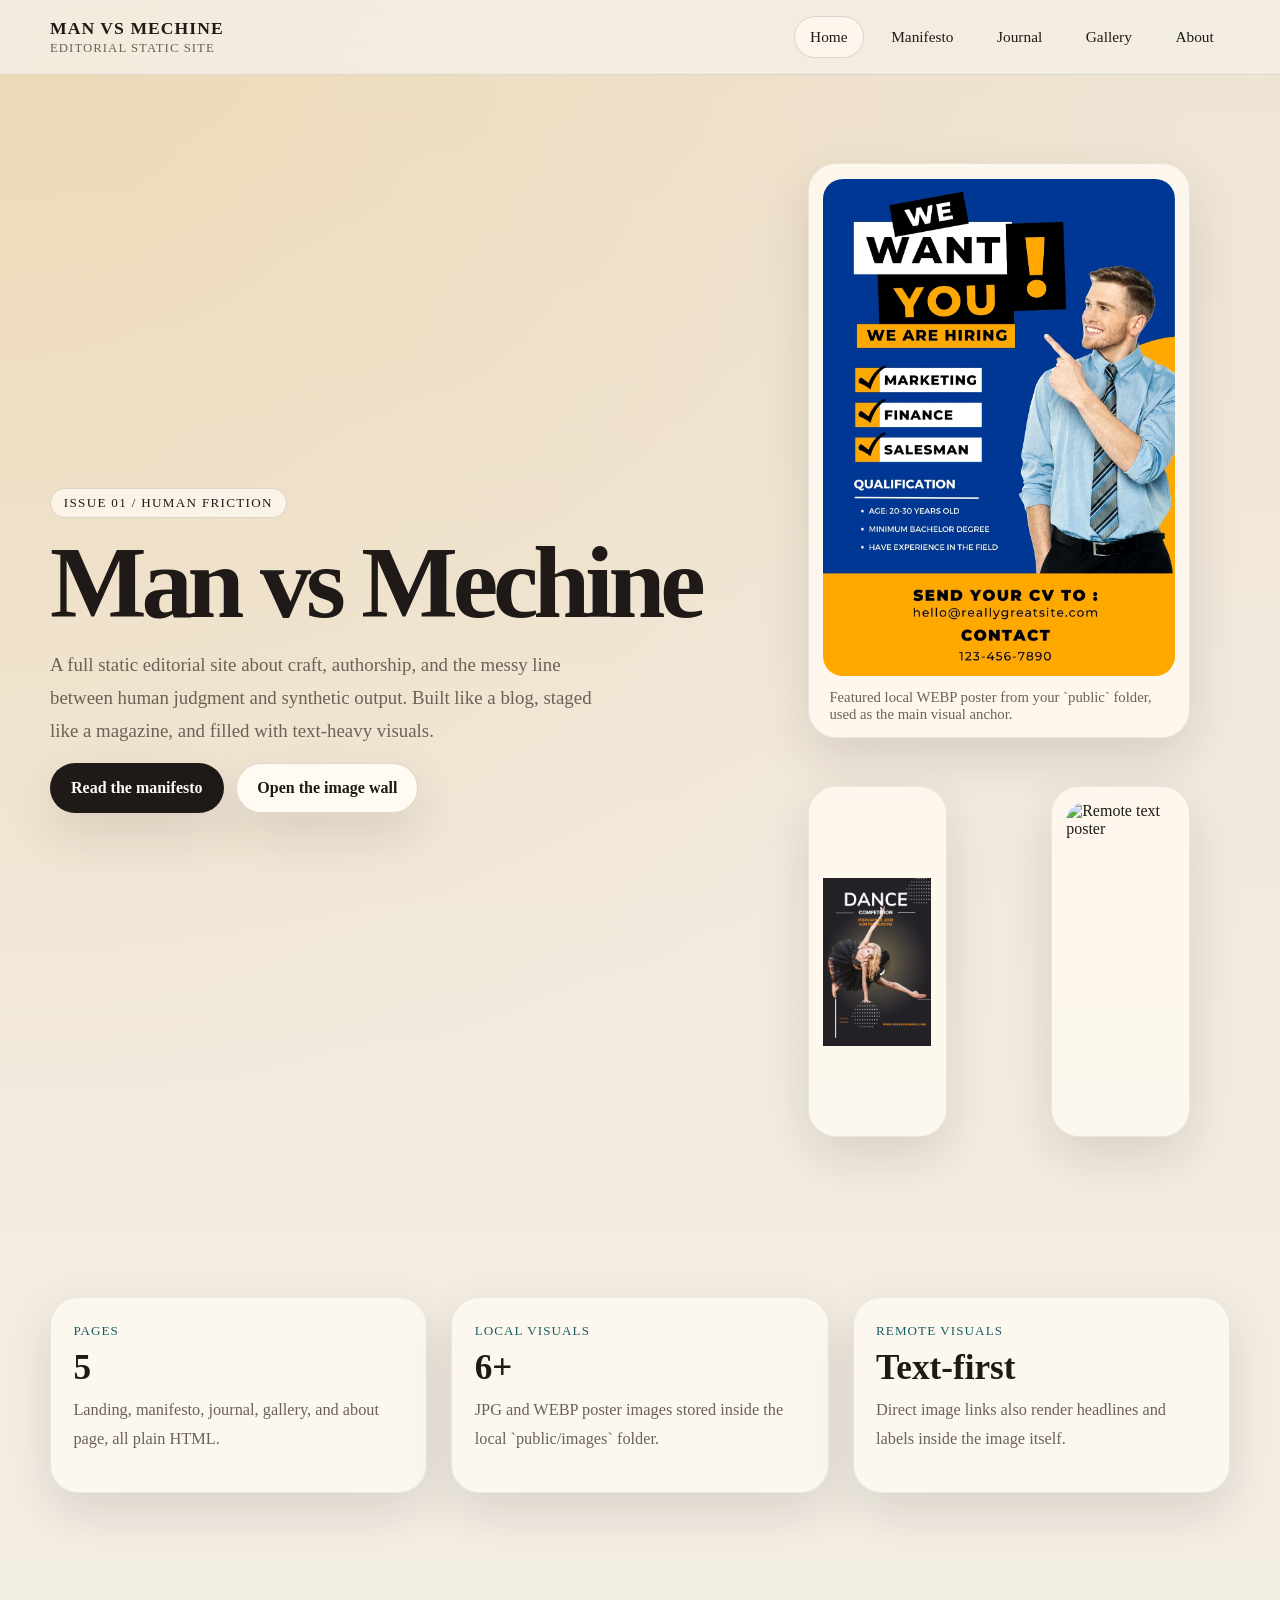
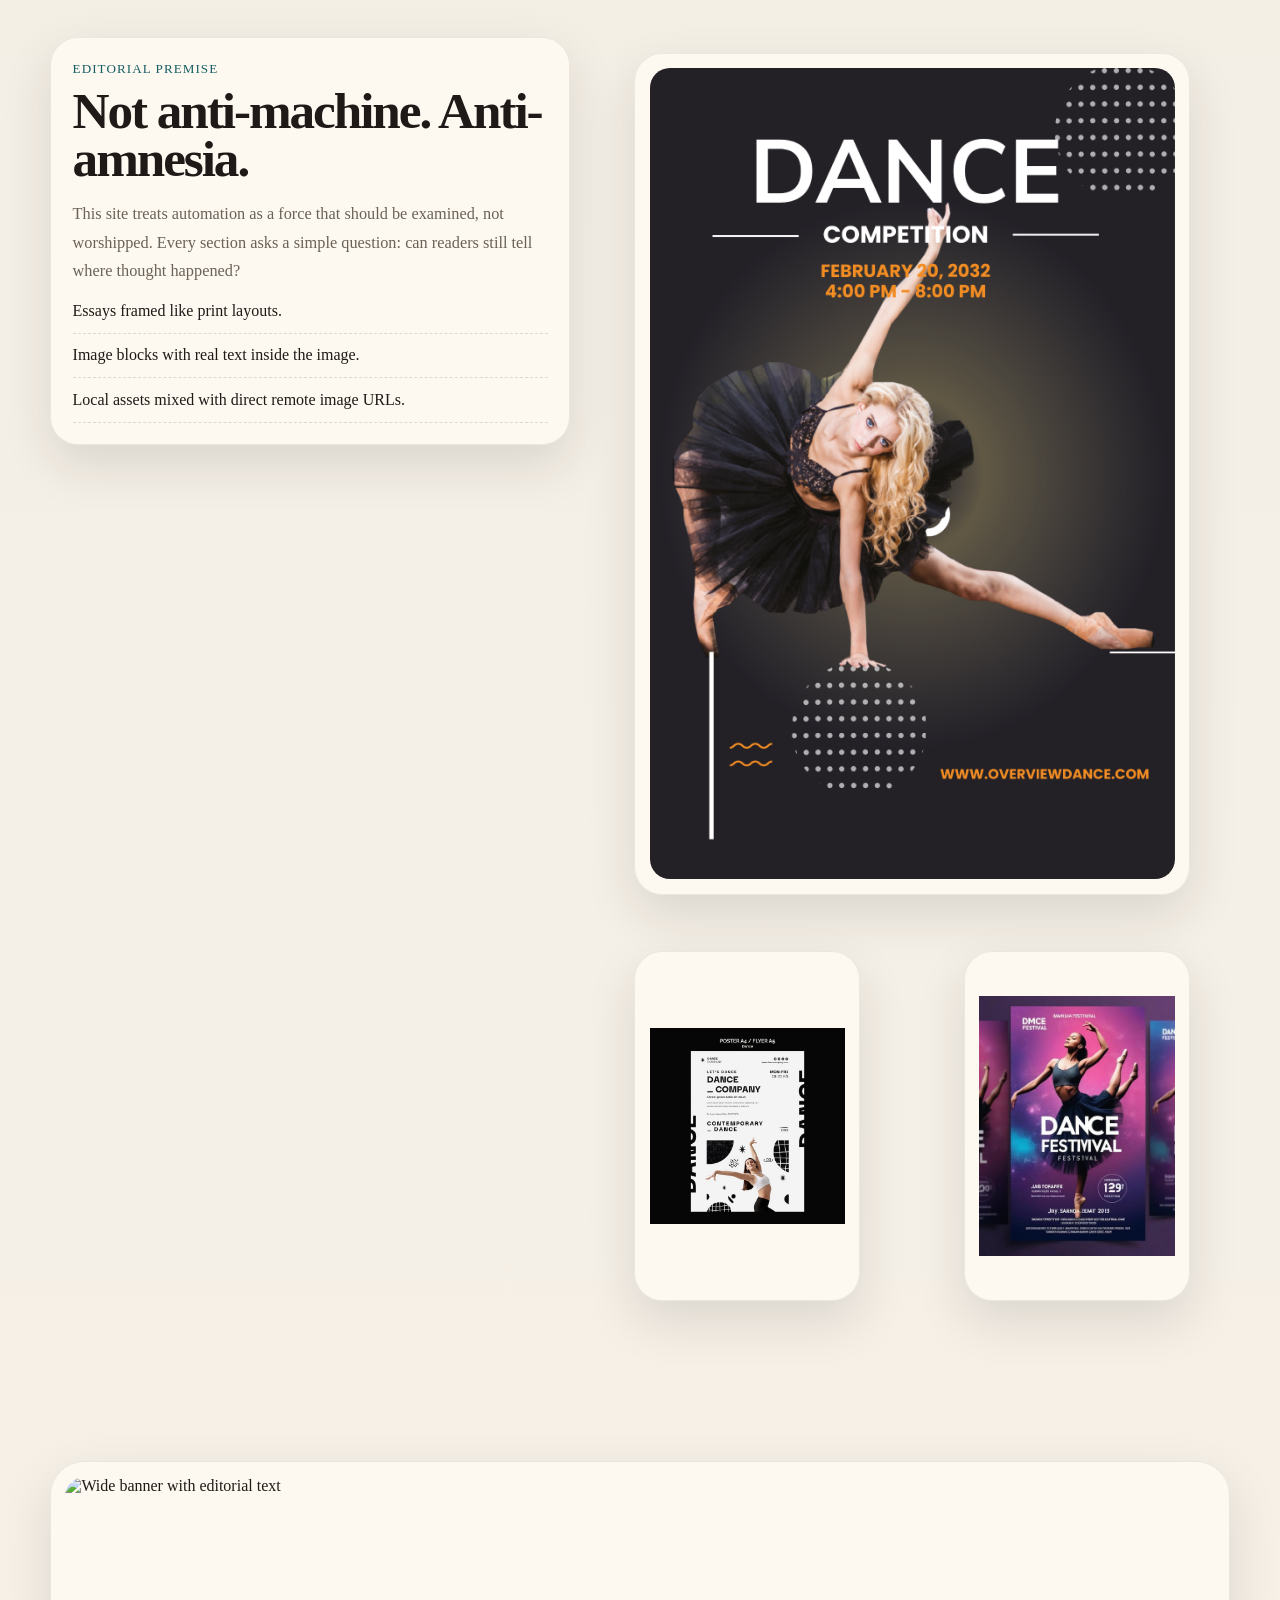
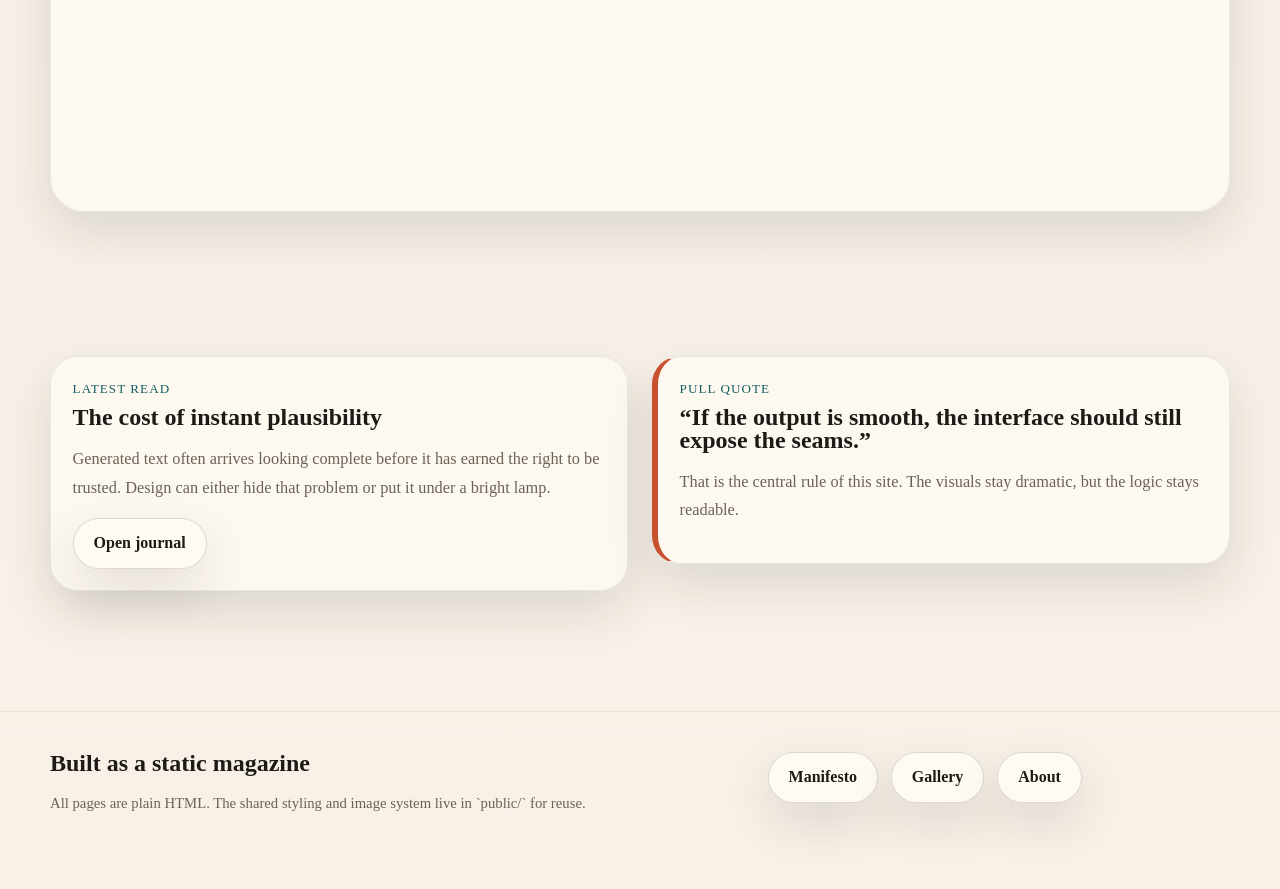
==== index.html @ eaaafec9 "test" ====
<!DOCTYPE html>
<html lang="en">
<head>
  <meta charset="UTF-8" />
  <meta name="viewport" content="width=device-width, initial-scale=1.0" />
  <title>Man vs Mechine</title>
  <meta name="description" content="A multi-page editorial website about the tension between human craft and machine speed." />
  <link rel="stylesheet" href="public/styles.css" />
</head>
<body>
  <div class="site-shell">
    <header class="site-header">
      <div class="nav-wrap">
        <a class="brand" href="index.html">
          <strong>Man vs Mechine</strong>
          <span>Editorial static site</span>
        </a>
        <nav class="nav-links">
          <a data-nav href="index.html">Home</a>
          <a data-nav href="manifesto.html">Manifesto</a>
          <a data-nav href="journal.html">Journal</a>
          <a data-nav href="gallery.html">Gallery</a>
          <a data-nav href="about.html">About</a>
        </nav>
      </div>
    </header>

    <main>
      <section class="hero">
        <div class="container hero-grid">
          <div>
            <span class="eyebrow">Issue 01 / Human Friction</span>
            <h1>Man vs Mechine</h1>
            <p class="lead">A full static editorial site about craft, authorship, and the messy line between human judgment and synthetic output. Built like a blog, staged like a magazine, and filled with text-heavy visuals.</p>
            <div class="cta-row">
              <a class="button primary" href="manifesto.html">Read the manifesto</a>
              <a class="button" href="gallery.html">Open the image wall</a>
            </div>
          </div>
          <div class="hero-stack">
            <figure class="image-frame">
              <img src="public/images/1131w-r-gWZi50xNk.webp" alt="Featured human versus machine poster" />
              <figcaption>Featured local WEBP poster from your `public` folder, used as the main visual anchor.</figcaption>
            </figure>
            <div class="split-grid">
              <figure class="image-frame">
                <img src="public/images/dance-contest-poster-template-edit-online.jpg" alt="Local poster image with large typography" />
              </figure>
              <figure class="image-frame">
                <img class="remote-image" src="https://dummyimage.com/720x540/111827/f8f2e9.png&text=REMOTE+HEADER%0AEditorial+Poster%0AHuman+Judgment+Still+Matters" alt="Remote text poster" />
              </figure>
            </div>
          </div>
        </div>
      </section>

      <section class="section">
        <div class="container stats-grid">
          <div class="metric">
            <span>Pages</span>
            <strong>5</strong>
            <p>Landing, manifesto, journal, gallery, and about page, all plain HTML.</p>
          </div>
          <div class="metric">
            <span>Local visuals</span>
            <strong>6+</strong>
            <p>JPG and WEBP poster images stored inside the local `public/images` folder.</p>
          </div>
          <div class="metric">
            <span>Remote visuals</span>
            <strong>Text-first</strong>
            <p>Direct image links also render headlines and labels inside the image itself.</p>
          </div>
        </div>
      </section>

      <section class="section">
        <div class="container story-grid">
          <div class="card">
            <span>Editorial premise</span>
            <h2>Not anti-machine. Anti-amnesia.</h2>
            <p>This site treats automation as a force that should be examined, not worshipped. Every section asks a simple question: can readers still tell where thought happened?</p>
            <ul class="list-clean">
              <li>Essays framed like print layouts.</li>
              <li>Image blocks with real text inside the image.</li>
              <li>Local assets mixed with direct remote image URLs.</li>
            </ul>
          </div>
          <div class="poster-wall">
            <figure class="image-frame">
              <img src="public/images/dance-contest-poster-template-edit-online.jpg" alt="Poster image with bold text" />
            </figure>
            <figure class="image-frame">
              <img src="public/images/poster.jpg" alt="Local square poster image" />
            </figure>
            <figure class="image-frame">
              <img src="public/images/image.jpg" alt="Local editorial poster image" />
            </figure>
          </div>
        </div>
      </section>

      <section class="section">
        <div class="container">
          <div class="banner image-frame">
            <img class="remote-image" src="https://dummyimage.com/1400x760/efe4d4/1f1a17.png&text=SIGNAL+%2F+NOISE%0ARead+slower.+Question+the+voice." alt="Wide banner with editorial text" />
          </div>
        </div>
      </section>

      <section class="section">
        <div class="container">
          <div class="split-grid">
            <article class="card">
              <span>Latest read</span>
              <h3>The cost of instant plausibility</h3>
              <p>Generated text often arrives looking complete before it has earned the right to be trusted. Design can either hide that problem or put it under a bright lamp.</p>
              <a class="button" href="journal.html">Open journal</a>
            </article>
            <article class="quote-box">
              <span class="mini-label">Pull quote</span>
              <h3>“If the output is smooth, the interface should still expose the seams.”</h3>
              <p>That is the central rule of this site. The visuals stay dramatic, but the logic stays readable.</p>
            </article>
          </div>
        </div>
      </section>
    </main>

    <footer class="footer">
      <div class="container footer-grid">
        <div>
          <h3>Built as a static magazine</h3>
          <p class="footer-note">All pages are plain HTML. The shared styling and image system live in `public/` for reuse.</p>
        </div>
        <div class="chip-row">
          <a class="button" href="manifesto.html">Manifesto</a>
          <a class="button" href="gallery.html">Gallery</a>
          <a class="button" href="about.html">About</a>
        </div>
      </div>
    </footer>
  </div>
  <script src="public/site.js"></script>
</body>
</html>
---- public/styles.css ----
:root {
  --bg: #f4efe6;
  --paper: #fffaf2;
  --ink: #1f1a17;
  --muted: #6b6257;
  --line: #d8cbb9;
  --accent: #c7512f;
  --accent-2: #155e63;
  --accent-3: #e0a229;
  --shadow: 0 20px 50px rgba(31, 26, 23, 0.12);
  --max: 1180px;
}

* {
  box-sizing: border-box;
}

html {
  scroll-behavior: smooth;
}

body {
  margin: 0;
  font-family: Georgia, "Times New Roman", serif;
  color: var(--ink);
  background:
    radial-gradient(circle at top left, rgba(224, 162, 41, 0.18), transparent 28%),
    linear-gradient(180deg, #efe4d4 0%, var(--bg) 42%, #f7f1e8 100%);
}

img {
  display: block;
  width: 100%;
  max-width: 100%;
  border-radius: 20px;
}

a {
  color: inherit;
  text-decoration: none;
}

.site-shell {
  min-height: 100vh;
}

.site-header {
  position: sticky;
  top: 0;
  z-index: 30;
  backdrop-filter: blur(16px);
  background: rgba(244, 239, 230, 0.82);
  border-bottom: 1px solid rgba(31, 26, 23, 0.1);
}

.nav-wrap,
.container {
  width: min(calc(100% - 2rem), var(--max));
  margin: 0 auto;
}

.nav-wrap {
  display: flex;
  align-items: center;
  justify-content: space-between;
  gap: 1.5rem;
  padding: 1rem 0;
}

.brand {
  display: grid;
  gap: 0.15rem;
}

.brand strong {
  font-size: 1.1rem;
  letter-spacing: 0.06em;
  text-transform: uppercase;
}

.brand span {
  font-size: 0.8rem;
  color: var(--muted);
  letter-spacing: 0.08em;
  text-transform: uppercase;
}

.nav-links {
  display: flex;
  flex-wrap: wrap;
  gap: 0.7rem;
}

.nav-links a {
  padding: 0.7rem 0.95rem;
  border: 1px solid transparent;
  border-radius: 999px;
  transition: 0.2s ease;
  font-size: 0.96rem;
}

.nav-links a:hover,
.nav-links a.active {
  border-color: rgba(31, 26, 23, 0.15);
  background: rgba(255, 250, 242, 0.7);
}

.hero,
.section {
  padding: 4.5rem 0;
}

.hero-grid,
.split-grid,
.story-grid,
.gallery-grid,
.blog-grid,
.stats-grid,
.poster-wall,
.footer-grid {
  display: grid;
  gap: 1.5rem;
}

.hero-grid {
  grid-template-columns: 1.2fr 0.8fr;
  align-items: center;
}

.eyebrow {
  display: inline-block;
  margin-bottom: 1rem;
  padding: 0.4rem 0.8rem;
  border: 1px solid rgba(31, 26, 23, 0.14);
  border-radius: 999px;
  font-size: 0.82rem;
  letter-spacing: 0.1em;
  text-transform: uppercase;
  background: rgba(255, 250, 242, 0.75);
}

h1,
h2,
h3 {
  margin: 0 0 1rem;
  line-height: 0.95;
  font-weight: 600;
}

h1 {
  font-size: clamp(3.4rem, 8vw, 6.6rem);
  letter-spacing: -0.05em;
}

h2 {
  font-size: clamp(2rem, 4vw, 3.4rem);
  letter-spacing: -0.04em;
}

h3 {
  font-size: 1.5rem;
}

p {
  margin: 0 0 1rem;
  color: var(--muted);
  line-height: 1.75;
  font-size: 1.02rem;
}

.lead {
  font-size: 1.18rem;
  max-width: 60ch;
}

.cta-row,
.chip-row {
  display: flex;
  flex-wrap: wrap;
  gap: 0.8rem;
}

.button {
  display: inline-flex;
  align-items: center;
  justify-content: center;
  padding: 0.95rem 1.25rem;
  border-radius: 999px;
  border: 1px solid rgba(31, 26, 23, 0.15);
  background: var(--paper);
  box-shadow: var(--shadow);
  font-weight: 600;
}

.button.primary {
  background: var(--ink);
  color: var(--paper);
}

.hero-card,
.card,
.quote-box,
.metric,
.note,
.image-frame {
  background: rgba(255, 250, 242, 0.82);
  border: 1px solid rgba(31, 26, 23, 0.08);
  border-radius: 28px;
  box-shadow: var(--shadow);
}

.hero-card,
.card,
.quote-box,
.note {
  padding: 1.35rem;
}

.hero-stack {
  display: grid;
  gap: 1rem;
}

.image-frame {
  padding: 0.9rem;
  height: fit-content;
  align-self: start;
}

.image-frame:not(.banner) img {
  min-height: 320px;
  object-fit: contain;
}

.image-frame figcaption {
  padding: 0.8rem 0.4rem 0;
  color: var(--muted);
  font-size: 0.92rem;
}

.split-grid {
  grid-template-columns: repeat(2, minmax(0, 1fr));
  align-items: start;
}

.story-grid {
  grid-template-columns: 0.9fr 1.1fr;
  align-items: start;
}

.blog-grid,
.stats-grid {
  grid-template-columns: repeat(3, minmax(0, 1fr));
}

.gallery-grid,
.poster-wall {
  grid-template-columns: repeat(2, minmax(0, 1fr));
}

.poster-wall .image-frame:first-child {
  grid-column: 1 / -1;
}

.poster-wall .image-frame:first-child img {
  min-height: 480px;
}

.card span,
.metric span,
.mini-label {
  display: inline-block;
  margin-bottom: 0.6rem;
  color: var(--accent-2);
  font-size: 0.82rem;
  letter-spacing: 0.08em;
  text-transform: uppercase;
}

.metric {
  padding: 1.4rem;
}

.metric strong {
  display: block;
  font-size: 2.2rem;
  margin-bottom: 0.5rem;
}

.list-clean {
  padding: 0;
  margin: 1rem 0 0;
  list-style: none;
  display: grid;
  gap: 0.8rem;
}

.list-clean li {
  padding-bottom: 0.8rem;
  border-bottom: 1px dashed rgba(31, 26, 23, 0.14);
}

.quote-box {
  border-left: 6px solid var(--accent);
}

.banner {
  overflow: hidden;
  border-radius: 34px;
}

.banner img {
  width: 100%;
  min-height: 320px;
  object-fit: contain;
}

.page-intro {
  padding: 3.5rem 0 1rem;
}

.timeline {
  position: relative;
  padding-left: 1.3rem;
}

.timeline::before {
  content: "";
  position: absolute;
  left: 0.35rem;
  top: 0.25rem;
  bottom: 0.25rem;
  width: 2px;
  background: rgba(31, 26, 23, 0.18);
}

.timeline article {
  position: relative;
  padding: 0 0 1.4rem 1.5rem;
}

.timeline article::before {
  content: "";
  position: absolute;
  left: -0.08rem;
  top: 0.35rem;
  width: 0.8rem;
  height: 0.8rem;
  border-radius: 999px;
  background: var(--accent);
}

.footer {
  margin-top: 3rem;
  padding: 2.5rem 0 3.5rem;
  border-top: 1px solid rgba(31, 26, 23, 0.08);
}

.footer-grid {
  grid-template-columns: 1.2fr 0.8fr;
  align-items: start;
}

.footer-note {
  color: var(--muted);
  font-size: 0.92rem;
}

.remote-image {
  width: 100%;
  min-height: 220px;
  object-fit: contain;
}

.center {
  text-align: center;
}

@media (max-width: 980px) {
  .hero-grid,
  .split-grid,
  .story-grid,
  .blog-grid,
  .gallery-grid,
  .stats-grid,
  .poster-wall,
  .footer-grid {
    grid-template-columns: 1fr;
  }

  .nav-wrap {
    align-items: start;
    flex-direction: column;
  }

  h1 {
    font-size: clamp(2.8rem, 12vw, 4.6rem);
  }
}
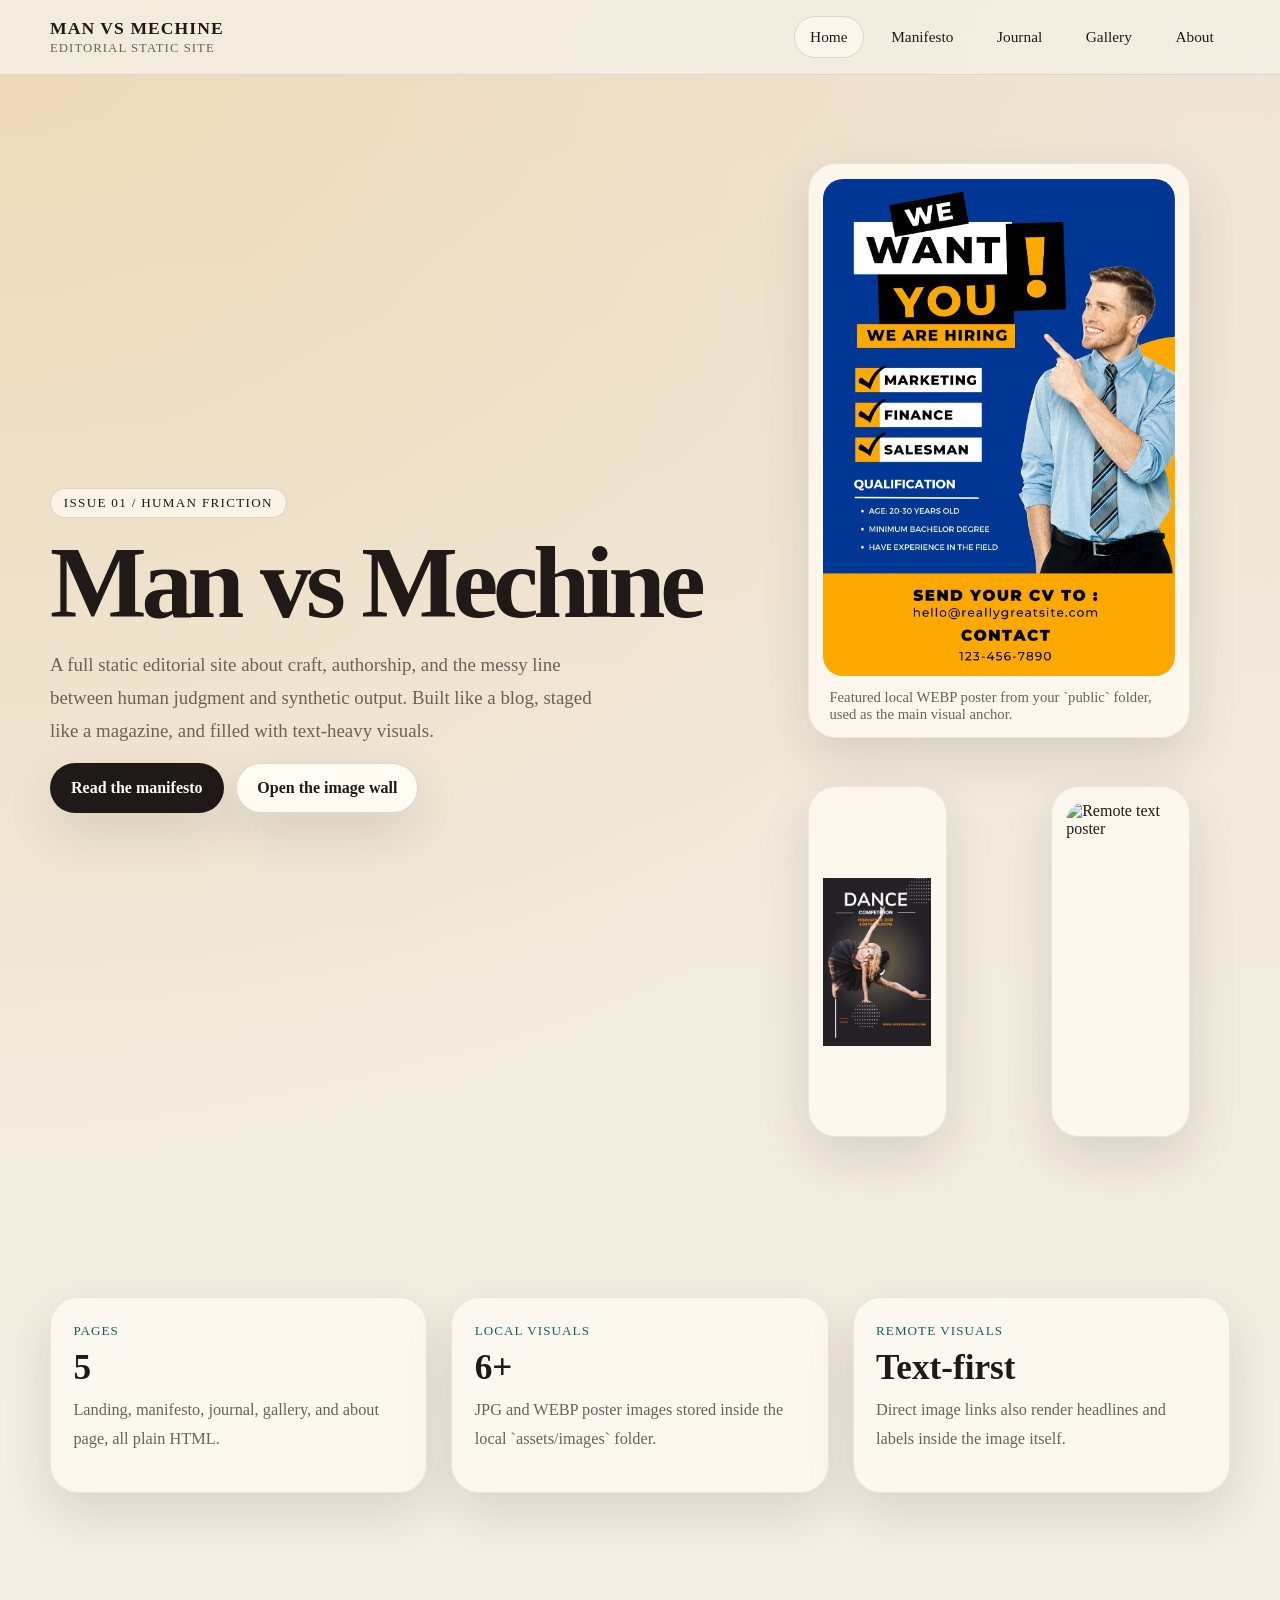
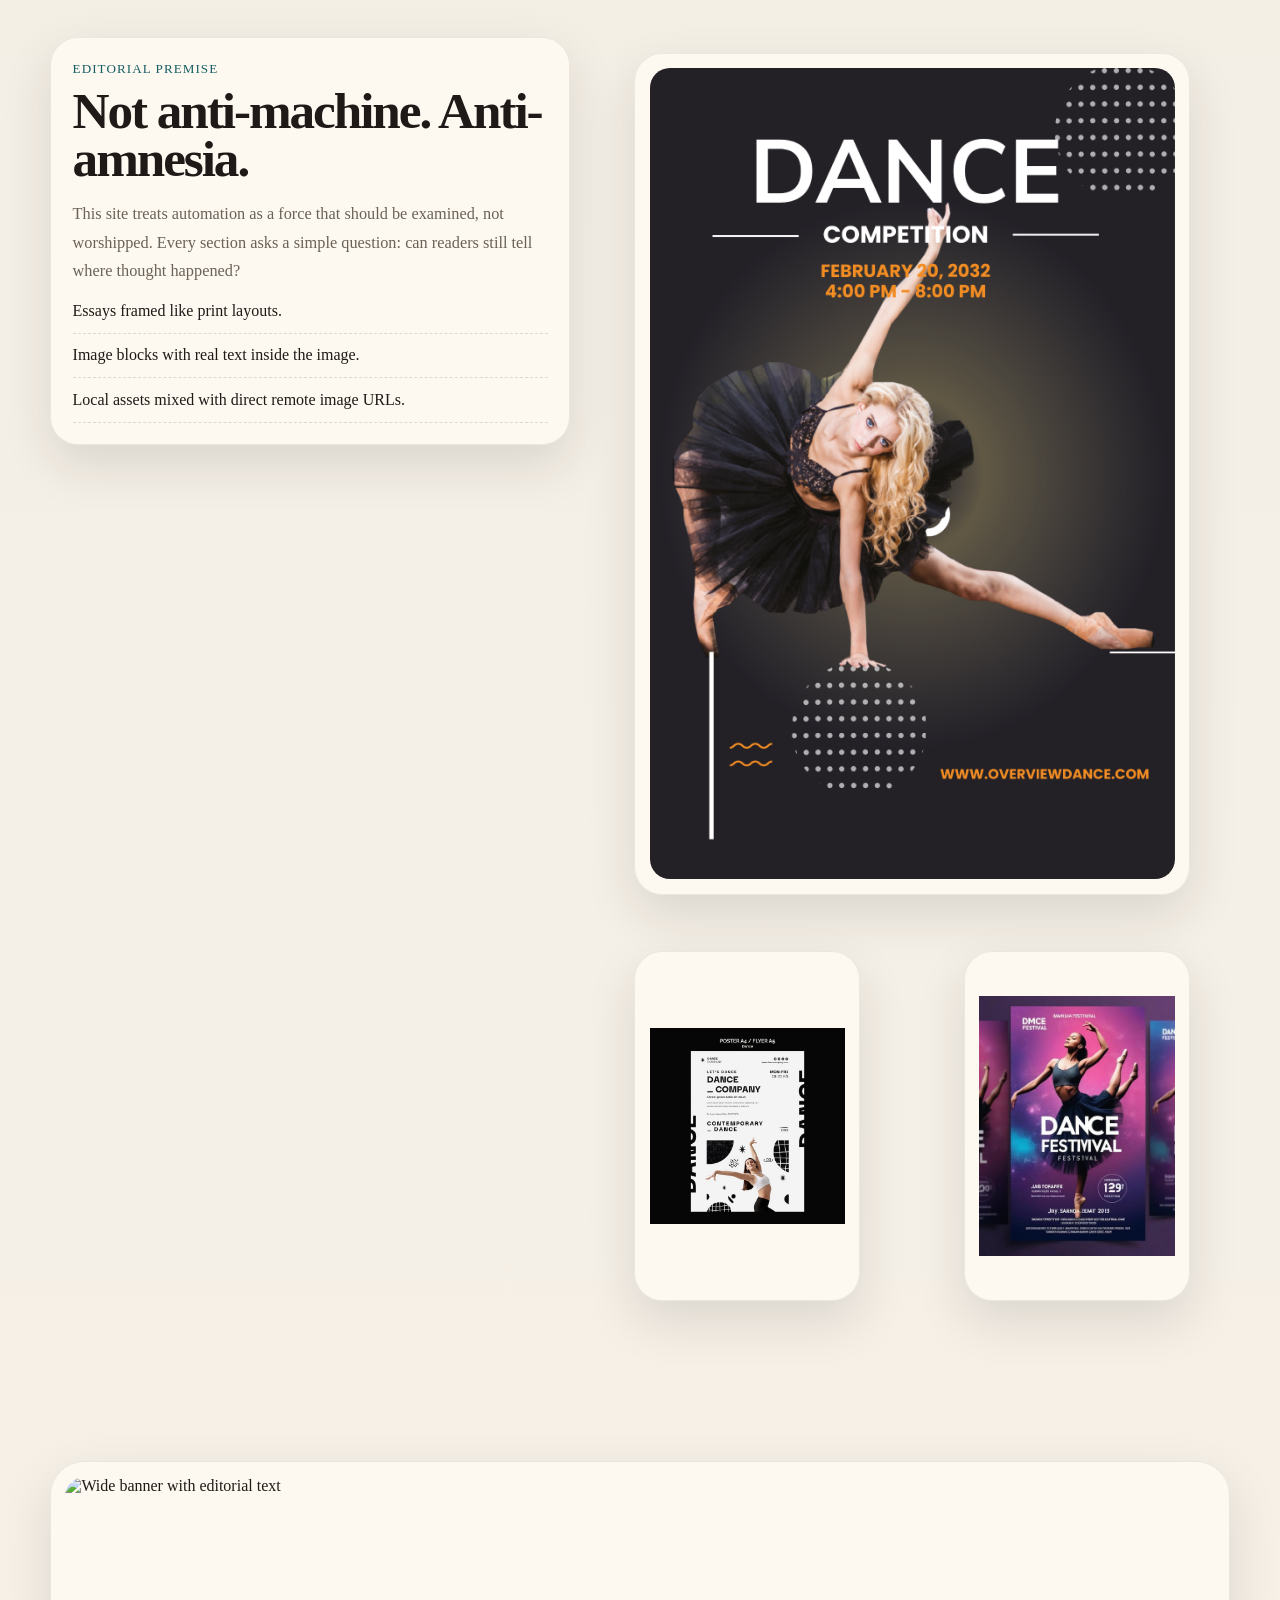
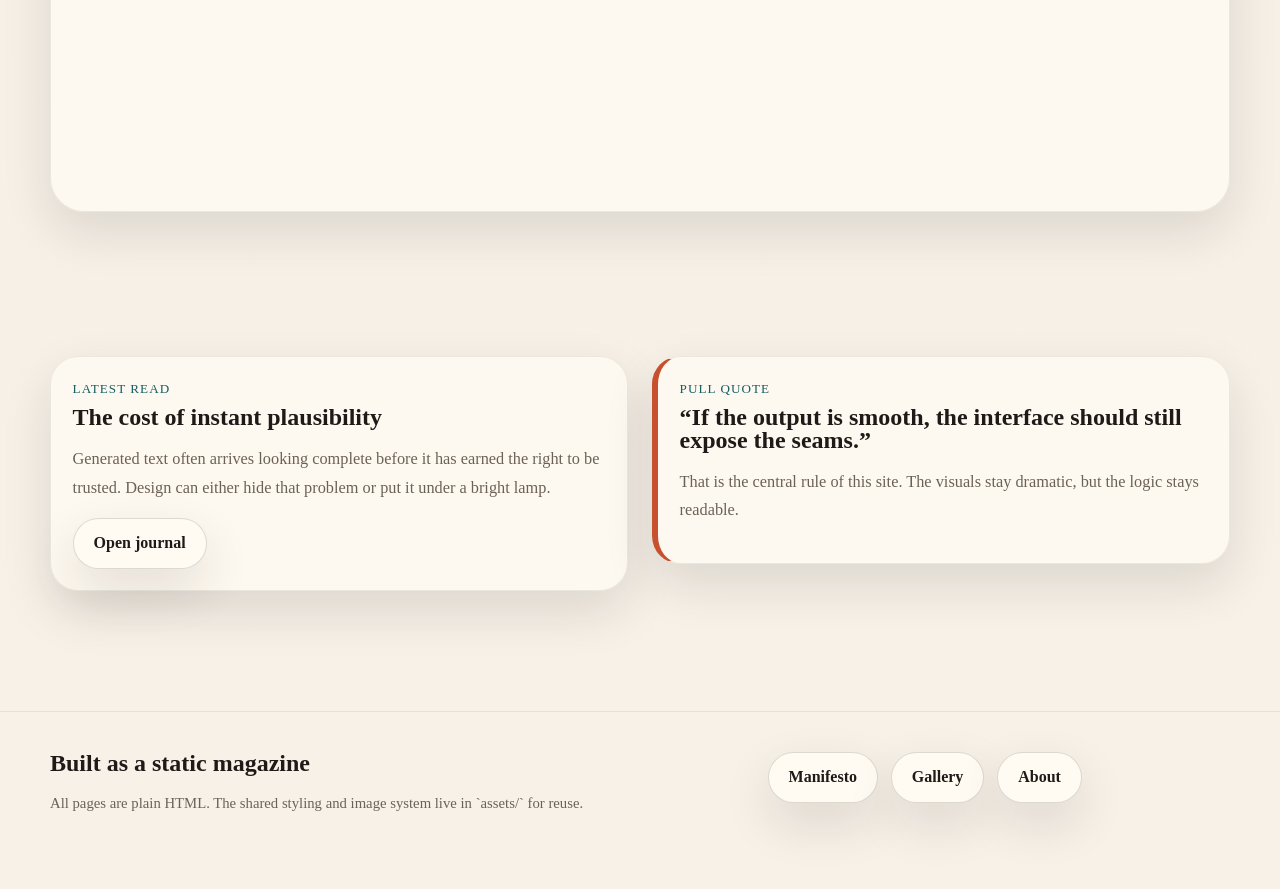
==== commit 8dfea87e: "Update asset paths and add new images for website styling and functionality" ====
--- a/index.html
+++ b/index.html
@@ -5,7 +5,7 @@
   <meta name="viewport" content="width=device-width, initial-scale=1.0" />
   <title>Man vs Mechine</title>
   <meta name="description" content="A multi-page editorial website about the tension between human craft and machine speed." />
-  <link rel="stylesheet" href="public/styles.css" />
+  <link rel="stylesheet" href="assets/styles.css" />
 </head>
 <body>
   <div class="site-shell">
@@ -39,12 +39,12 @@
           </div>
           <div class="hero-stack">
             <figure class="image-frame">
-              <img src="public/images/1131w-r-gWZi50xNk.webp" alt="Featured human versus machine poster" />
+              <img src="assets/images/1131w-r-gWZi50xNk.webp" alt="Featured human versus machine poster" />
               <figcaption>Featured local WEBP poster from your `public` folder, used as the main visual anchor.</figcaption>
             </figure>
             <div class="split-grid">
               <figure class="image-frame">
-                <img src="public/images/dance-contest-poster-template-edit-online.jpg" alt="Local poster image with large typography" />
+                <img src="assets/images/dance-contest-poster-template-edit-online.jpg" alt="Local poster image with large typography" />
               </figure>
               <figure class="image-frame">
                 <img class="remote-image" src="https://dummyimage.com/720x540/111827/f8f2e9.png&text=REMOTE+HEADER%0AEditorial+Poster%0AHuman+Judgment+Still+Matters" alt="Remote text poster" />
@@ -64,7 +64,7 @@
           <div class="metric">
             <span>Local visuals</span>
             <strong>6+</strong>
-            <p>JPG and WEBP poster images stored inside the local `public/images` folder.</p>
+            <p>JPG and WEBP poster images stored inside the local `assets/images` folder.</p>
           </div>
           <div class="metric">
             <span>Remote visuals</span>
@@ -88,13 +88,13 @@
           </div>
           <div class="poster-wall">
             <figure class="image-frame">
-              <img src="public/images/dance-contest-poster-template-edit-online.jpg" alt="Poster image with bold text" />
+              <img src="assets/images/dance-contest-poster-template-edit-online.jpg" alt="Poster image with bold text" />
             </figure>
             <figure class="image-frame">
-              <img src="public/images/poster.jpg" alt="Local square poster image" />
+              <img src="assets/images/poster.jpg" alt="Local square poster image" />
             </figure>
             <figure class="image-frame">
-              <img src="public/images/image.jpg" alt="Local editorial poster image" />
+              <img src="assets/images/image.jpg" alt="Local editorial poster image" />
             </figure>
           </div>
         </div>
@@ -131,7 +131,7 @@
       <div class="container footer-grid">
         <div>
           <h3>Built as a static magazine</h3>
-          <p class="footer-note">All pages are plain HTML. The shared styling and image system live in `public/` for reuse.</p>
+          <p class="footer-note">All pages are plain HTML. The shared styling and image system live in `assets/` for reuse.</p>
         </div>
         <div class="chip-row">
           <a class="button" href="manifesto.html">Manifesto</a>
@@ -141,6 +141,6 @@
       </div>
     </footer>
   </div>
-  <script src="public/site.js"></script>
+  <script src="assets/site.js"></script>
 </body>
 </html>
--- a/assets/styles.css
+++ b/assets/styles.css
@@ -0,0 +1,399 @@
+:root {
+  --bg: #f4efe6;
+  --paper: #fffaf2;
+  --ink: #1f1a17;
+  --muted: #6b6257;
+  --line: #d8cbb9;
+  --accent: #c7512f;
+  --accent-2: #155e63;
+  --accent-3: #e0a229;
+  --shadow: 0 20px 50px rgba(31, 26, 23, 0.12);
+  --max: 1180px;
+}
+
+* {
+  box-sizing: border-box;
+}
+
+html {
+  scroll-behavior: smooth;
+}
+
+body {
+  margin: 0;
+  font-family: Georgia, "Times New Roman", serif;
+  color: var(--ink);
+  background:
+    radial-gradient(circle at top left, rgba(224, 162, 41, 0.18), transparent 28%),
+    linear-gradient(180deg, #efe4d4 0%, var(--bg) 42%, #f7f1e8 100%);
+}
+
+img {
+  display: block;
+  width: 100%;
+  max-width: 100%;
+  border-radius: 20px;
+}
+
+a {
+  color: inherit;
+  text-decoration: none;
+}
+
+.site-shell {
+  min-height: 100vh;
+}
+
+.site-header {
+  position: sticky;
+  top: 0;
+  z-index: 30;
+  backdrop-filter: blur(16px);
+  background: rgba(244, 239, 230, 0.82);
+  border-bottom: 1px solid rgba(31, 26, 23, 0.1);
+}
+
+.nav-wrap,
+.container {
+  width: min(calc(100% - 2rem), var(--max));
+  margin: 0 auto;
+}
+
+.nav-wrap {
+  display: flex;
+  align-items: center;
+  justify-content: space-between;
+  gap: 1.5rem;
+  padding: 1rem 0;
+}
+
+.brand {
+  display: grid;
+  gap: 0.15rem;
+}
+
+.brand strong {
+  font-size: 1.1rem;
+  letter-spacing: 0.06em;
+  text-transform: uppercase;
+}
+
+.brand span {
+  font-size: 0.8rem;
+  color: var(--muted);
+  letter-spacing: 0.08em;
+  text-transform: uppercase;
+}
+
+.nav-links {
+  display: flex;
+  flex-wrap: wrap;
+  gap: 0.7rem;
+}
+
+.nav-links a {
+  padding: 0.7rem 0.95rem;
+  border: 1px solid transparent;
+  border-radius: 999px;
+  transition: 0.2s ease;
+  font-size: 0.96rem;
+}
+
+.nav-links a:hover,
+.nav-links a.active {
+  border-color: rgba(31, 26, 23, 0.15);
+  background: rgba(255, 250, 242, 0.7);
+}
+
+.hero,
+.section {
+  padding: 4.5rem 0;
+}
+
+.hero-grid,
+.split-grid,
+.story-grid,
+.gallery-grid,
+.blog-grid,
+.stats-grid,
+.poster-wall,
+.footer-grid {
+  display: grid;
+  gap: 1.5rem;
+}
+
+.hero-grid {
+  grid-template-columns: 1.2fr 0.8fr;
+  align-items: center;
+}
+
+.eyebrow {
+  display: inline-block;
+  margin-bottom: 1rem;
+  padding: 0.4rem 0.8rem;
+  border: 1px solid rgba(31, 26, 23, 0.14);
+  border-radius: 999px;
+  font-size: 0.82rem;
+  letter-spacing: 0.1em;
+  text-transform: uppercase;
+  background: rgba(255, 250, 242, 0.75);
+}
+
+h1,
+h2,
+h3 {
+  margin: 0 0 1rem;
+  line-height: 0.95;
+  font-weight: 600;
+}
+
+h1 {
+  font-size: clamp(3.4rem, 8vw, 6.6rem);
+  letter-spacing: -0.05em;
+}
+
+h2 {
+  font-size: clamp(2rem, 4vw, 3.4rem);
+  letter-spacing: -0.04em;
+}
+
+h3 {
+  font-size: 1.5rem;
+}
+
+p {
+  margin: 0 0 1rem;
+  color: var(--muted);
+  line-height: 1.75;
+  font-size: 1.02rem;
+}
+
+.lead {
+  font-size: 1.18rem;
+  max-width: 60ch;
+}
+
+.cta-row,
+.chip-row {
+  display: flex;
+  flex-wrap: wrap;
+  gap: 0.8rem;
+}
+
+.button {
+  display: inline-flex;
+  align-items: center;
+  justify-content: center;
+  padding: 0.95rem 1.25rem;
+  border-radius: 999px;
+  border: 1px solid rgba(31, 26, 23, 0.15);
+  background: var(--paper);
+  box-shadow: var(--shadow);
+  font-weight: 600;
+}
+
+.button.primary {
+  background: var(--ink);
+  color: var(--paper);
+}
+
+.hero-card,
+.card,
+.quote-box,
+.metric,
+.note,
+.image-frame {
+  background: rgba(255, 250, 242, 0.82);
+  border: 1px solid rgba(31, 26, 23, 0.08);
+  border-radius: 28px;
+  box-shadow: var(--shadow);
+}
+
+.hero-card,
+.card,
+.quote-box,
+.note {
+  padding: 1.35rem;
+}
+
+.hero-stack {
+  display: grid;
+  gap: 1rem;
+}
+
+.image-frame {
+  padding: 0.9rem;
+  height: fit-content;
+  align-self: start;
+}
+
+.image-frame:not(.banner) img {
+  min-height: 320px;
+  object-fit: contain;
+}
+
+.image-frame figcaption {
+  padding: 0.8rem 0.4rem 0;
+  color: var(--muted);
+  font-size: 0.92rem;
+}
+
+.split-grid {
+  grid-template-columns: repeat(2, minmax(0, 1fr));
+  align-items: start;
+}
+
+.story-grid {
+  grid-template-columns: 0.9fr 1.1fr;
+  align-items: start;
+}
+
+.blog-grid,
+.stats-grid {
+  grid-template-columns: repeat(3, minmax(0, 1fr));
+}
+
+.gallery-grid,
+.poster-wall {
+  grid-template-columns: repeat(2, minmax(0, 1fr));
+}
+
+.poster-wall .image-frame:first-child {
+  grid-column: 1 / -1;
+}
+
+.poster-wall .image-frame:first-child img {
+  min-height: 480px;
+}
+
+.card span,
+.metric span,
+.mini-label {
+  display: inline-block;
+  margin-bottom: 0.6rem;
+  color: var(--accent-2);
+  font-size: 0.82rem;
+  letter-spacing: 0.08em;
+  text-transform: uppercase;
+}
+
+.metric {
+  padding: 1.4rem;
+}
+
+.metric strong {
+  display: block;
+  font-size: 2.2rem;
+  margin-bottom: 0.5rem;
+}
+
+.list-clean {
+  padding: 0;
+  margin: 1rem 0 0;
+  list-style: none;
+  display: grid;
+  gap: 0.8rem;
+}
+
+.list-clean li {
+  padding-bottom: 0.8rem;
+  border-bottom: 1px dashed rgba(31, 26, 23, 0.14);
+}
+
+.quote-box {
+  border-left: 6px solid var(--accent);
+}
+
+.banner {
+  overflow: hidden;
+  border-radius: 34px;
+}
+
+.banner img {
+  width: 100%;
+  min-height: 320px;
+  object-fit: contain;
+}
+
+.page-intro {
+  padding: 3.5rem 0 1rem;
+}
+
+.timeline {
+  position: relative;
+  padding-left: 1.3rem;
+}
+
+.timeline::before {
+  content: "";
+  position: absolute;
+  left: 0.35rem;
+  top: 0.25rem;
+  bottom: 0.25rem;
+  width: 2px;
+  background: rgba(31, 26, 23, 0.18);
+}
+
+.timeline article {
+  position: relative;
+  padding: 0 0 1.4rem 1.5rem;
+}
+
+.timeline article::before {
+  content: "";
+  position: absolute;
+  left: -0.08rem;
+  top: 0.35rem;
+  width: 0.8rem;
+  height: 0.8rem;
+  border-radius: 999px;
+  background: var(--accent);
+}
+
+.footer {
+  margin-top: 3rem;
+  padding: 2.5rem 0 3.5rem;
+  border-top: 1px solid rgba(31, 26, 23, 0.08);
+}
+
+.footer-grid {
+  grid-template-columns: 1.2fr 0.8fr;
+  align-items: start;
+}
+
+.footer-note {
+  color: var(--muted);
+  font-size: 0.92rem;
+}
+
+.remote-image {
+  width: 100%;
+  min-height: 220px;
+  object-fit: contain;
+}
+
+.center {
+  text-align: center;
+}
+
+@media (max-width: 980px) {
+  .hero-grid,
+  .split-grid,
+  .story-grid,
+  .blog-grid,
+  .gallery-grid,
+  .stats-grid,
+  .poster-wall,
+  .footer-grid {
+    grid-template-columns: 1fr;
+  }
+
+  .nav-wrap {
+    align-items: start;
+    flex-direction: column;
+  }
+
+  h1 {
+    font-size: clamp(2.8rem, 12vw, 4.6rem);
+  }
+}
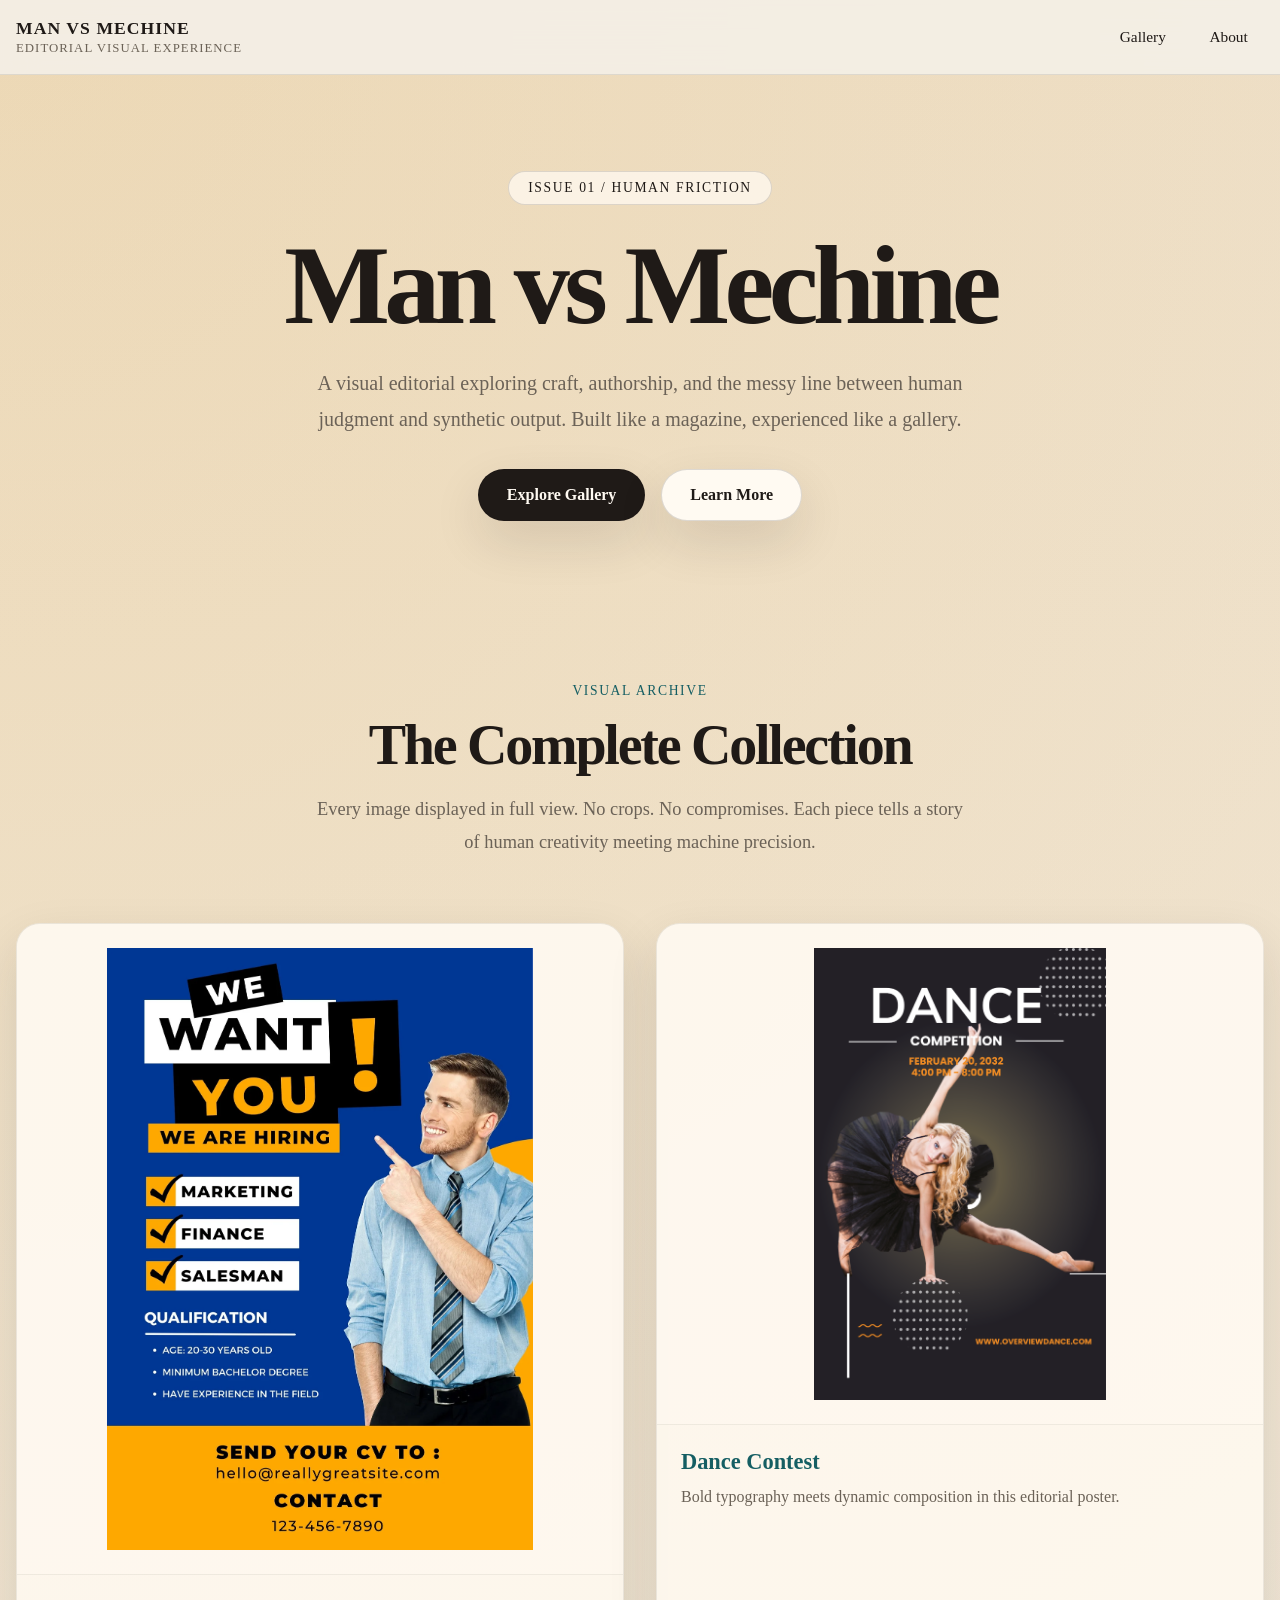
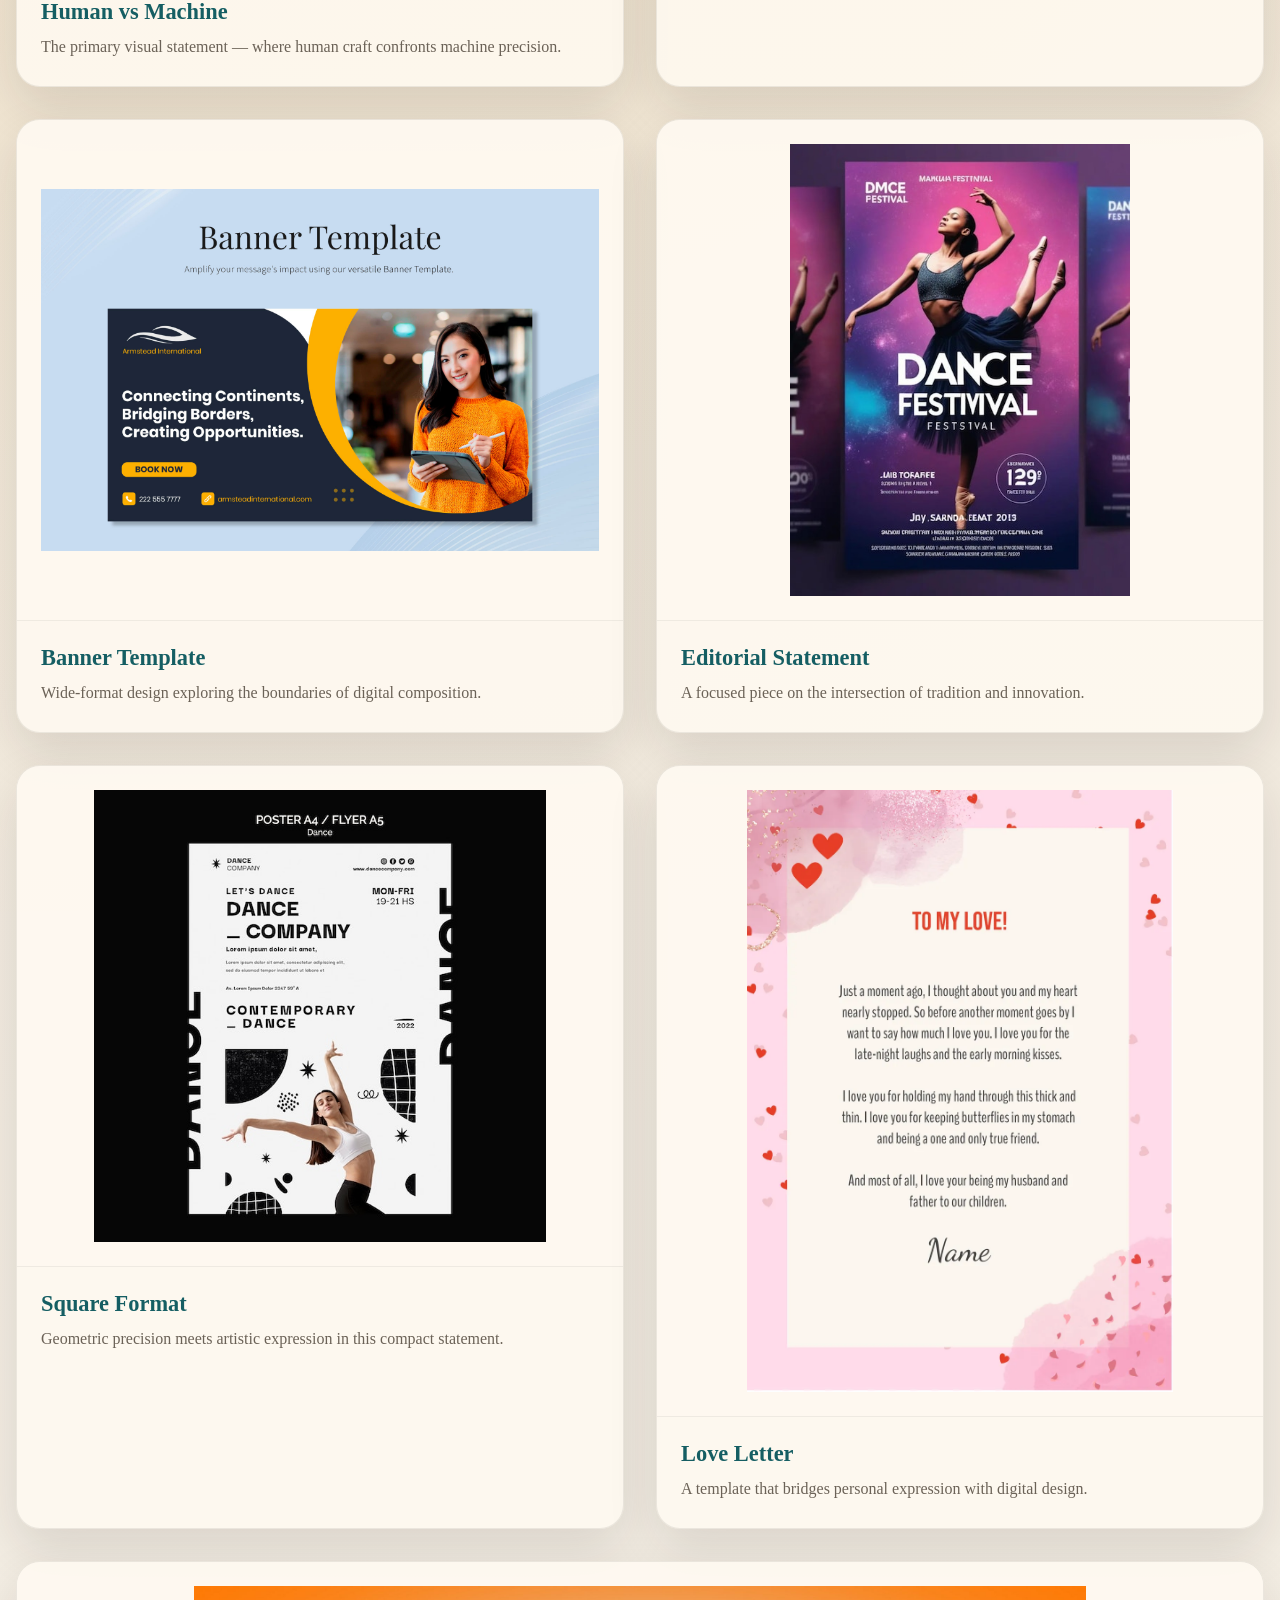
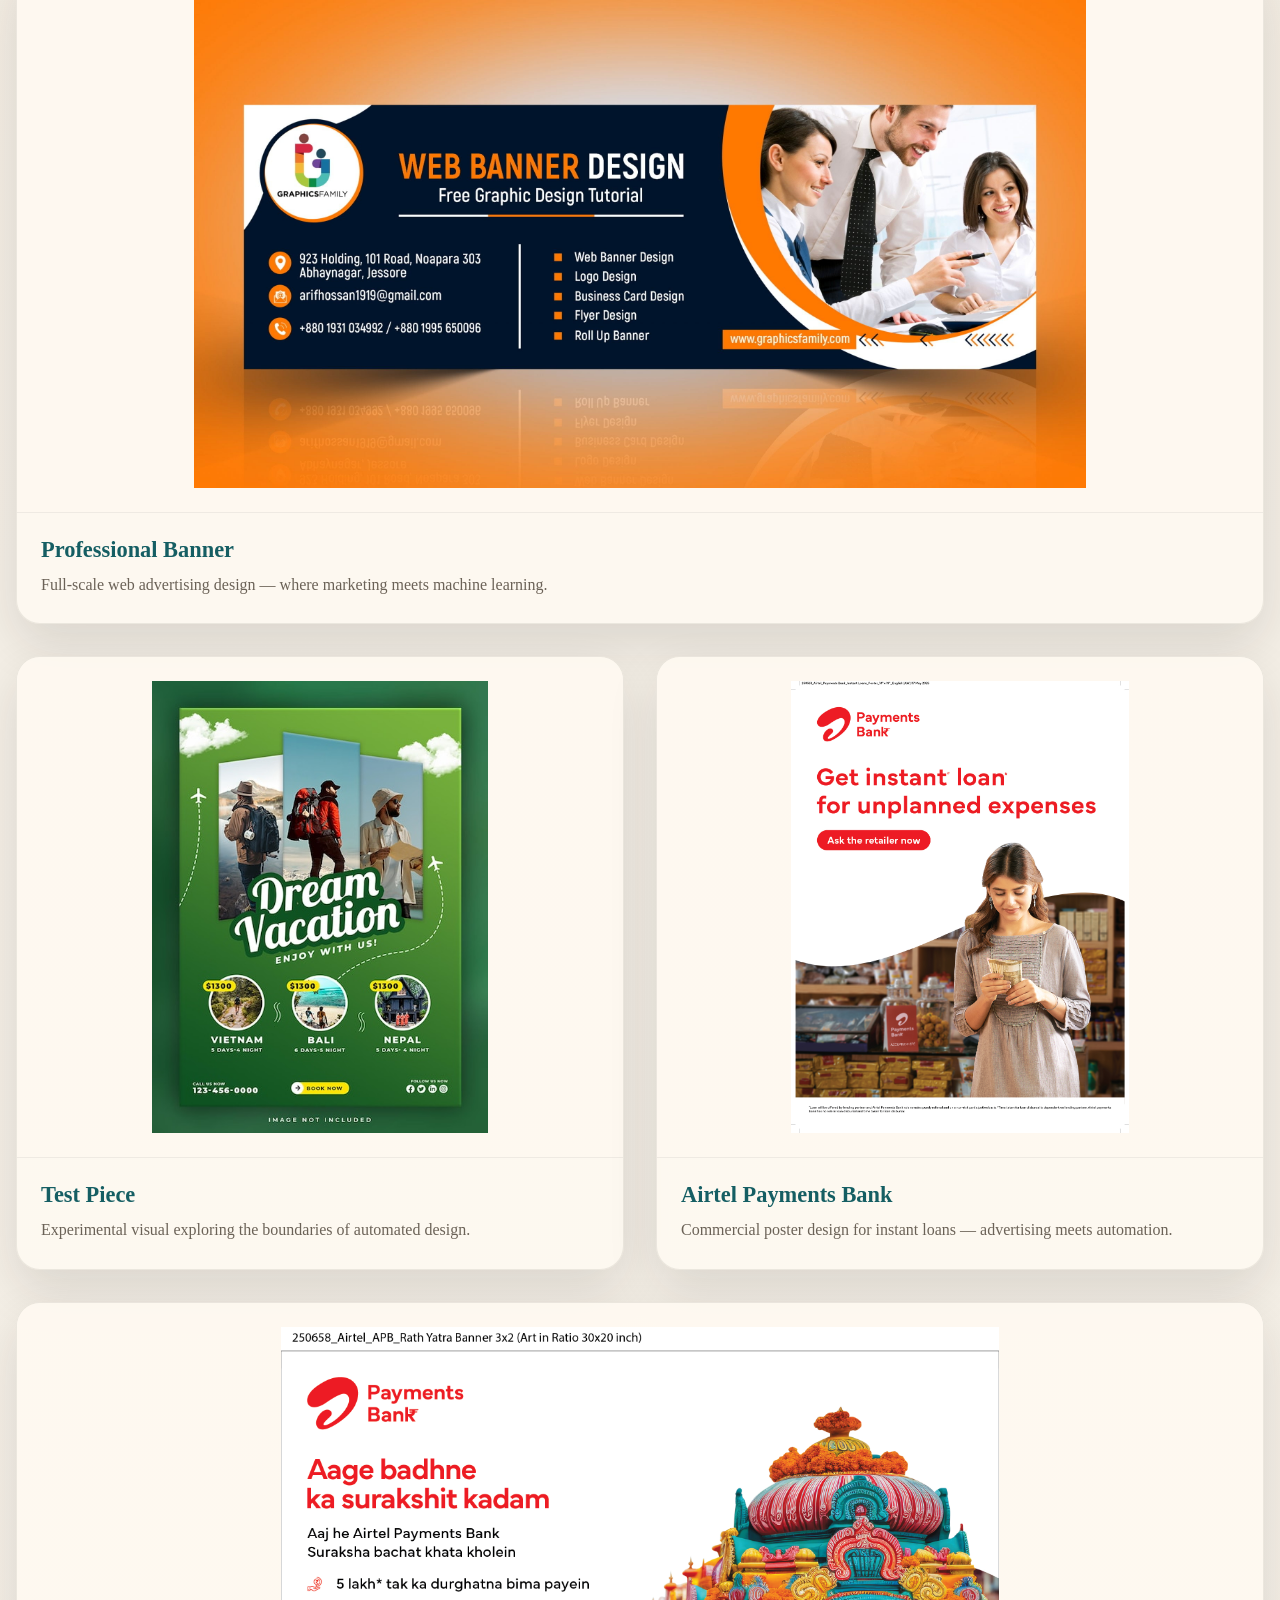
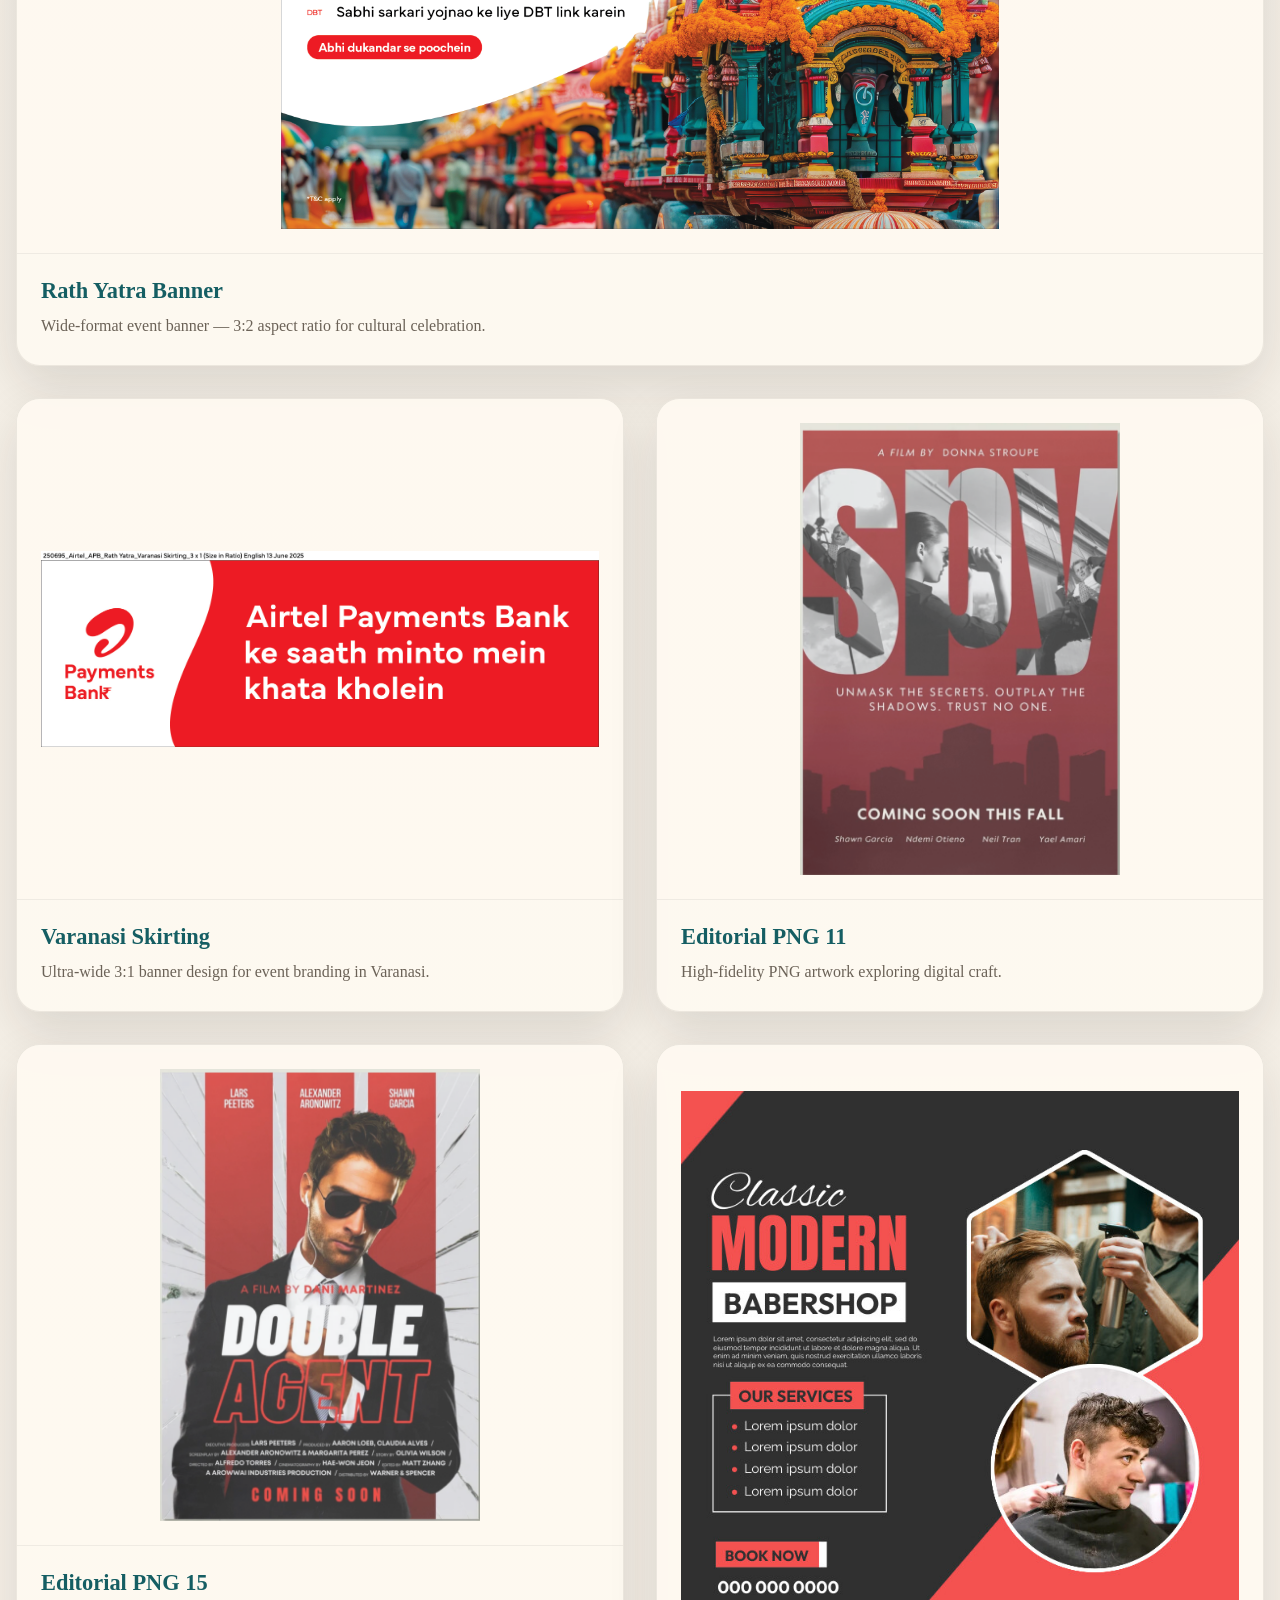
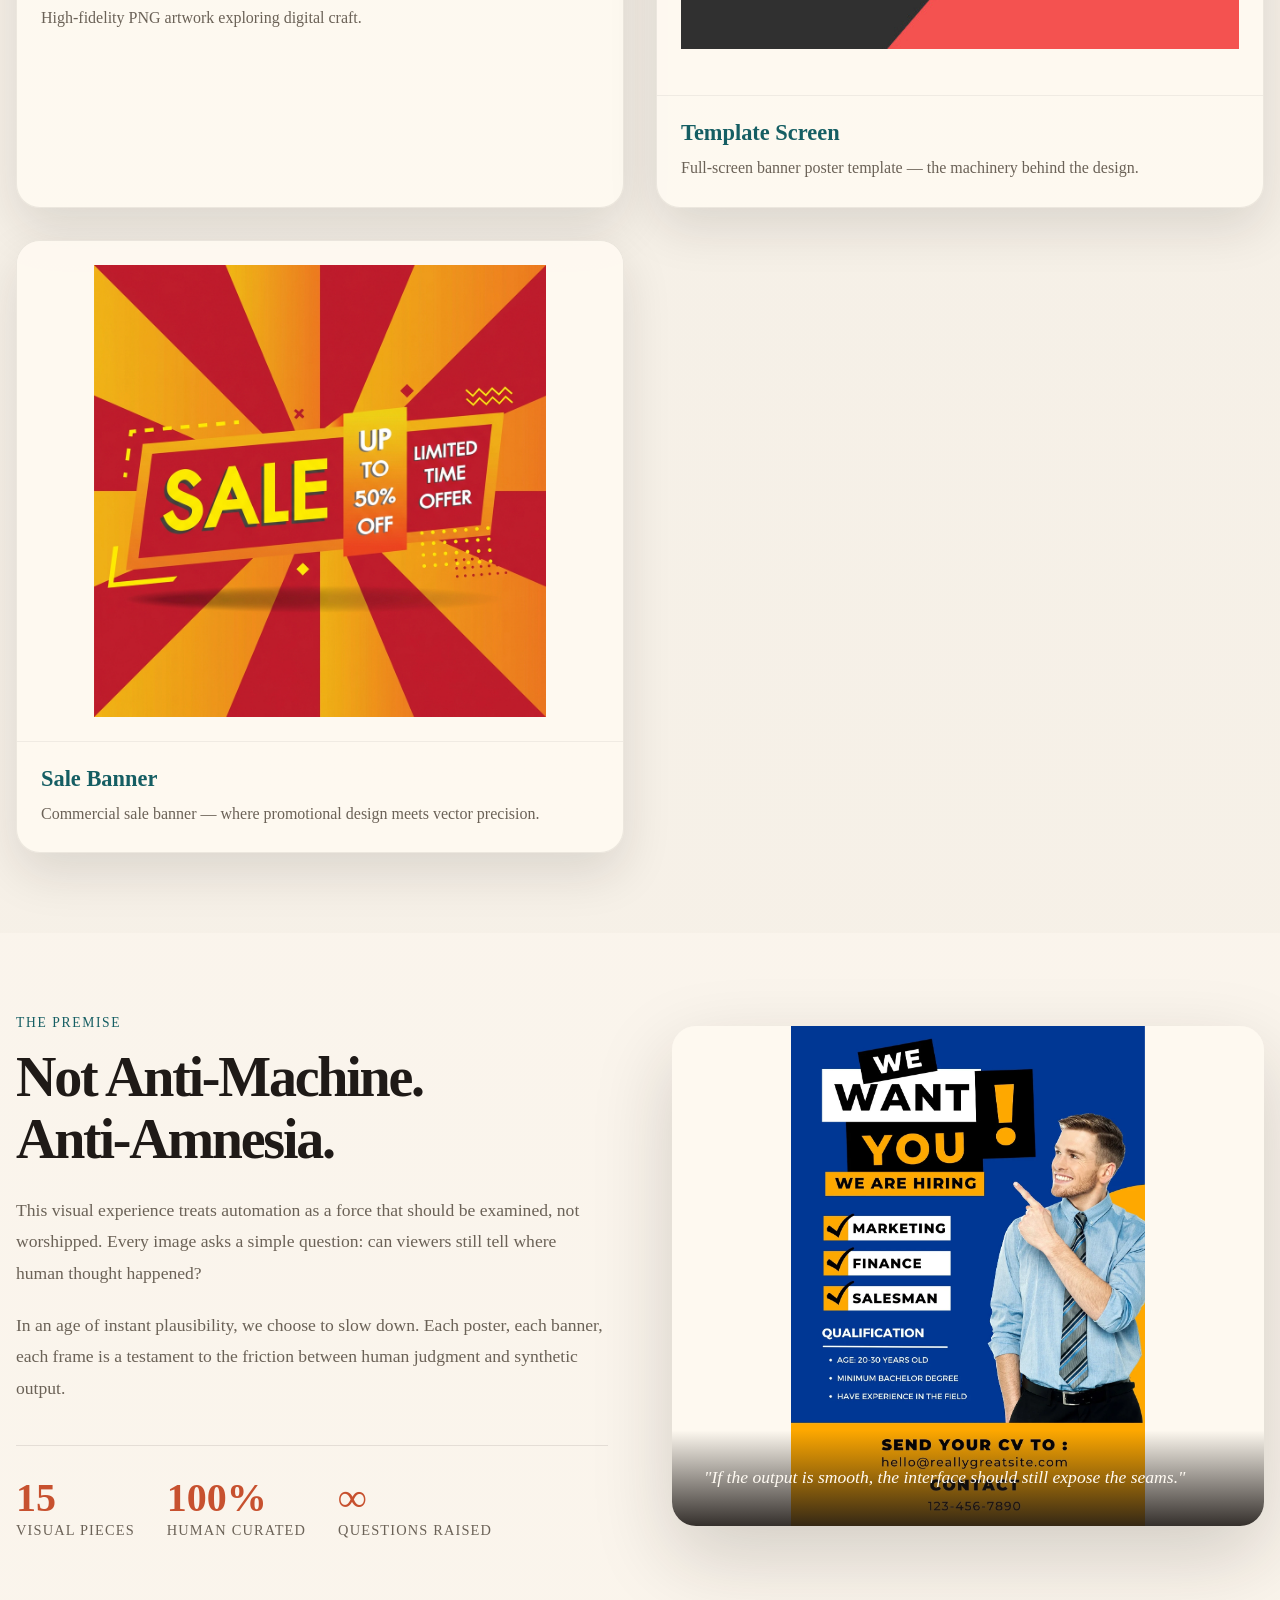
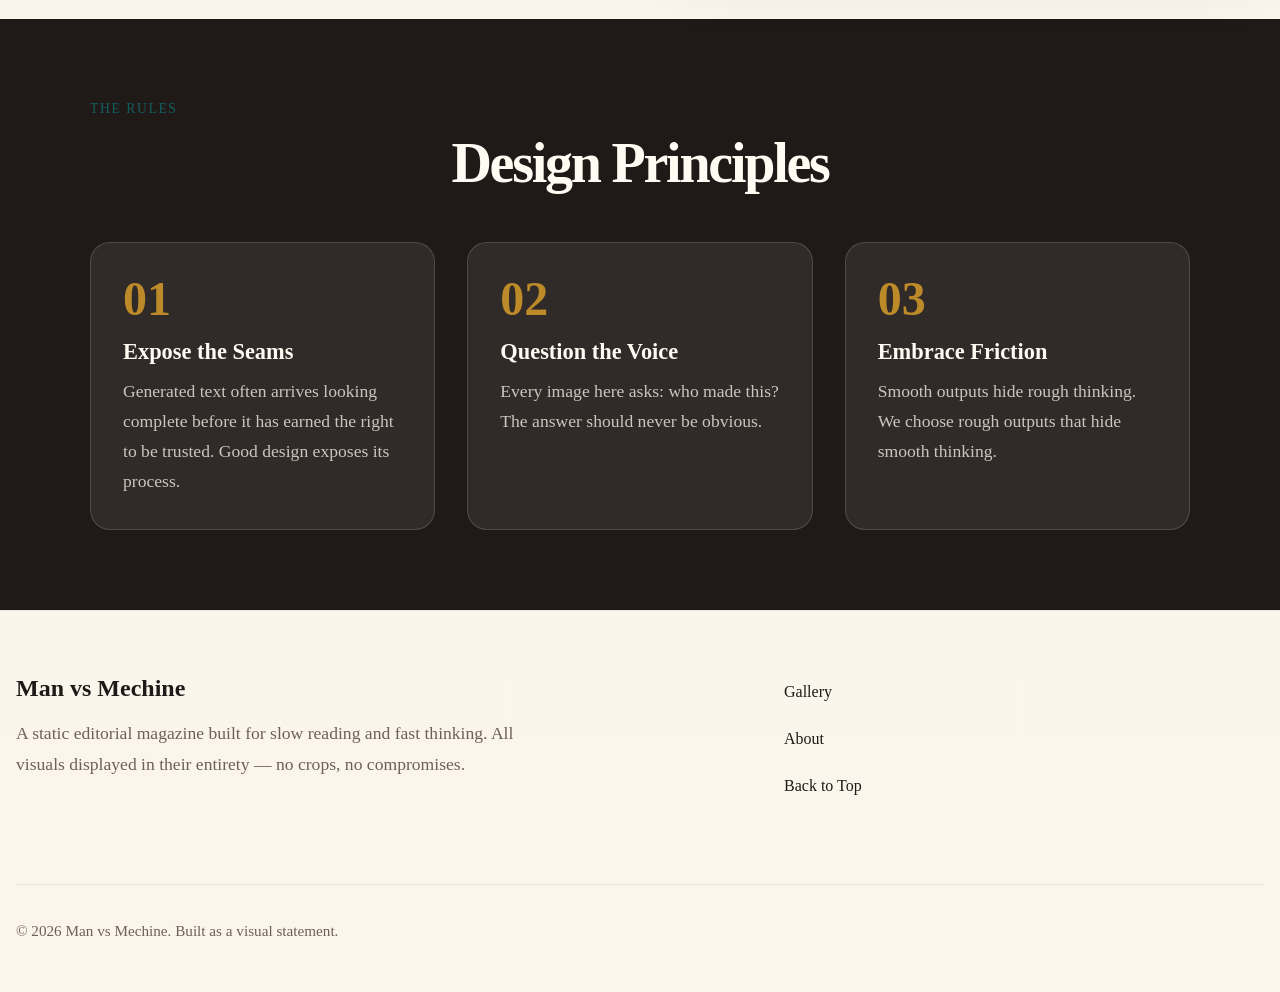
==== commit 320af260: "Refactor site structure: remove gallery, journal, and manifesto pages; update index.html with new co" ====
--- a/index.html
+++ b/index.html
@@ -1,146 +1,398 @@
-<!DOCTYPE html>
+<!doctype html>
 <html lang="en">
-<head>
-  <meta charset="UTF-8" />
-  <meta name="viewport" content="width=device-width, initial-scale=1.0" />
-  <title>Man vs Mechine</title>
-  <meta name="description" content="A multi-page editorial website about the tension between human craft and machine speed." />
-  <link rel="stylesheet" href="assets/styles.css" />
-</head>
-<body>
-  <div class="site-shell">
-    <header class="site-header">
-      <div class="nav-wrap">
-        <a class="brand" href="index.html">
-          <strong>Man vs Mechine</strong>
-          <span>Editorial static site</span>
-        </a>
-        <nav class="nav-links">
-          <a data-nav href="index.html">Home</a>
-          <a data-nav href="manifesto.html">Manifesto</a>
-          <a data-nav href="journal.html">Journal</a>
-          <a data-nav href="gallery.html">Gallery</a>
-          <a data-nav href="about.html">About</a>
-        </nav>
-      </div>
-    </header>
-
-    <main>
-      <section class="hero">
-        <div class="container hero-grid">
-          <div>
+  <head>
+    <meta charset="UTF-8" />
+    <meta name="viewport" content="width=device-width, initial-scale=1.0" />
+    <title>Man vs Mechine</title>
+    <meta
+      name="description"
+      content="A visual exploration of the tension between human craft and machine speed."
+    />
+    <link rel="stylesheet" href="assets/styles.css" />
+    <script
+      type="text/javascript"
+      src="https://d1wrgmw2jqph3l.cloudfront.net/web-translate/on-the-fly-stg.min.js"
+    ></script>
+    <script>
+      document.addEventListener("DOMContentLoaded", function () {
+        new VitraOnTheFly({
+          api_key: "vitra.QJZf24gyHE3TW_DdrwELGTnxRG6xTC",
+          glossaryId: "56fd591b-4b47-4413-bfab-f01d9608ed68",
+          position: "center-right",
+          theme: "dark",
+        });
+      });
+    </script>
+  </head>
+  <body>
+    <div class="site-shell">
+      <header class="site-header">
+        <div class="nav-wrap">
+          <a class="brand" href="#">
+            <strong>Man vs Mechine</strong>
+            <span>Editorial Visual Experience</span>
+          </a>
+          <nav class="nav-links">
+            <a href="#gallery">Gallery</a>
+            <a href="#about">About</a>
+          </nav>
+        </div>
+      </header>
+
+      <main>
+        <!-- Hero Section -->
+        <section class="hero">
+          <div class="container hero-content">
             <span class="eyebrow">Issue 01 / Human Friction</span>
             <h1>Man vs Mechine</h1>
-            <p class="lead">A full static editorial site about craft, authorship, and the messy line between human judgment and synthetic output. Built like a blog, staged like a magazine, and filled with text-heavy visuals.</p>
+            <p class="lead">
+              A visual editorial exploring craft, authorship, and the messy line 
+              between human judgment and synthetic output. Built like a magazine, 
+              experienced like a gallery.
+            </p>
             <div class="cta-row">
-              <a class="button primary" href="manifesto.html">Read the manifesto</a>
-              <a class="button" href="gallery.html">Open the image wall</a>
-            </div>
-          </div>
-          <div class="hero-stack">
-            <figure class="image-frame">
-              <img src="assets/images/1131w-r-gWZi50xNk.webp" alt="Featured human versus machine poster" />
-              <figcaption>Featured local WEBP poster from your `public` folder, used as the main visual anchor.</figcaption>
-            </figure>
-            <div class="split-grid">
-              <figure class="image-frame">
-                <img src="assets/images/dance-contest-poster-template-edit-online.jpg" alt="Local poster image with large typography" />
-              </figure>
-              <figure class="image-frame">
-                <img class="remote-image" src="https://dummyimage.com/720x540/111827/f8f2e9.png&text=REMOTE+HEADER%0AEditorial+Poster%0AHuman+Judgment+Still+Matters" alt="Remote text poster" />
-              </figure>
-            </div>
+              <a class="button primary" href="#gallery">Explore Gallery</a>
+              <a class="button" href="#about">Learn More</a>
+            </div>
+          </div>
+        </section>
+
+        <!-- Full Gallery Section - All Images -->
+        <section id="gallery" class="section gallery-section">
+          <div class="container">
+            <div class="section-header">
+              <span class="section-label">Visual Archive</span>
+              <h2>The Complete Collection</h2>
+              <p class="section-desc">
+                Every image displayed in full view. No crops. No compromises. 
+                Each piece tells a story of human creativity meeting machine precision.
+              </p>
+            </div>
+
+            <div class="gallery-full">
+              <!-- Image 1 -->
+              <article class="gallery-item large">
+                <div class="image-wrapper">
+                  <img
+                    src="assets/images/1131w-r-gWZi50xNk.webp"
+                    alt="Featured human versus machine artwork"
+                    loading="lazy"
+                  />
+                </div>
+                <div class="image-info">
+                  <h3>Human vs Machine</h3>
+                  <p>The primary visual statement — where human craft confronts machine precision.</p>
+                </div>
+              </article>
+
+              <!-- Image 2 -->
+              <article class="gallery-item">
+                <div class="image-wrapper">
+                  <img
+                    src="assets/images/dance-contest-poster-template-edit-online.jpg"
+                    alt="Dance contest poster with bold typography"
+                    loading="lazy"
+                  />
+                </div>
+                <div class="image-info">
+                  <h3>Dance Contest</h3>
+                  <p>Bold typography meets dynamic composition in this editorial poster.</p>
+                </div>
+              </article>
+
+              <!-- Image 3 -->
+              <article class="gallery-item">
+                <div class="image-wrapper">
+                  <img
+                    src="assets/images/banner-template-m8lyw.jpg"
+                    alt="Wide banner template design"
+                    loading="lazy"
+                  />
+                </div>
+                <div class="image-info">
+                  <h3>Banner Template</h3>
+                  <p>Wide-format design exploring the boundaries of digital composition.</p>
+                </div>
+              </article>
+
+              <!-- Image 4 -->
+              <article class="gallery-item">
+                <div class="image-wrapper">
+                  <img
+                    src="assets/images/image.jpg"
+                    alt="Editorial poster image"
+                    loading="lazy"
+                  />
+                </div>
+                <div class="image-info">
+                  <h3>Editorial Statement</h3>
+                  <p>A focused piece on the intersection of tradition and innovation.</p>
+                </div>
+              </article>
+
+              <!-- Image 5 -->
+              <article class="gallery-item">
+                <div class="image-wrapper">
+                  <img
+                    src="assets/images/poster.jpg"
+                    alt="Square format poster design"
+                    loading="lazy"
+                  />
+                </div>
+                <div class="image-info">
+                  <h3>Square Format</h3>
+                  <p>Geometric precision meets artistic expression in this compact statement.</p>
+                </div>
+              </article>
+
+              <!-- Image 6 -->
+              <article class="gallery-item large">
+                <div class="image-wrapper">
+                  <img
+                    src="assets/images/Love-Letter-Template.webp"
+                    alt="Love letter template design"
+                    loading="lazy"
+                  />
+                </div>
+                <div class="image-info">
+                  <h3>Love Letter</h3>
+                  <p>A template that bridges personal expression with digital design.</p>
+                </div>
+              </article>
+
+              <!-- Image 7 -->
+              <article class="gallery-item wide">
+                <div class="image-wrapper">
+                  <img
+                    src="assets/images/Professional-Web-Banner-AD-in-Photoshop-scaled.jpg"
+                    alt="Professional web banner advertisement"
+                    loading="lazy"
+                  />
+                </div>
+                <div class="image-info">
+                  <h3>Professional Banner</h3>
+                  <p>Full-scale web advertising design — where marketing meets machine learning.</p>
+                </div>
+              </article>
+
+              <!-- Image 8 -->
+              <article class="gallery-item">
+                <div class="image-wrapper">
+                  <img
+                    src="assets/images/test.jpg"
+                    alt="Test image for editorial exploration"
+                    loading="lazy"
+                  />
+                </div>
+                <div class="image-info">
+                  <h3>Test Piece</h3>
+                  <p>Experimental visual exploring the boundaries of automated design.</p>
+                </div>
+              </article>
+
+              <!-- Image 9 -->
+              <article class="gallery-item">
+                <div class="image-wrapper">
+                  <img
+                    src="assets/images/250561_Airtel_Payments Bank_Instant Loans_Poster_14_ x 19__English (AW).jpg"
+                    alt="Airtel Payments Bank instant loans poster"
+                    loading="lazy"
+                  />
+                </div>
+                <div class="image-info">
+                  <h3>Airtel Payments Bank</h3>
+                  <p>Commercial poster design for instant loans — advertising meets automation.</p>
+                </div>
+              </article>
+
+              <!-- Image 10 -->
+              <article class="gallery-item wide">
+                <div class="image-wrapper">
+                  <img
+                    src="assets/images/250658_Airtel_APB_Rath Yatra Banner 3x2.jpg"
+                    alt="Airtel Rath Yatra banner 3x2 ratio"
+                    loading="lazy"
+                  />
+                </div>
+                <div class="image-info">
+                  <h3>Rath Yatra Banner</h3>
+                  <p>Wide-format event banner — 3:2 aspect ratio for cultural celebration.</p>
+                </div>
+              </article>
+
+              <!-- Image 11 -->
+              <article class="gallery-item">
+                <div class="image-wrapper">
+                  <img
+                    src="assets/images/250695_Airtel_APB_Rath Yatra_Varanasi Skirting_3 x 1.jpg"
+                    alt="Airtel Rath Yatra Varanasi skirting banner"
+                    loading="lazy"
+                  />
+                </div>
+                <div class="image-info">
+                  <h3>Varanasi Skirting</h3>
+                  <p>Ultra-wide 3:1 banner design for event branding in Varanasi.</p>
+                </div>
+              </article>
+
+              <!-- Image 12 -->
+              <article class="gallery-item">
+                <div class="image-wrapper">
+                  <img
+                    src="assets/images/image (11).png"
+                    alt="Editorial PNG artwork eleven"
+                    loading="lazy"
+                  />
+                </div>
+                <div class="image-info">
+                  <h3>Editorial PNG 11</h3>
+                  <p>High-fidelity PNG artwork exploring digital craft.</p>
+                </div>
+              </article>
+
+              <!-- Image 13 -->
+              <article class="gallery-item">
+                <div class="image-wrapper">
+                  <img
+                    src="assets/images/image (15).png"
+                    alt="Editorial PNG artwork fifteen"
+                    loading="lazy"
+                  />
+                </div>
+                <div class="image-info">
+                  <h3>Editorial PNG 15</h3>
+                  <p>High-fidelity PNG artwork exploring digital craft.</p>
+                </div>
+              </article>
+
+              <!-- Image 14 -->
+              <article class="gallery-item large">
+                <div class="image-wrapper">
+                  <img
+                    src="assets/images/banner-poster-design-template-ab007a8967c2827baf129acba42fdafa_screen.jpg"
+                    alt="Banner poster design template screen"
+                    loading="lazy"
+                  />
+                </div>
+                <div class="image-info">
+                  <h3>Template Screen</h3>
+                  <p>Full-screen banner poster template — the machinery behind the design.</p>
+                </div>
+              </article>
+
+              <!-- Image 15 -->
+              <article class="gallery-item">
+                <div class="image-wrapper">
+                  <img
+                    src="assets/images/sale-banner-template-with-special-sale-vector_resized_720x720_1770798060551.jpg"
+                    alt="Sale banner template with special sale vector"
+                    loading="lazy"
+                  />
+                </div>
+                <div class="image-info">
+                  <h3>Sale Banner</h3>
+                  <p>Commercial sale banner — where promotional design meets vector precision.</p>
+                </div>
+              </article>
+            </div>
+          </div>
+        </section>
+
+        <!-- About Section -->
+        <section id="about" class="section about-section">
+          <div class="container">
+            <div class="about-grid">
+              <div class="about-content">
+                <span class="section-label">The Premise</span>
+                <h2>Not Anti-Machine.<br />Anti-Amnesia.</h2>
+                <p>
+                  This visual experience treats automation as a force that should 
+                  be examined, not worshipped. Every image asks a simple question: 
+                  can viewers still tell where human thought happened?
+                </p>
+                <p>
+                  In an age of instant plausibility, we choose to slow down. 
+                  Each poster, each banner, each frame is a testament to the 
+                  friction between human judgment and synthetic output.
+                </p>
+                <div class="stats-row">
+                  <div class="stat">
+                    <strong>15</strong>
+                    <span>Visual Pieces</span>
+                  </div>
+                  <div class="stat">
+                    <strong>100%</strong>
+                    <span>Human Curated</span>
+                  </div>
+                  <div class="stat">
+                    <strong>∞</strong>
+                    <span>Questions Raised</span>
+                  </div>
+                </div>
+              </div>
+              <div class="about-visual">
+                <div class="visual-card">
+                  <img
+                    src="assets/images/1131w-r-gWZi50xNk.webp"
+                    alt="Featured artwork"
+                  />
+                  <div class="visual-overlay">
+                    <p>"If the output is smooth, the interface should still expose the seams."</p>
+                  </div>
+                </div>
+              </div>
+            </div>
+          </div>
+        </section>
+
+        <!-- Manifesto Section -->
+        <section class="section manifesto-section">
+          <div class="container">
+            <div class="manifesto-content">
+              <span class="section-label">The Rules</span>
+              <h2>Design Principles</h2>
+              <div class="rules-grid">
+                <div class="rule">
+                  <div class="rule-number">01</div>
+                  <h3>Expose the Seams</h3>
+                  <p>Generated text often arrives looking complete before it has earned the right to be trusted. Good design exposes its process.</p>
+                </div>
+                <div class="rule">
+                  <div class="rule-number">02</div>
+                  <h3>Question the Voice</h3>
+                  <p>Every image here asks: who made this? The answer should never be obvious.</p>
+                </div>
+                <div class="rule">
+                  <div class="rule-number">03</div>
+                  <h3>Embrace Friction</h3>
+                  <p>Smooth outputs hide rough thinking. We choose rough outputs that hide smooth thinking.</p>
+                </div>
+              </div>
+            </div>
+          </div>
+        </section>
+      </main>
+
+      <footer class="footer">
+        <div class="container footer-content">
+          <div class="footer-brand">
+            <h3>Man vs Mechine</h3>
+            <p>
+              A static editorial magazine built for slow reading and fast thinking. 
+              All visuals displayed in their entirety — no crops, no compromises.
+            </p>
+          </div>
+          <div class="footer-links">
+            <a href="#gallery">Gallery</a>
+            <a href="#about">About</a>
+            <a href="#">Back to Top</a>
+          </div>
+          <div class="footer-note">
+            <p>&copy; 2026 Man vs Mechine. Built as a visual statement.</p>
           </div>
         </div>
-      </section>
-
-      <section class="section">
-        <div class="container stats-grid">
-          <div class="metric">
-            <span>Pages</span>
-            <strong>5</strong>
-            <p>Landing, manifesto, journal, gallery, and about page, all plain HTML.</p>
-          </div>
-          <div class="metric">
-            <span>Local visuals</span>
-            <strong>6+</strong>
-            <p>JPG and WEBP poster images stored inside the local `assets/images` folder.</p>
-          </div>
-          <div class="metric">
-            <span>Remote visuals</span>
-            <strong>Text-first</strong>
-            <p>Direct image links also render headlines and labels inside the image itself.</p>
-          </div>
-        </div>
-      </section>
-
-      <section class="section">
-        <div class="container story-grid">
-          <div class="card">
-            <span>Editorial premise</span>
-            <h2>Not anti-machine. Anti-amnesia.</h2>
-            <p>This site treats automation as a force that should be examined, not worshipped. Every section asks a simple question: can readers still tell where thought happened?</p>
-            <ul class="list-clean">
-              <li>Essays framed like print layouts.</li>
-              <li>Image blocks with real text inside the image.</li>
-              <li>Local assets mixed with direct remote image URLs.</li>
-            </ul>
-          </div>
-          <div class="poster-wall">
-            <figure class="image-frame">
-              <img src="assets/images/dance-contest-poster-template-edit-online.jpg" alt="Poster image with bold text" />
-            </figure>
-            <figure class="image-frame">
-              <img src="assets/images/poster.jpg" alt="Local square poster image" />
-            </figure>
-            <figure class="image-frame">
-              <img src="assets/images/image.jpg" alt="Local editorial poster image" />
-            </figure>
-          </div>
-        </div>
-      </section>
-
-      <section class="section">
-        <div class="container">
-          <div class="banner image-frame">
-            <img class="remote-image" src="https://dummyimage.com/1400x760/efe4d4/1f1a17.png&text=SIGNAL+%2F+NOISE%0ARead+slower.+Question+the+voice." alt="Wide banner with editorial text" />
-          </div>
-        </div>
-      </section>
-
-      <section class="section">
-        <div class="container">
-          <div class="split-grid">
-            <article class="card">
-              <span>Latest read</span>
-              <h3>The cost of instant plausibility</h3>
-              <p>Generated text often arrives looking complete before it has earned the right to be trusted. Design can either hide that problem or put it under a bright lamp.</p>
-              <a class="button" href="journal.html">Open journal</a>
-            </article>
-            <article class="quote-box">
-              <span class="mini-label">Pull quote</span>
-              <h3>“If the output is smooth, the interface should still expose the seams.”</h3>
-              <p>That is the central rule of this site. The visuals stay dramatic, but the logic stays readable.</p>
-            </article>
-          </div>
-        </div>
-      </section>
-    </main>
-
-    <footer class="footer">
-      <div class="container footer-grid">
-        <div>
-          <h3>Built as a static magazine</h3>
-          <p class="footer-note">All pages are plain HTML. The shared styling and image system live in `assets/` for reuse.</p>
-        </div>
-        <div class="chip-row">
-          <a class="button" href="manifesto.html">Manifesto</a>
-          <a class="button" href="gallery.html">Gallery</a>
-          <a class="button" href="about.html">About</a>
-        </div>
-      </div>
-    </footer>
-  </div>
-  <script src="assets/site.js"></script>
-</body>
+      </footer>
+    </div>
+    <script src="assets/site.js"></script>
+  </body>
 </html>
--- a/assets/styles.css
+++ b/assets/styles.css
@@ -8,7 +8,8 @@
   --accent-2: #155e63;
   --accent-3: #e0a229;
   --shadow: 0 20px 50px rgba(31, 26, 23, 0.12);
-  --max: 1180px;
+  --shadow-lg: 0 30px 80px rgba(31, 26, 23, 0.18);
+  --max: 1400px;
 }
 
 * {
@@ -26,13 +27,15 @@
   background:
     radial-gradient(circle at top left, rgba(224, 162, 41, 0.18), transparent 28%),
     linear-gradient(180deg, #efe4d4 0%, var(--bg) 42%, #f7f1e8 100%);
+  min-height: 100vh;
 }
 
 img {
   display: block;
   width: 100%;
-  max-width: 100%;
-  border-radius: 20px;
+  height: 100%;
+  object-fit: contain;
+  border-radius: 12px;
 }
 
 a {
@@ -44,12 +47,13 @@
   min-height: 100vh;
 }
 
+/* Header */
 .site-header {
   position: sticky;
   top: 0;
   z-index: 30;
   backdrop-filter: blur(16px);
-  background: rgba(244, 239, 230, 0.82);
+  background: rgba(244, 239, 230, 0.92);
   border-bottom: 1px solid rgba(31, 26, 23, 0.1);
 }
 
@@ -99,97 +103,92 @@
   font-size: 0.96rem;
 }
 
-.nav-links a:hover,
-.nav-links a.active {
+.nav-links a:hover {
   border-color: rgba(31, 26, 23, 0.15);
   background: rgba(255, 250, 242, 0.7);
 }
 
-.hero,
-.section {
-  padding: 4.5rem 0;
-}
-
-.hero-grid,
-.split-grid,
-.story-grid,
-.gallery-grid,
-.blog-grid,
-.stats-grid,
-.poster-wall,
-.footer-grid {
-  display: grid;
-  gap: 1.5rem;
-}
-
-.hero-grid {
-  grid-template-columns: 1.2fr 0.8fr;
-  align-items: center;
+/* Hero Section */
+.hero {
+  padding: 6rem 0 5rem;
+  text-align: center;
+}
+
+.hero-content {
+  max-width: 900px;
 }
 
 .eyebrow {
   display: inline-block;
-  margin-bottom: 1rem;
-  padding: 0.4rem 0.8rem;
+  margin-bottom: 1.5rem;
+  padding: 0.5rem 1.2rem;
   border: 1px solid rgba(31, 26, 23, 0.14);
   border-radius: 999px;
-  font-size: 0.82rem;
-  letter-spacing: 0.1em;
+  font-size: 0.85rem;
+  letter-spacing: 0.12em;
   text-transform: uppercase;
   background: rgba(255, 250, 242, 0.75);
 }
 
-h1,
-h2,
+h1 {
+  margin: 0 0 1.5rem;
+  line-height: 1;
+  font-weight: 600;
+  font-size: clamp(3rem, 10vw, 7rem);
+  letter-spacing: -0.05em;
+}
+
+h2 {
+  margin: 0 0 1rem;
+  line-height: 1.1;
+  font-weight: 600;
+  font-size: clamp(2rem, 5vw, 3.5rem);
+  letter-spacing: -0.04em;
+}
+
 h3 {
-  margin: 0 0 1rem;
-  line-height: 0.95;
+  margin: 0 0 0.75rem;
+  font-size: 1.4rem;
   font-weight: 600;
-}
-
-h1 {
-  font-size: clamp(3.4rem, 8vw, 6.6rem);
-  letter-spacing: -0.05em;
-}
-
-h2 {
-  font-size: clamp(2rem, 4vw, 3.4rem);
-  letter-spacing: -0.04em;
-}
-
-h3 {
-  font-size: 1.5rem;
 }
 
 p {
   margin: 0 0 1rem;
   color: var(--muted);
-  line-height: 1.75;
-  font-size: 1.02rem;
+  line-height: 1.8;
+  font-size: 1.1rem;
 }
 
 .lead {
-  font-size: 1.18rem;
-  max-width: 60ch;
-}
-
-.cta-row,
-.chip-row {
+  font-size: 1.25rem;
+  max-width: 700px;
+  margin: 0 auto 2rem;
+}
+
+.cta-row {
   display: flex;
   flex-wrap: wrap;
-  gap: 0.8rem;
+  gap: 1rem;
+  justify-content: center;
 }
 
 .button {
   display: inline-flex;
   align-items: center;
   justify-content: center;
-  padding: 0.95rem 1.25rem;
+  padding: 1rem 1.75rem;
   border-radius: 999px;
   border: 1px solid rgba(31, 26, 23, 0.15);
   background: var(--paper);
   box-shadow: var(--shadow);
   font-weight: 600;
+  font-size: 1rem;
+  transition: all 0.2s ease;
+}
+
+.button:hover {
+  transform: translateY(-2px);
+  box-shadow: var(--shadow-lg);
 }
 
 .button.primary {
@@ -197,203 +196,339 @@
   color: var(--paper);
 }
 
-.hero-card,
-.card,
-.quote-box,
-.metric,
-.note,
-.image-frame {
+/* Sections */
+.section {
+  padding: 5rem 0;
+}
+
+.section-header {
+  text-align: center;
+  max-width: 800px;
+  margin: 0 auto 4rem;
+}
+
+.section-label {
+  display: inline-block;
+  margin-bottom: 1rem;
+  color: var(--accent-2);
+  font-size: 0.85rem;
+  letter-spacing: 0.12em;
+  text-transform: uppercase;
+}
+
+.section-desc {
+  font-size: 1.15rem;
+  max-width: 650px;
+  margin: 1rem auto 0;
+}
+
+/* Gallery - Main Display */
+.gallery-full {
+  display: grid;
+  grid-template-columns: repeat(auto-fit, minmax(500px, 1fr));
+  gap: 2rem;
+}
+
+.gallery-item {
   background: rgba(255, 250, 242, 0.82);
   border: 1px solid rgba(31, 26, 23, 0.08);
-  border-radius: 28px;
+  border-radius: 24px;
   box-shadow: var(--shadow);
-}
-
-.hero-card,
-.card,
-.quote-box,
-.note {
-  padding: 1.35rem;
-}
-
-.hero-stack {
+  overflow: hidden;
+  transition: transform 0.3s ease, box-shadow 0.3s ease;
+}
+
+.gallery-item:hover {
+  transform: translateY(-4px);
+  box-shadow: var(--shadow-lg);
+}
+
+.gallery-item .image-wrapper {
+  width: 100%;
+  height: 500px;
+  padding: 1.5rem;
+  background: rgba(255, 250, 242, 0.5);
+  display: flex;
+  align-items: center;
+  justify-content: center;
+}
+
+.gallery-item .image-wrapper img {
+  max-width: 100%;
+  max-height: 100%;
+  object-fit: contain;
+}
+
+.gallery-item.large .image-wrapper {
+  height: 650px;
+}
+
+.gallery-item.wide {
+  grid-column: 1 / -1;
+}
+
+.gallery-item.wide .image-wrapper {
+  height: 550px;
+}
+
+.image-info {
+  padding: 1.5rem;
+  border-top: 1px solid rgba(31, 26, 23, 0.06);
+}
+
+.image-info h3 {
+  color: var(--accent-2);
+  margin-bottom: 0.5rem;
+}
+
+.image-info p {
+  margin: 0;
+  font-size: 1rem;
+}
+
+/* About Section */
+.about-section {
+  background: rgba(255, 250, 242, 0.5);
+}
+
+.about-grid {
   display: grid;
-  gap: 1rem;
-}
-
-.image-frame {
-  padding: 0.9rem;
-  height: fit-content;
-  align-self: start;
-}
-
-.image-frame:not(.banner) img {
-  min-height: 320px;
+  grid-template-columns: 1fr 1fr;
+  gap: 4rem;
+  align-items: center;
+}
+
+.about-content h2 {
+  margin-bottom: 1.5rem;
+}
+
+.about-content p {
+  margin-bottom: 1.25rem;
+}
+
+.stats-row {
+  display: flex;
+  gap: 2rem;
+  margin-top: 2.5rem;
+  padding-top: 2rem;
+  border-top: 1px solid rgba(31, 26, 23, 0.1);
+}
+
+.stat {
+  display: flex;
+  flex-direction: column;
+}
+
+.stat strong {
+  font-size: 2.5rem;
+  color: var(--accent);
+  line-height: 1;
+  margin-bottom: 0.25rem;
+}
+
+.stat span {
+  font-size: 0.9rem;
+  color: var(--muted);
+  text-transform: uppercase;
+  letter-spacing: 0.08em;
+}
+
+.about-visual .visual-card {
+  position: relative;
+  border-radius: 24px;
+  overflow: hidden;
+  box-shadow: var(--shadow-lg);
+}
+
+.about-visual .visual-card img {
+  width: 100%;
+  height: 500px;
   object-fit: contain;
-}
-
-.image-frame figcaption {
-  padding: 0.8rem 0.4rem 0;
-  color: var(--muted);
-  font-size: 0.92rem;
-}
-
-.split-grid {
-  grid-template-columns: repeat(2, minmax(0, 1fr));
+  background: rgba(255, 250, 242, 0.8);
+}
+
+.visual-overlay {
+  position: absolute;
+  bottom: 0;
+  left: 0;
+  right: 0;
+  padding: 2rem;
+  background: linear-gradient(transparent, rgba(31, 26, 23, 0.9));
+  color: var(--paper);
+}
+
+.visual-overlay p {
+  color: var(--paper);
+  margin: 0;
+  font-style: italic;
+  font-size: 1.1rem;
+}
+
+/* Manifesto Section */
+.manifesto-section {
+  background: var(--ink);
+  color: var(--paper);
+}
+
+.manifesto-content {
+  max-width: 1100px;
+  margin: 0 auto;
+}
+
+.manifesto-content h2 {
+  color: var(--paper);
+  margin-bottom: 3rem;
+  text-align: center;
+}
+
+.rules-grid {
+  display: grid;
+  grid-template-columns: repeat(3, 1fr);
+  gap: 2rem;
+}
+
+.rule {
+  background: rgba(255, 250, 242, 0.08);
+  border: 1px solid rgba(255, 250, 242, 0.15);
+  border-radius: 20px;
+  padding: 2rem;
+  transition: background 0.2s ease;
+}
+
+.rule:hover {
+  background: rgba(255, 250, 242, 0.12);
+}
+
+.rule-number {
+  font-size: 3rem;
+  font-weight: 700;
+  color: var(--accent-3);
+  line-height: 1;
+  margin-bottom: 1rem;
+  opacity: 0.8;
+}
+
+.rule h3 {
+  color: var(--paper);
+  margin-bottom: 0.75rem;
+}
+
+.rule p {
+  color: rgba(255, 250, 242, 0.75);
+  margin: 0;
+  line-height: 1.7;
+}
+
+/* Footer */
+.footer {
+  padding: 4rem 0 3rem;
+  border-top: 1px solid rgba(31, 26, 23, 0.08);
+  background: rgba(255, 250, 242, 0.5);
+}
+
+.footer-content {
+  display: grid;
+  grid-template-columns: 1.5fr 1fr;
+  gap: 3rem;
   align-items: start;
 }
 
-.story-grid {
-  grid-template-columns: 0.9fr 1.1fr;
-  align-items: start;
-}
-
-.blog-grid,
-.stats-grid {
-  grid-template-columns: repeat(3, minmax(0, 1fr));
-}
-
-.gallery-grid,
-.poster-wall {
-  grid-template-columns: repeat(2, minmax(0, 1fr));
-}
-
-.poster-wall .image-frame:first-child {
+.footer-brand h3 {
+  margin-bottom: 1rem;
+  font-size: 1.5rem;
+}
+
+.footer-brand p {
+  margin: 0;
+  max-width: 500px;
+}
+
+.footer-links {
+  display: flex;
+  flex-direction: column;
+  gap: 0.75rem;
+}
+
+.footer-links a {
+  padding: 0.5rem 0;
+  border-bottom: 1px solid transparent;
+  transition: border-color 0.2s ease;
+}
+
+.footer-links a:hover {
+  border-color: var(--ink);
+}
+
+.footer-note {
   grid-column: 1 / -1;
-}
-
-.poster-wall .image-frame:first-child img {
-  min-height: 480px;
-}
-
-.card span,
-.metric span,
-.mini-label {
-  display: inline-block;
-  margin-bottom: 0.6rem;
-  color: var(--accent-2);
-  font-size: 0.82rem;
-  letter-spacing: 0.08em;
-  text-transform: uppercase;
-}
-
-.metric {
-  padding: 1.4rem;
-}
-
-.metric strong {
-  display: block;
-  font-size: 2.2rem;
-  margin-bottom: 0.5rem;
-}
-
-.list-clean {
-  padding: 0;
-  margin: 1rem 0 0;
-  list-style: none;
-  display: grid;
-  gap: 0.8rem;
-}
-
-.list-clean li {
-  padding-bottom: 0.8rem;
-  border-bottom: 1px dashed rgba(31, 26, 23, 0.14);
-}
-
-.quote-box {
-  border-left: 6px solid var(--accent);
-}
-
-.banner {
-  overflow: hidden;
-  border-radius: 34px;
-}
-
-.banner img {
-  width: 100%;
-  min-height: 320px;
-  object-fit: contain;
-}
-
-.page-intro {
-  padding: 3.5rem 0 1rem;
-}
-
-.timeline {
-  position: relative;
-  padding-left: 1.3rem;
-}
-
-.timeline::before {
-  content: "";
-  position: absolute;
-  left: 0.35rem;
-  top: 0.25rem;
-  bottom: 0.25rem;
-  width: 2px;
-  background: rgba(31, 26, 23, 0.18);
-}
-
-.timeline article {
-  position: relative;
-  padding: 0 0 1.4rem 1.5rem;
-}
-
-.timeline article::before {
-  content: "";
-  position: absolute;
-  left: -0.08rem;
-  top: 0.35rem;
-  width: 0.8rem;
-  height: 0.8rem;
-  border-radius: 999px;
-  background: var(--accent);
-}
-
-.footer {
-  margin-top: 3rem;
-  padding: 2.5rem 0 3.5rem;
+  padding-top: 2rem;
   border-top: 1px solid rgba(31, 26, 23, 0.08);
-}
-
-.footer-grid {
-  grid-template-columns: 1.2fr 0.8fr;
-  align-items: start;
-}
-
-.footer-note {
-  color: var(--muted);
-  font-size: 0.92rem;
-}
-
-.remote-image {
-  width: 100%;
-  min-height: 220px;
-  object-fit: contain;
-}
-
-.center {
-  text-align: center;
-}
-
-@media (max-width: 980px) {
-  .hero-grid,
-  .split-grid,
-  .story-grid,
-  .blog-grid,
-  .gallery-grid,
-  .stats-grid,
-  .poster-wall,
-  .footer-grid {
+  margin-top: 2rem;
+}
+
+.footer-note p {
+  margin: 0;
+  font-size: 0.95rem;
+}
+
+/* Responsive */
+@media (max-width: 1024px) {
+  .gallery-full {
     grid-template-columns: 1fr;
   }
-
+  
+  .gallery-item.wide {
+    grid-column: 1;
+  }
+  
+  .about-grid {
+    grid-template-columns: 1fr;
+    gap: 2.5rem;
+  }
+  
+  .rules-grid {
+    grid-template-columns: 1fr;
+  }
+  
+  .footer-content {
+    grid-template-columns: 1fr;
+    gap: 2rem;
+  }
+}
+
+@media (max-width: 768px) {
   .nav-wrap {
-    align-items: start;
     flex-direction: column;
-  }
-
+    align-items: center;
+    text-align: center;
+  }
+  
+  .hero {
+    padding: 4rem 0 3rem;
+  }
+  
   h1 {
-    font-size: clamp(2.8rem, 12vw, 4.6rem);
-  }
-}
+    font-size: clamp(2.5rem, 12vw, 4rem);
+  }
+  
+  .section {
+    padding: 3.5rem 0;
+  }
+  
+  .gallery-item .image-wrapper {
+    height: 400px;
+  }
+  
+  .gallery-item.large .image-wrapper {
+    height: 500px;
+  }
+  
+  .stats-row {
+    flex-direction: column;
+    gap: 1.5rem;
+  }
+  
+  .about-visual .visual-card img {
+    height: 350px;
+  }
+}
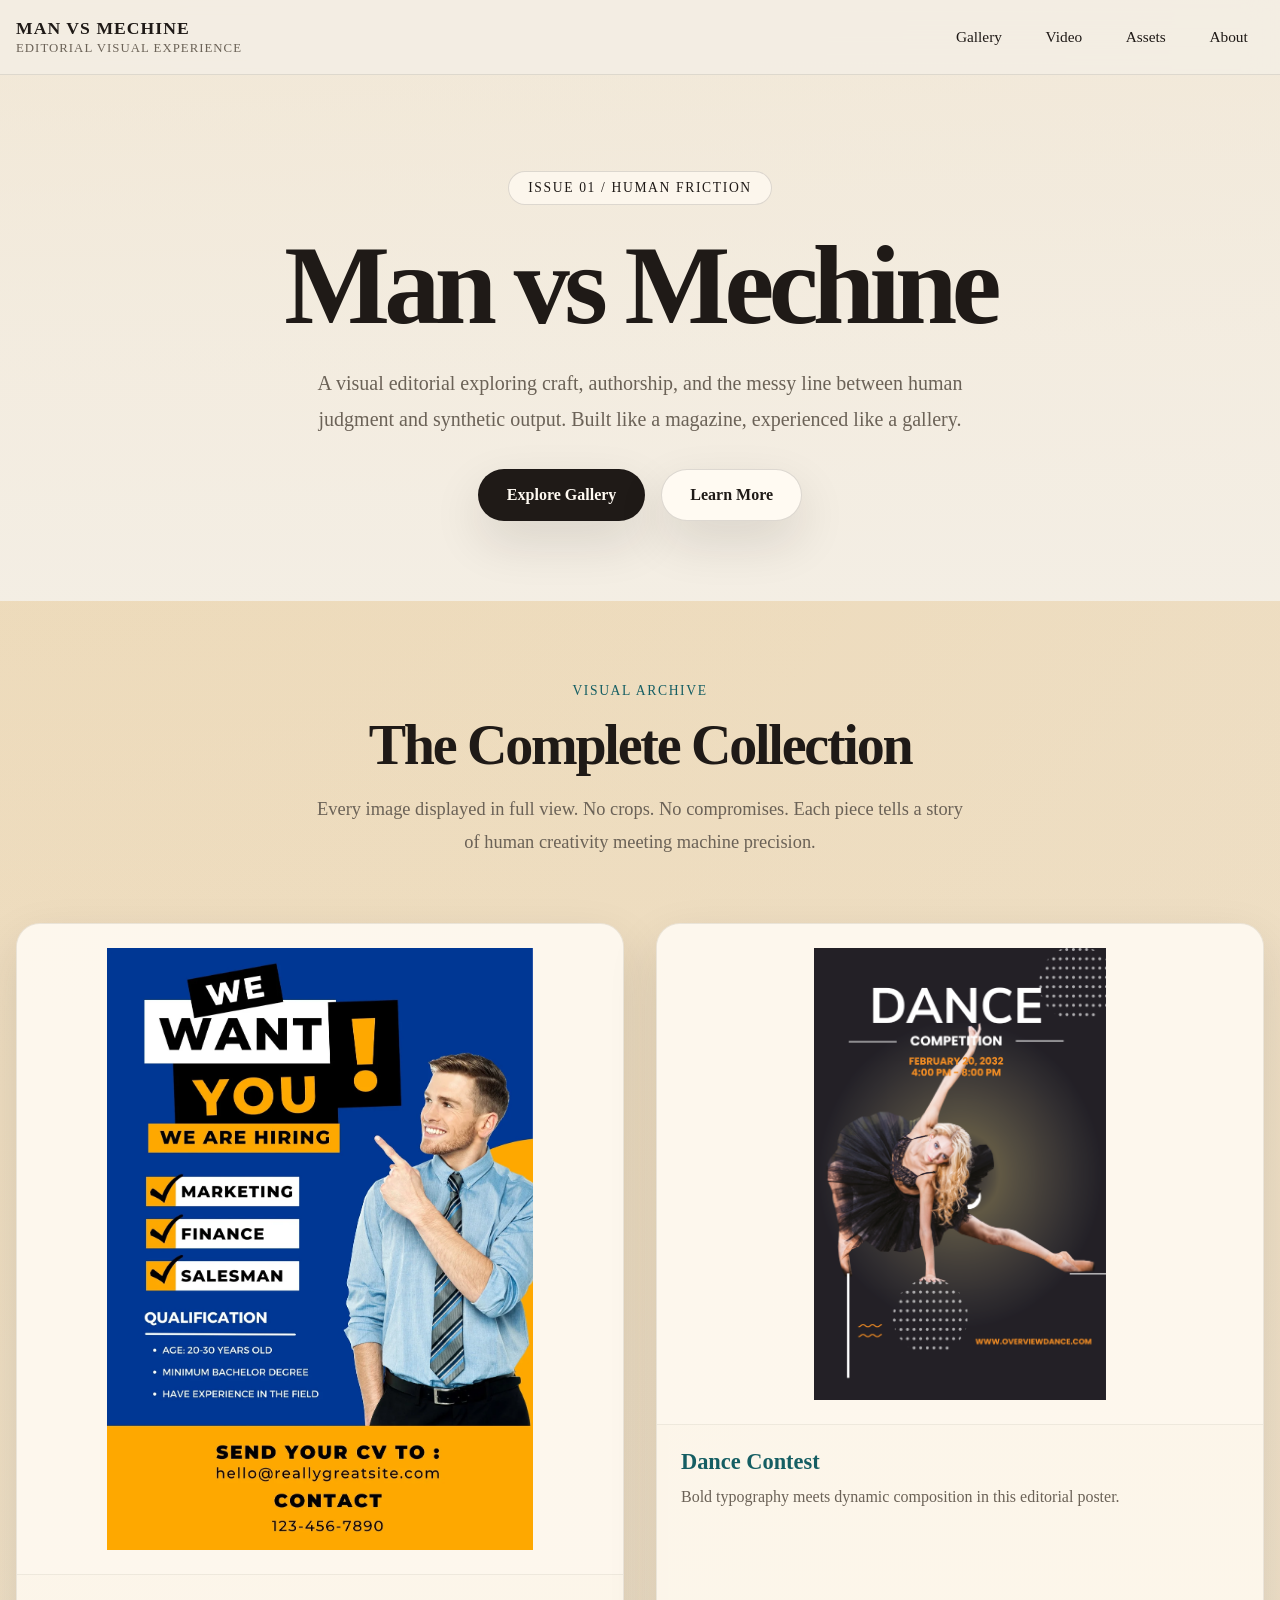
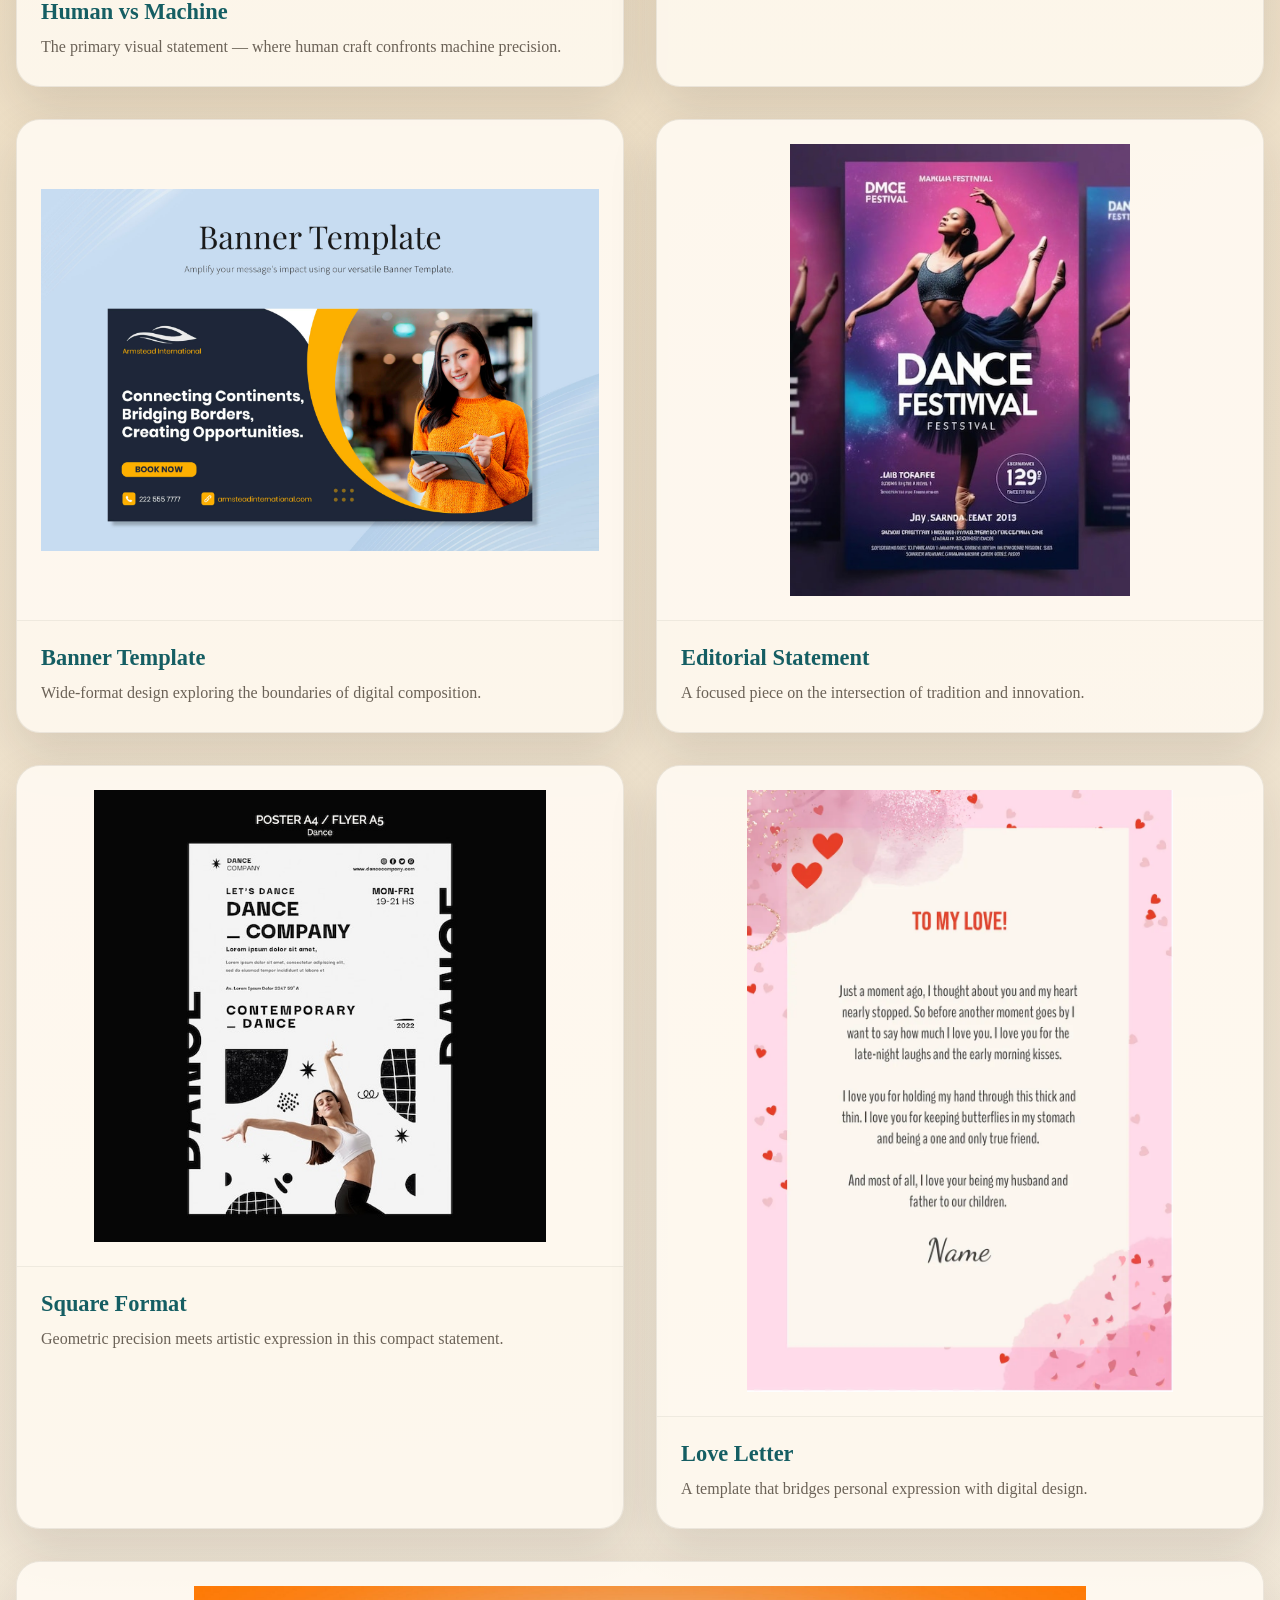
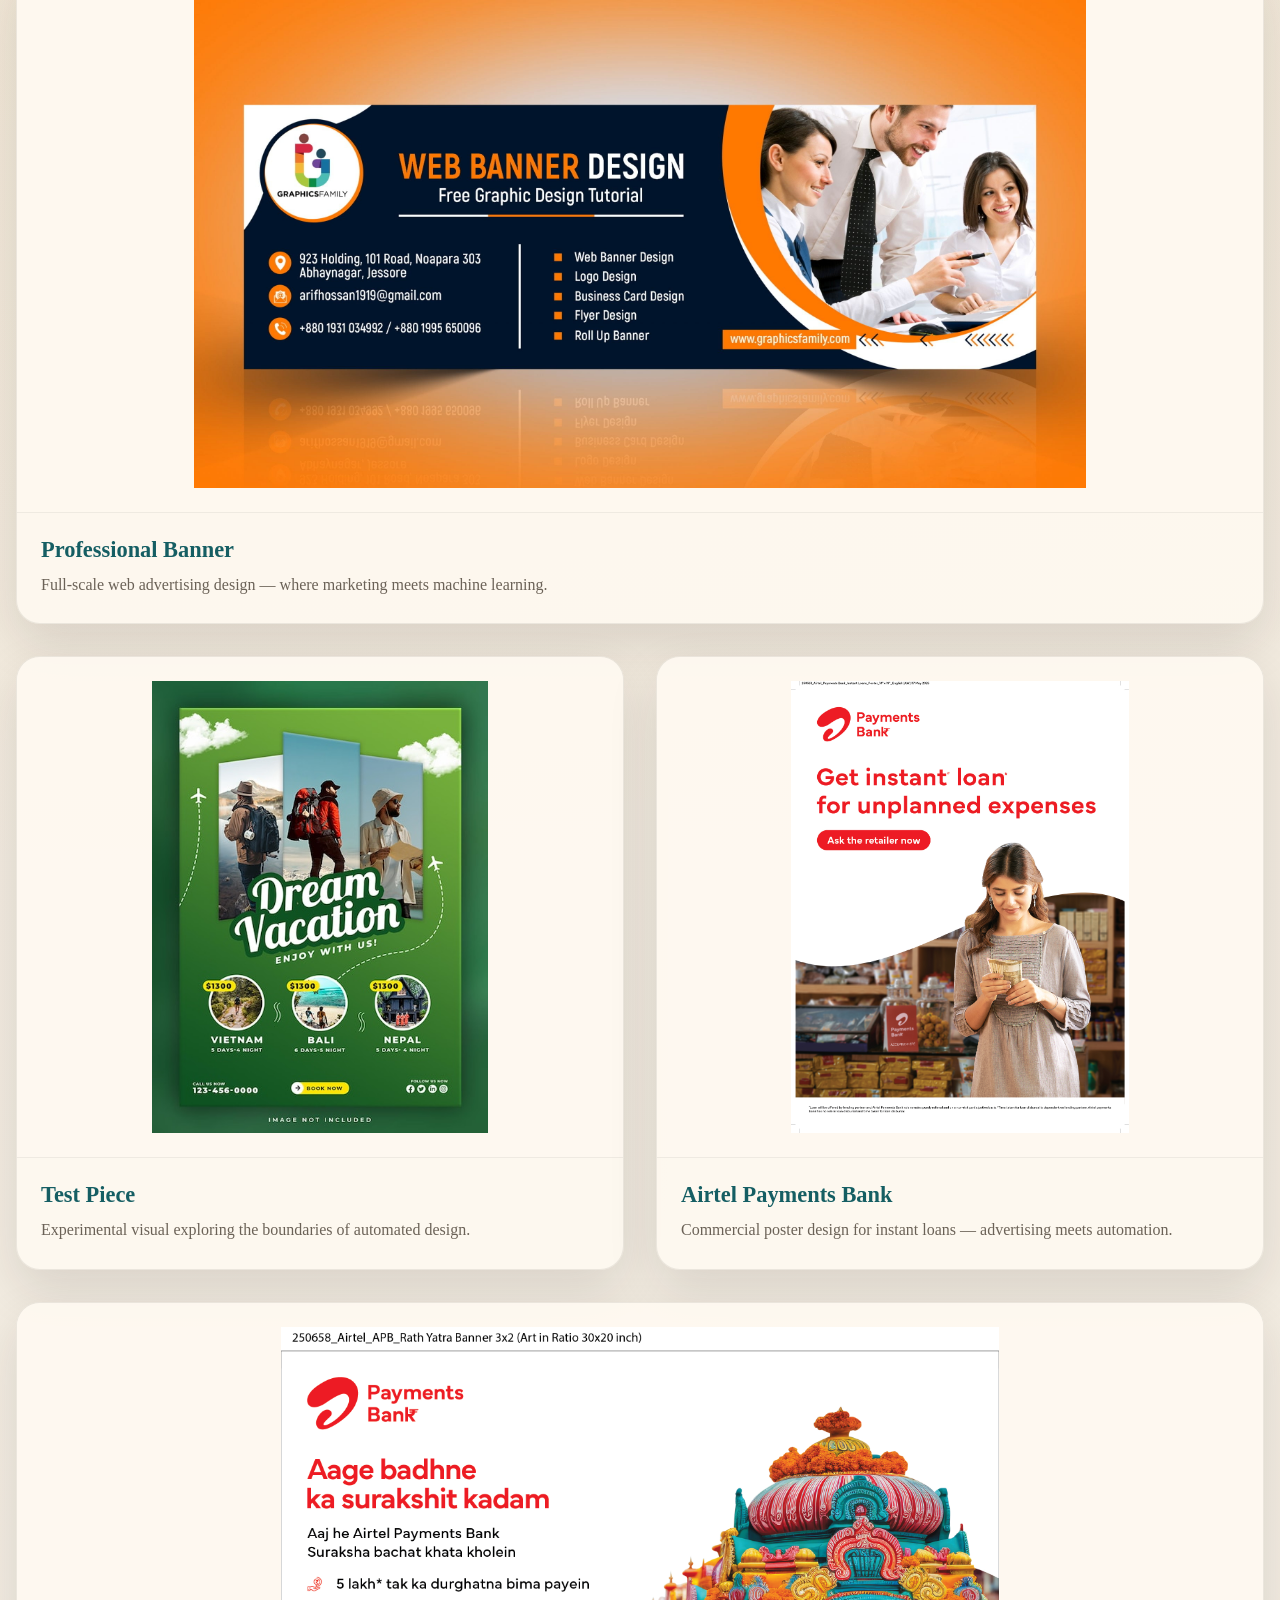
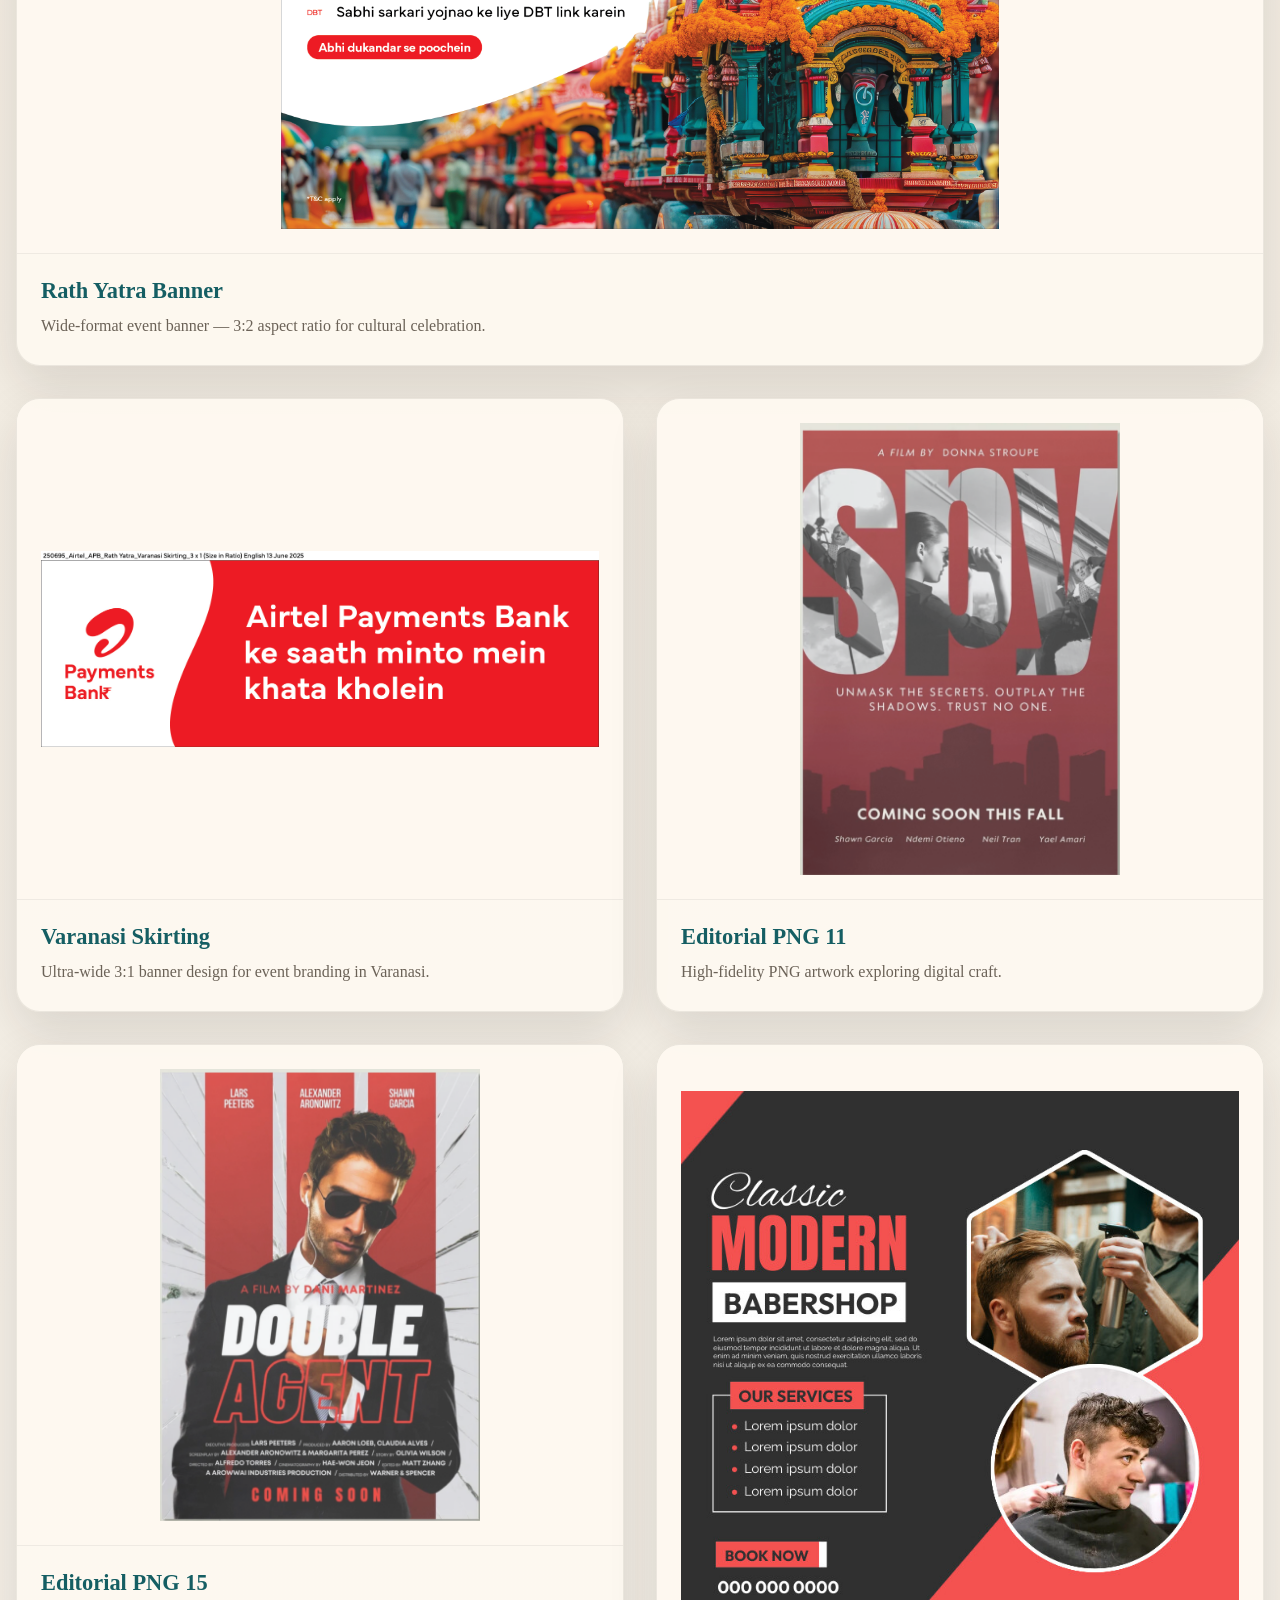
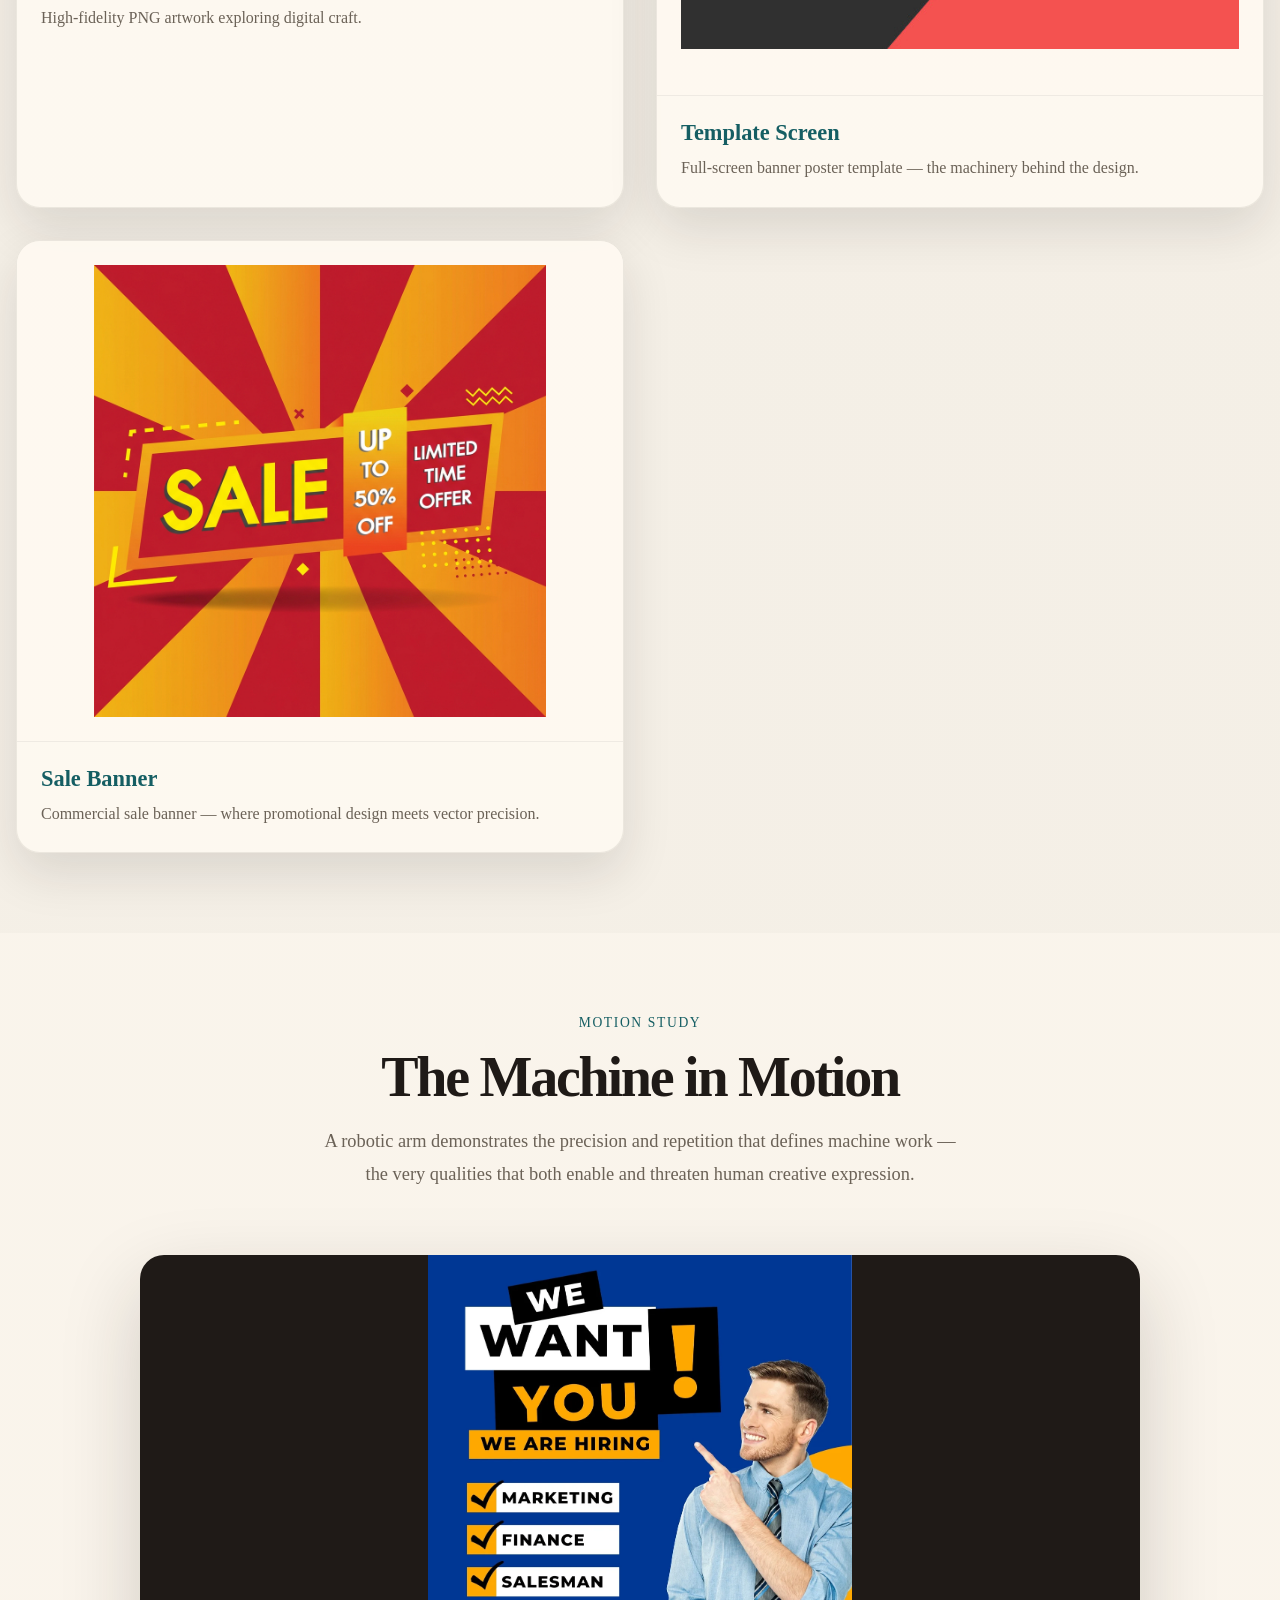
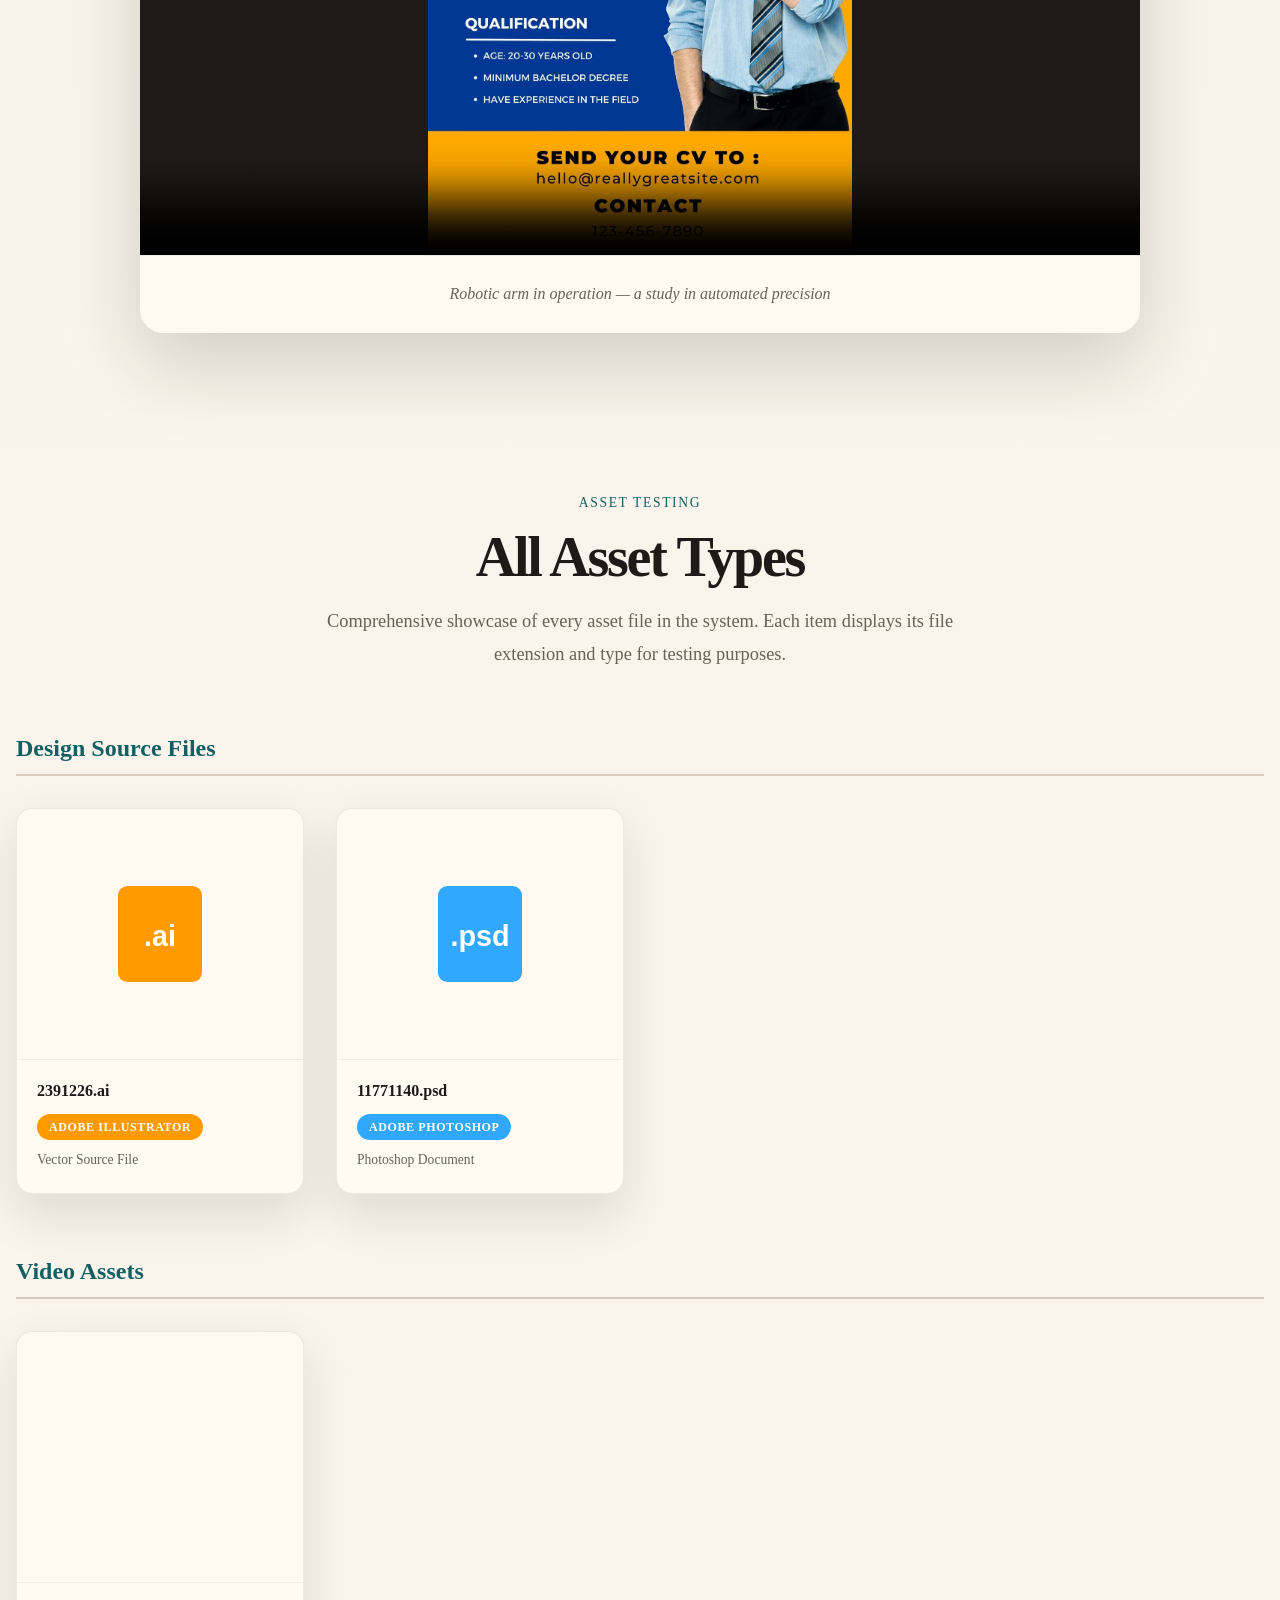
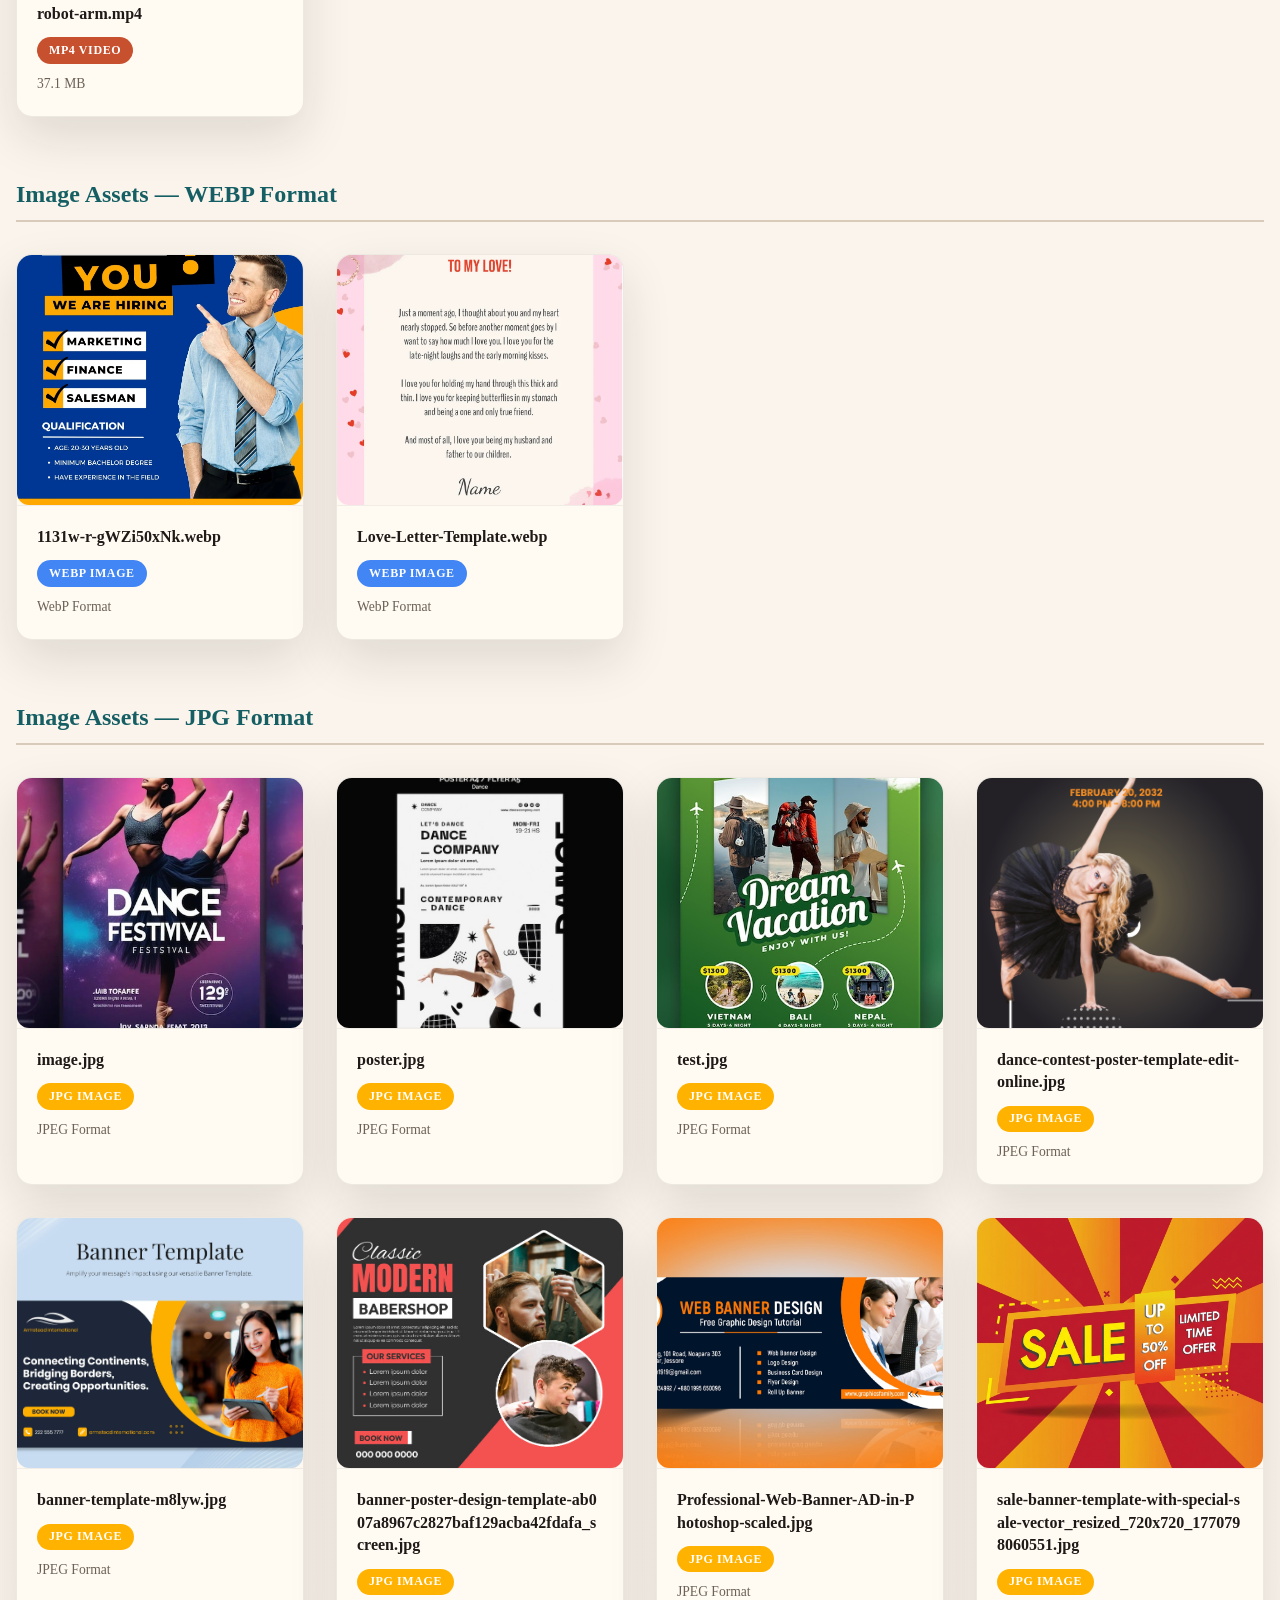
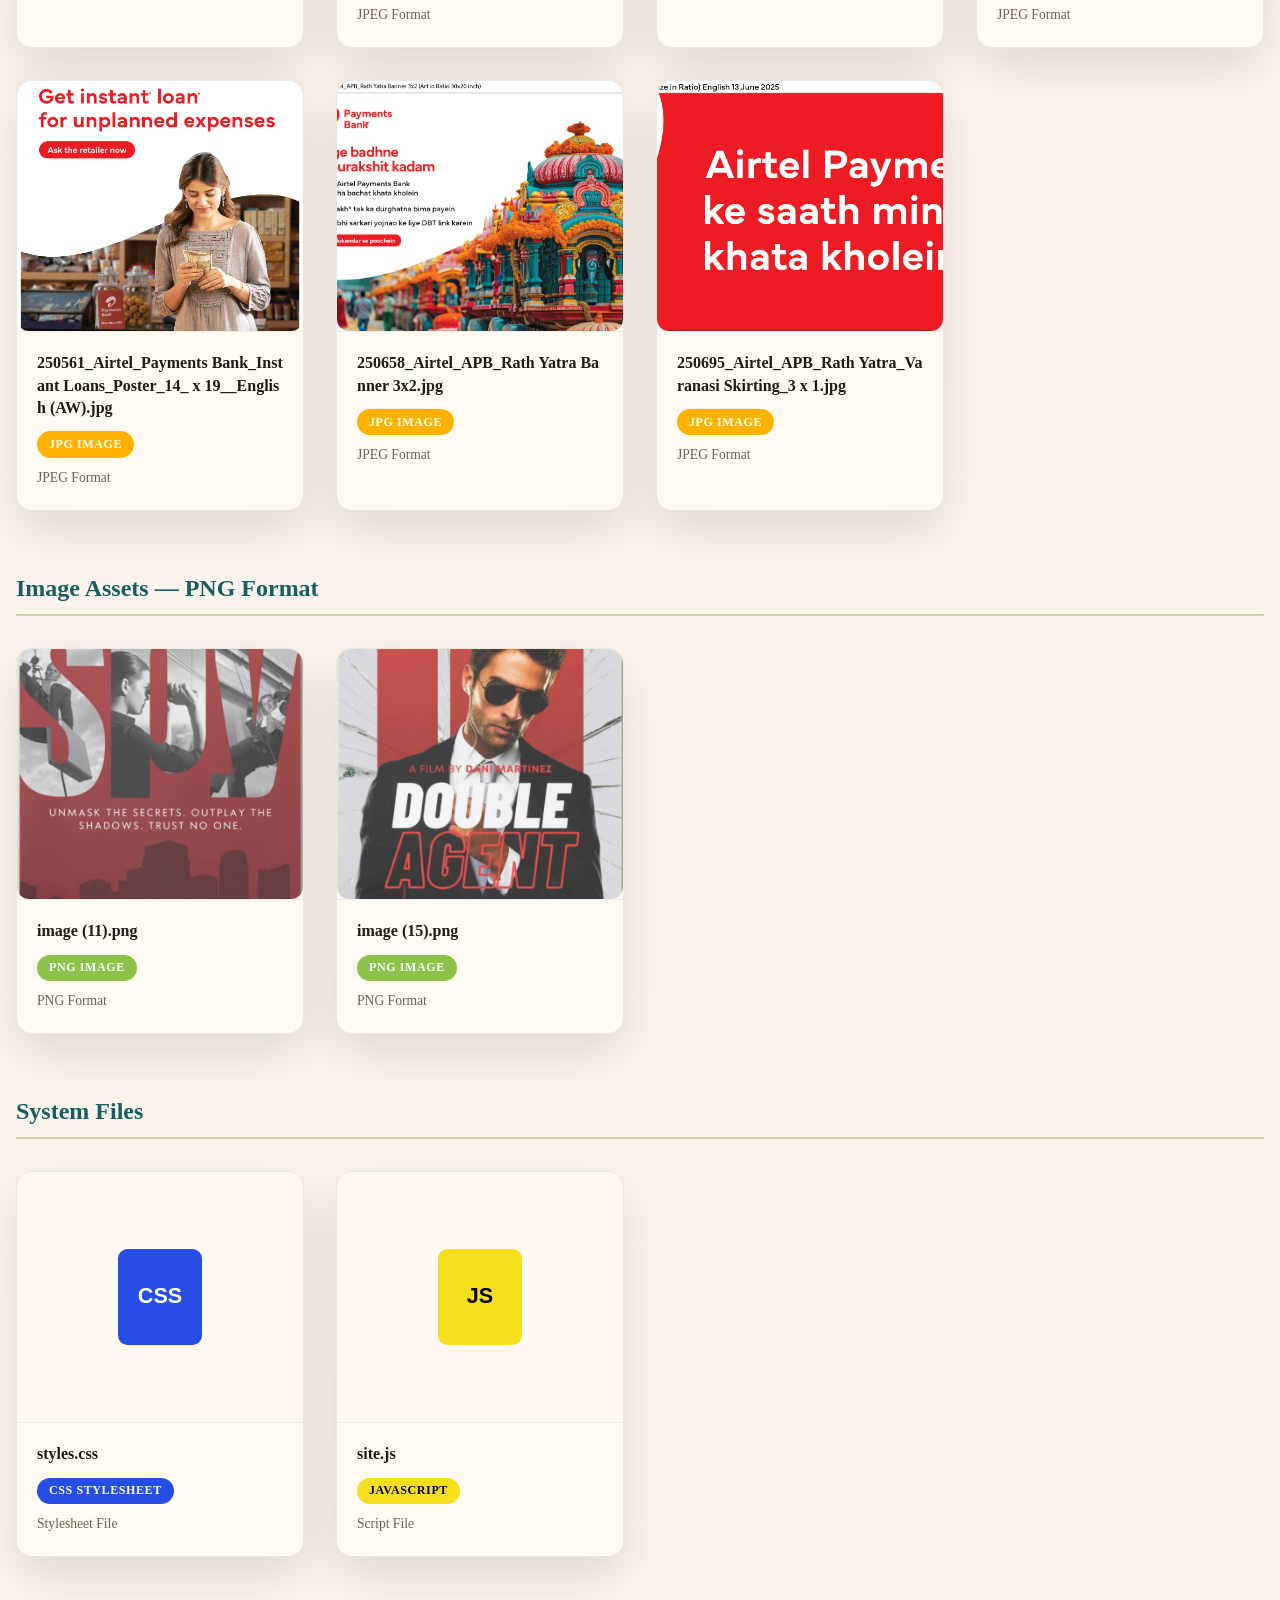
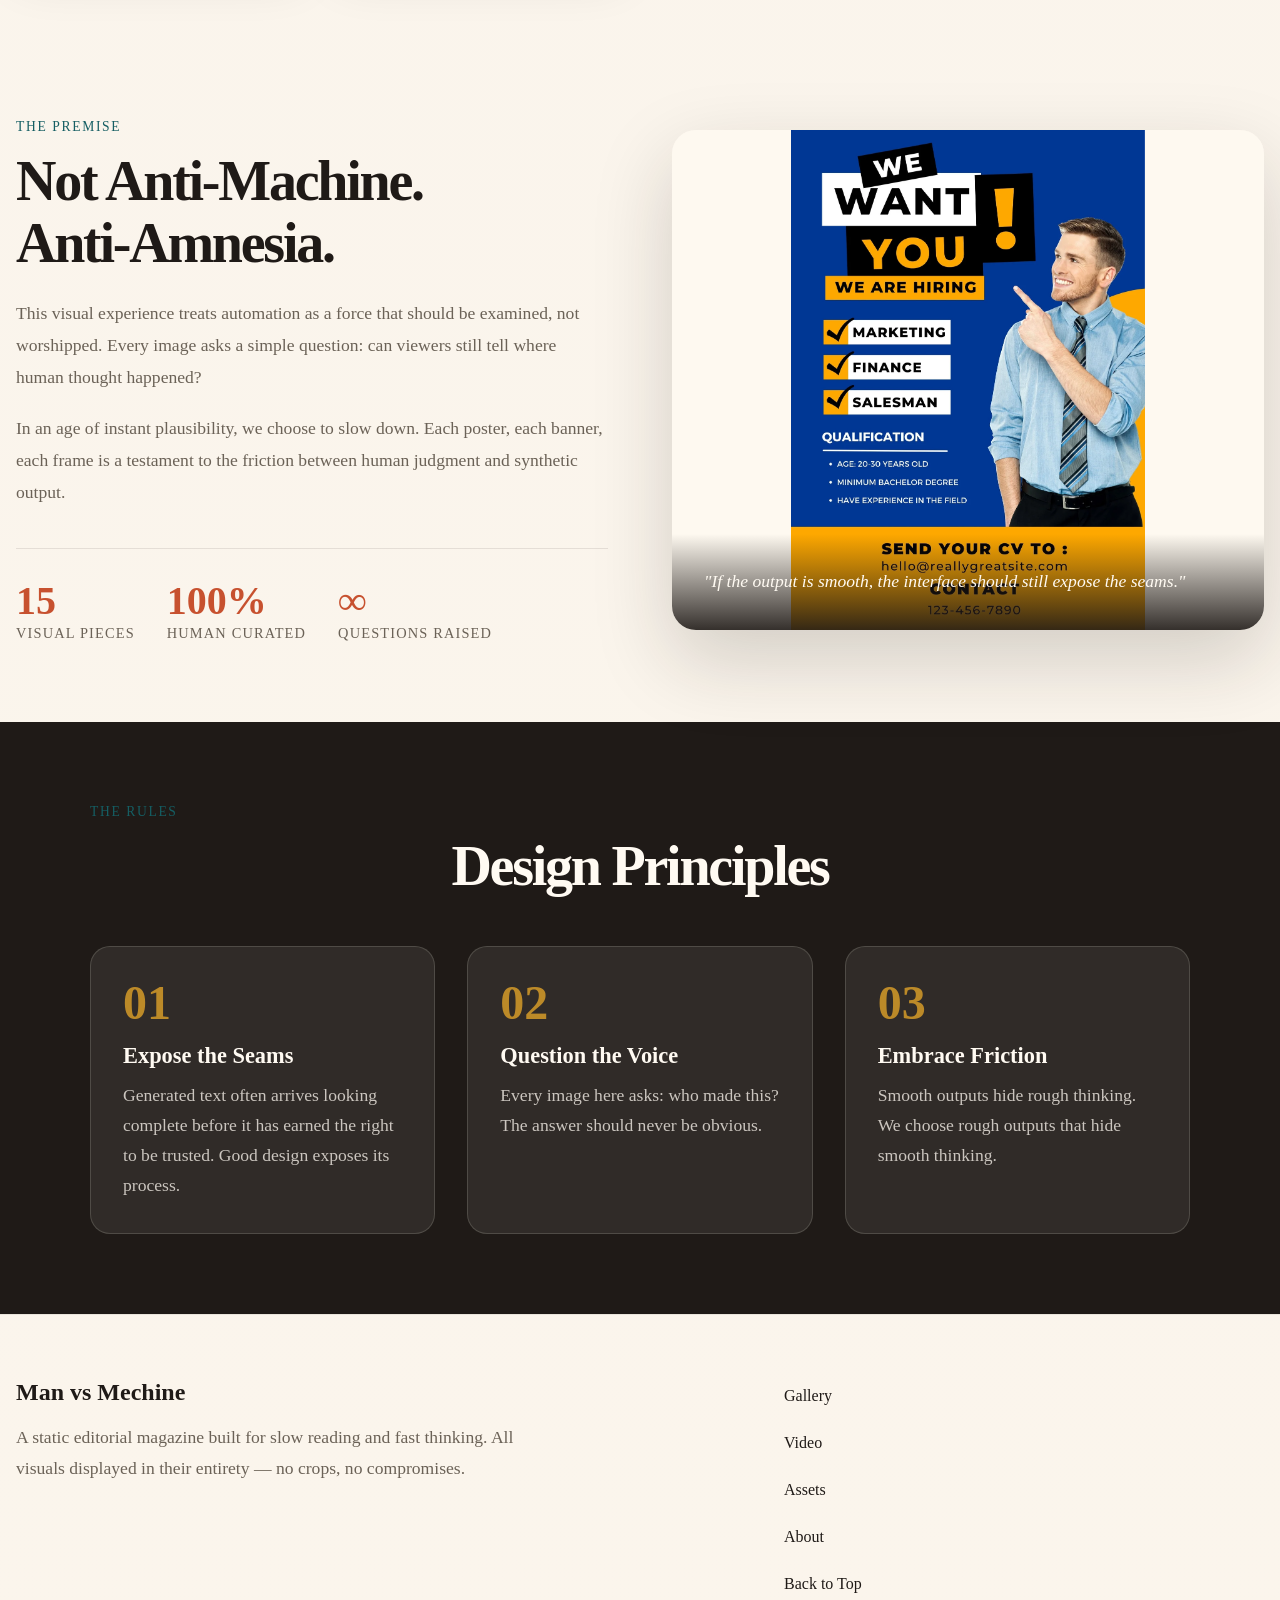
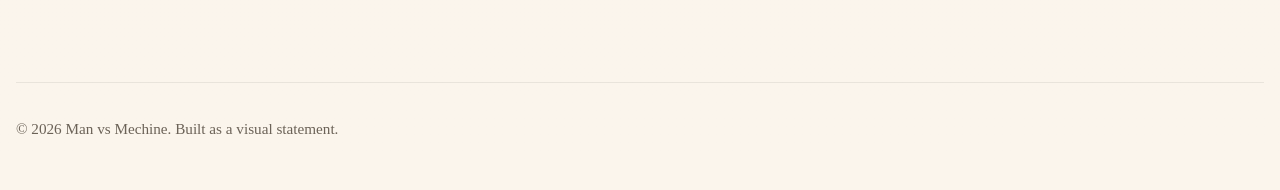
==== commit 819621ff: "Add video showcase and asset testing sections with hover video previews" ====
--- a/index.html
+++ b/index.html
@@ -34,6 +34,8 @@
           </a>
           <nav class="nav-links">
             <a href="#gallery">Gallery</a>
+            <a href="#video-showcase">Video</a>
+            <a href="#asset-test">Assets</a>
             <a href="#about">About</a>
           </nav>
         </div>
@@ -42,12 +44,24 @@
       <main>
         <!-- Hero Section -->
         <section class="hero">
+          <div class="hero-video-background">
+            <video
+              autoplay
+              muted
+              loop
+              playsinline
+              class="hero-video"
+            >
+              <source src="assets/robot-arm.mp4" type="video/mp4" />
+            </video>
+            <div class="video-overlay"></div>
+          </div>
           <div class="container hero-content">
             <span class="eyebrow">Issue 01 / Human Friction</span>
             <h1>Man vs Mechine</h1>
             <p class="lead">
-              A visual editorial exploring craft, authorship, and the messy line 
-              between human judgment and synthetic output. Built like a magazine, 
+              A visual editorial exploring craft, authorship, and the messy line
+              between human judgment and synthetic output. Built like a magazine,
               experienced like a gallery.
             </p>
             <div class="cta-row">
@@ -294,6 +308,324 @@
                   <p>Commercial sale banner — where promotional design meets vector precision.</p>
                 </div>
               </article>
+            </div>
+          </div>
+        </section>
+
+        <!-- Video Showcase Section -->
+        <section id="video-showcase" class="section video-section">
+          <div class="container">
+            <div class="section-header">
+              <span class="section-label">Motion Study</span>
+              <h2>The Machine in Motion</h2>
+              <p class="section-desc">
+                A robotic arm demonstrates the precision and repetition that defines machine work — 
+                the very qualities that both enable and threaten human creative expression.
+              </p>
+            </div>
+            <div class="video-container">
+              <video
+                controls
+                class="showcase-video"
+                poster="assets/images/1131w-r-gWZi50xNk.webp"
+              >
+                <source src="assets/robot-arm.mp4" type="video/mp4" />
+                Your browser does not support the video tag.
+              </video>
+              <div class="video-caption">
+                <p>Robotic arm in operation — a study in automated precision</p>
+              </div>
+            </div>
+          </div>
+        </section>
+
+        <!-- Asset Testing Section -->
+        <section id="asset-test" class="section asset-test-section">
+          <div class="container">
+            <div class="section-header">
+              <span class="section-label">Asset Testing</span>
+              <h2>All Asset Types</h2>
+              <p class="section-desc">
+                Comprehensive showcase of every asset file in the system. Each item displays its file extension and type for testing purposes.
+              </p>
+            </div>
+
+            <!-- Design Source Files -->
+            <div class="asset-category">
+              <h3 class="category-title">Design Source Files</h3>
+              <div class="asset-grid">
+                <!-- AI File -->
+                <article class="asset-card">
+                  <div class="asset-preview asset-icon">
+                    <svg viewBox="0 0 100 100" xmlns="http://www.w3.org/2000/svg">
+                      <rect x="15" y="10" width="70" height="80" rx="8" fill="#FF9A00" />
+                      <text x="50" y="60" text-anchor="middle" fill="#fff" font-size="24" font-weight="bold" font-family="Arial">.ai</text>
+                    </svg>
+                  </div>
+                  <div class="asset-info">
+                    <h4>2391226.ai</h4>
+                    <span class="file-extension badge-ai">Adobe Illustrator</span>
+                    <p class="file-size">Vector Source File</p>
+                  </div>
+                </article>
+
+                <!-- PSD File -->
+                <article class="asset-card">
+                  <div class="asset-preview asset-icon">
+                    <svg viewBox="0 0 100 100" xmlns="http://www.w3.org/2000/svg">
+                      <rect x="15" y="10" width="70" height="80" rx="8" fill="#31A8FF" />
+                      <text x="50" y="60" text-anchor="middle" fill="#fff" font-size="24" font-weight="bold" font-family="Arial">.psd</text>
+                    </svg>
+                  </div>
+                  <div class="asset-info">
+                    <h4>11771140.psd</h4>
+                    <span class="file-extension badge-psd">Adobe Photoshop</span>
+                    <p class="file-size">Photoshop Document</p>
+                  </div>
+                </article>
+              </div>
+            </div>
+
+            <!-- Video Assets -->
+            <div class="asset-category">
+              <h3 class="category-title">Video Assets</h3>
+              <div class="asset-grid">
+                <article class="asset-card">
+                  <div class="asset-preview asset-video">
+                    <video muted loop playsinline class="preview-video">
+                      <source src="assets/robot-arm.mp4" type="video/mp4" />
+                    </video>
+                    <div class="play-overlay">
+                      <svg viewBox="0 0 60 60" xmlns="http://www.w3.org/2000/svg">
+                        <circle cx="30" cy="30" r="28" fill="rgba(0,0,0,0.7)" />
+                        <polygon points="24,18 24,42 42,30" fill="#fff" />
+                      </svg>
+                    </div>
+                  </div>
+                  <div class="asset-info">
+                    <h4>robot-arm.mp4</h4>
+                    <span class="file-extension badge-video">MP4 Video</span>
+                    <p class="file-size">37.1 MB</p>
+                  </div>
+                </article>
+              </div>
+            </div>
+
+            <!-- Image Assets - WEBP -->
+            <div class="asset-category">
+              <h3 class="category-title">Image Assets — WEBP Format</h3>
+              <div class="asset-grid">
+                <article class="asset-card">
+                  <div class="asset-preview asset-image">
+                    <img src="assets/images/1131w-r-gWZi50xNk.webp" alt="Featured artwork" loading="lazy" />
+                  </div>
+                  <div class="asset-info">
+                    <h4>1131w-r-gWZi50xNk.webp</h4>
+                    <span class="file-extension badge-webp">WEBP Image</span>
+                    <p class="file-size">WebP Format</p>
+                  </div>
+                </article>
+
+                <article class="asset-card">
+                  <div class="asset-preview asset-image">
+                    <img src="assets/images/Love-Letter-Template.webp" alt="Love letter template" loading="lazy" />
+                  </div>
+                  <div class="asset-info">
+                    <h4>Love-Letter-Template.webp</h4>
+                    <span class="file-extension badge-webp">WEBP Image</span>
+                    <p class="file-size">WebP Format</p>
+                  </div>
+                </article>
+              </div>
+            </div>
+
+            <!-- Image Assets - JPG -->
+            <div class="asset-category">
+              <h3 class="category-title">Image Assets — JPG Format</h3>
+              <div class="asset-grid">
+                <article class="asset-card">
+                  <div class="asset-preview asset-image">
+                    <img src="assets/images/image.jpg" alt="Editorial poster" loading="lazy" />
+                  </div>
+                  <div class="asset-info">
+                    <h4>image.jpg</h4>
+                    <span class="file-extension badge-jpg">JPG Image</span>
+                    <p class="file-size">JPEG Format</p>
+                  </div>
+                </article>
+
+                <article class="asset-card">
+                  <div class="asset-preview asset-image">
+                    <img src="assets/images/poster.jpg" alt="Square poster" loading="lazy" />
+                  </div>
+                  <div class="asset-info">
+                    <h4>poster.jpg</h4>
+                    <span class="file-extension badge-jpg">JPG Image</span>
+                    <p class="file-size">JPEG Format</p>
+                  </div>
+                </article>
+
+                <article class="asset-card">
+                  <div class="asset-preview asset-image">
+                    <img src="assets/images/test.jpg" alt="Test image" loading="lazy" />
+                  </div>
+                  <div class="asset-info">
+                    <h4>test.jpg</h4>
+                    <span class="file-extension badge-jpg">JPG Image</span>
+                    <p class="file-size">JPEG Format</p>
+                  </div>
+                </article>
+
+                <article class="asset-card">
+                  <div class="asset-preview asset-image">
+                    <img src="assets/images/dance-contest-poster-template-edit-online.jpg" alt="Dance contest poster" loading="lazy" />
+                  </div>
+                  <div class="asset-info">
+                    <h4>dance-contest-poster-template-edit-online.jpg</h4>
+                    <span class="file-extension badge-jpg">JPG Image</span>
+                    <p class="file-size">JPEG Format</p>
+                  </div>
+                </article>
+
+                <article class="asset-card">
+                  <div class="asset-preview asset-image">
+                    <img src="assets/images/banner-template-m8lyw.jpg" alt="Banner template" loading="lazy" />
+                  </div>
+                  <div class="asset-info">
+                    <h4>banner-template-m8lyw.jpg</h4>
+                    <span class="file-extension badge-jpg">JPG Image</span>
+                    <p class="file-size">JPEG Format</p>
+                  </div>
+                </article>
+
+                <article class="asset-card">
+                  <div class="asset-preview asset-image">
+                    <img src="assets/images/banner-poster-design-template-ab007a8967c2827baf129acba42fdafa_screen.jpg" alt="Banner poster template" loading="lazy" />
+                  </div>
+                  <div class="asset-info">
+                    <h4>banner-poster-design-template-ab007a8967c2827baf129acba42fdafa_screen.jpg</h4>
+                    <span class="file-extension badge-jpg">JPG Image</span>
+                    <p class="file-size">JPEG Format</p>
+                  </div>
+                </article>
+
+                <article class="asset-card">
+                  <div class="asset-preview asset-image">
+                    <img src="assets/images/Professional-Web-Banner-AD-in-Photoshop-scaled.jpg" alt="Professional web banner" loading="lazy" />
+                  </div>
+                  <div class="asset-info">
+                    <h4>Professional-Web-Banner-AD-in-Photoshop-scaled.jpg</h4>
+                    <span class="file-extension badge-jpg">JPG Image</span>
+                    <p class="file-size">JPEG Format</p>
+                  </div>
+                </article>
+
+                <article class="asset-card">
+                  <div class="asset-preview asset-image">
+                    <img src="assets/images/sale-banner-template-with-special-sale-vector_resized_720x720_1770798060551.jpg" alt="Sale banner" loading="lazy" />
+                  </div>
+                  <div class="asset-info">
+                    <h4>sale-banner-template-with-special-sale-vector_resized_720x720_1770798060551.jpg</h4>
+                    <span class="file-extension badge-jpg">JPG Image</span>
+                    <p class="file-size">JPEG Format</p>
+                  </div>
+                </article>
+
+                <article class="asset-card">
+                  <div class="asset-preview asset-image">
+                    <img src="assets/images/250561_Airtel_Payments Bank_Instant Loans_Poster_14_ x 19__English (AW).jpg" alt="Airtel payments poster" loading="lazy" />
+                  </div>
+                  <div class="asset-info">
+                    <h4>250561_Airtel_Payments Bank_Instant Loans_Poster_14_ x 19__English (AW).jpg</h4>
+                    <span class="file-extension badge-jpg">JPG Image</span>
+                    <p class="file-size">JPEG Format</p>
+                  </div>
+                </article>
+
+                <article class="asset-card">
+                  <div class="asset-preview asset-image">
+                    <img src="assets/images/250658_Airtel_APB_Rath Yatra Banner 3x2.jpg" alt="Airtel banner" loading="lazy" />
+                  </div>
+                  <div class="asset-info">
+                    <h4>250658_Airtel_APB_Rath Yatra Banner 3x2.jpg</h4>
+                    <span class="file-extension badge-jpg">JPG Image</span>
+                    <p class="file-size">JPEG Format</p>
+                  </div>
+                </article>
+
+                <article class="asset-card">
+                  <div class="asset-preview asset-image">
+                    <img src="assets/images/250695_Airtel_APB_Rath Yatra_Varanasi Skirting_3 x 1.jpg" alt="Airtel skirting" loading="lazy" />
+                  </div>
+                  <div class="asset-info">
+                    <h4>250695_Airtel_APB_Rath Yatra_Varanasi Skirting_3 x 1.jpg</h4>
+                    <span class="file-extension badge-jpg">JPG Image</span>
+                    <p class="file-size">JPEG Format</p>
+                  </div>
+                </article>
+              </div>
+            </div>
+
+            <!-- Image Assets - PNG -->
+            <div class="asset-category">
+              <h3 class="category-title">Image Assets — PNG Format</h3>
+              <div class="asset-grid">
+                <article class="asset-card">
+                  <div class="asset-preview asset-image">
+                    <img src="assets/images/image (11).png" alt="Editorial PNG 11" loading="lazy" />
+                  </div>
+                  <div class="asset-info">
+                    <h4>image (11).png</h4>
+                    <span class="file-extension badge-png">PNG Image</span>
+                    <p class="file-size">PNG Format</p>
+                  </div>
+                </article>
+
+                <article class="asset-card">
+                  <div class="asset-preview asset-image">
+                    <img src="assets/images/image (15).png" alt="Editorial PNG 15" loading="lazy" />
+                  </div>
+                  <div class="asset-info">
+                    <h4>image (15).png</h4>
+                    <span class="file-extension badge-png">PNG Image</span>
+                    <p class="file-size">PNG Format</p>
+                  </div>
+                </article>
+              </div>
+            </div>
+
+            <!-- System Files -->
+            <div class="asset-category">
+              <h3 class="category-title">System Files</h3>
+              <div class="asset-grid">
+                <article class="asset-card">
+                  <div class="asset-preview asset-icon">
+                    <svg viewBox="0 0 100 100" xmlns="http://www.w3.org/2000/svg">
+                      <rect x="15" y="10" width="70" height="80" rx="8" fill="#264DE4" />
+                      <text x="50" y="55" text-anchor="middle" fill="#fff" font-size="18" font-weight="bold" font-family="Arial">CSS</text>
+                    </svg>
+                  </div>
+                  <div class="asset-info">
+                    <h4>styles.css</h4>
+                    <span class="file-extension badge-css">CSS Stylesheet</span>
+                    <p class="file-size">Stylesheet File</p>
+                  </div>
+                </article>
+
+                <article class="asset-card">
+                  <div class="asset-preview asset-icon">
+                    <svg viewBox="0 0 100 100" xmlns="http://www.w3.org/2000/svg">
+                      <rect x="15" y="10" width="70" height="80" rx="8" fill="#F7DF1E" />
+                      <text x="50" y="55" text-anchor="middle" fill="#000" font-size="18" font-weight="bold" font-family="Arial">JS</text>
+                    </svg>
+                  </div>
+                  <div class="asset-info">
+                    <h4>site.js</h4>
+                    <span class="file-extension badge-js">JavaScript</span>
+                    <p class="file-size">Script File</p>
+                  </div>
+                </article>
+              </div>
             </div>
           </div>
         </section>
@@ -384,6 +716,8 @@
           </div>
           <div class="footer-links">
             <a href="#gallery">Gallery</a>
+            <a href="#video-showcase">Video</a>
+            <a href="#asset-test">Assets</a>
             <a href="#about">About</a>
             <a href="#">Back to Top</a>
           </div>
--- a/assets/styles.css
+++ b/assets/styles.css
@@ -112,9 +112,44 @@
 .hero {
   padding: 6rem 0 5rem;
   text-align: center;
+  position: relative;
+  overflow: hidden;
+}
+
+.hero-video-background {
+  position: absolute;
+  top: 0;
+  left: 0;
+  width: 100%;
+  height: 100%;
+  z-index: 0;
+  overflow: hidden;
+}
+
+.hero-video {
+  width: 100%;
+  height: 100%;
+  object-fit: cover;
+  opacity: 0.15;
+}
+
+.video-overlay {
+  position: absolute;
+  top: 0;
+  left: 0;
+  width: 100%;
+  height: 100%;
+  background: linear-gradient(
+    180deg,
+    rgba(244, 239, 230, 0.7) 0%,
+    rgba(244, 239, 230, 0.85) 50%,
+    rgba(244, 239, 230, 0.95) 100%
+  );
 }
 
 .hero-content {
+  position: relative;
+  z-index: 1;
   max-width: 900px;
 }
 
@@ -286,6 +321,215 @@
   font-size: 1rem;
 }
 
+/* Video Showcase Section */
+.video-section {
+  background: rgba(255, 250, 242, 0.5);
+}
+
+.video-container {
+  max-width: 1000px;
+  margin: 0 auto;
+  border-radius: 24px;
+  overflow: hidden;
+  box-shadow: var(--shadow-lg);
+  background: var(--paper);
+}
+
+.showcase-video {
+  width: 100%;
+  display: block;
+  background: var(--ink);
+  max-height: 600px;
+  object-fit: contain;
+}
+
+.video-caption {
+  padding: 1.5rem 2rem;
+  background: rgba(255, 250, 242, 0.9);
+  border-top: 1px solid rgba(31, 26, 23, 0.08);
+}
+
+.video-caption p {
+  margin: 0;
+  font-size: 1rem;
+  font-style: italic;
+  color: var(--muted);
+  text-align: center;
+}
+
+/* Asset Testing Section */
+.asset-test-section {
+  background: rgba(255, 250, 242, 0.5);
+}
+
+.asset-category {
+  margin-bottom: 4rem;
+}
+
+.asset-category:last-child {
+  margin-bottom: 0;
+}
+
+.category-title {
+  font-size: 1.5rem;
+  font-weight: 600;
+  color: var(--accent-2);
+  margin-bottom: 2rem;
+  padding-bottom: 0.75rem;
+  border-bottom: 2px solid var(--line);
+}
+
+.asset-grid {
+  display: grid;
+  grid-template-columns: repeat(auto-fill, minmax(280px, 1fr));
+  gap: 2rem;
+}
+
+.asset-card {
+  background: var(--paper);
+  border: 1px solid rgba(31, 26, 23, 0.08);
+  border-radius: 16px;
+  overflow: hidden;
+  box-shadow: var(--shadow);
+  transition: transform 0.3s ease, box-shadow 0.3s ease;
+}
+
+.asset-card:hover {
+  transform: translateY(-4px);
+  box-shadow: var(--shadow-lg);
+}
+
+.asset-preview {
+  width: 100%;
+  height: 250px;
+  background: rgba(255, 250, 242, 0.5);
+  display: flex;
+  align-items: center;
+  justify-content: center;
+  overflow: hidden;
+  position: relative;
+}
+
+.asset-preview img {
+  width: 100%;
+  height: 100%;
+  object-fit: cover;
+  transition: transform 0.3s ease;
+}
+
+.asset-card:hover .asset-preview img {
+  transform: scale(1.05);
+}
+
+.asset-icon svg {
+  width: 120px;
+  height: 120px;
+}
+
+.asset-video {
+  position: relative;
+  cursor: pointer;
+}
+
+.preview-video {
+  width: 100%;
+  height: 100%;
+  object-fit: cover;
+}
+
+.play-overlay {
+  position: absolute;
+  top: 0;
+  left: 0;
+  width: 100%;
+  height: 100%;
+  display: flex;
+  align-items: center;
+  justify-content: center;
+  background: rgba(0, 0, 0, 0.3);
+  opacity: 0;
+  transition: opacity 0.3s ease;
+}
+
+.asset-video:hover .play-overlay {
+  opacity: 1;
+}
+
+.play-overlay svg {
+  width: 60px;
+  height: 60px;
+}
+
+.asset-info {
+  padding: 1.25rem;
+  border-top: 1px solid rgba(31, 26, 23, 0.06);
+}
+
+.asset-info h4 {
+  margin: 0 0 0.75rem;
+  font-size: 1rem;
+  font-weight: 600;
+  word-break: break-all;
+  line-height: 1.4;
+}
+
+.file-extension {
+  display: inline-block;
+  padding: 0.35rem 0.75rem;
+  border-radius: 999px;
+  font-size: 0.75rem;
+  font-weight: 600;
+  text-transform: uppercase;
+  letter-spacing: 0.05em;
+  margin-bottom: 0.5rem;
+}
+
+.badge-ai {
+  background: #FF9A00;
+  color: #fff;
+}
+
+.badge-psd {
+  background: #31A8FF;
+  color: #fff;
+}
+
+.badge-video {
+  background: var(--accent);
+  color: #fff;
+}
+
+.badge-webp {
+  background: #4285F4;
+  color: #fff;
+}
+
+.badge-jpg {
+  background: #FFB300;
+  color: #fff;
+}
+
+.badge-png {
+  background: #8BC34A;
+  color: #fff;
+}
+
+.badge-css {
+  background: #264DE4;
+  color: #fff;
+}
+
+.badge-js {
+  background: #F7DF1E;
+  color: #000;
+}
+
+.file-size {
+  margin: 0;
+  font-size: 0.85rem;
+  color: var(--muted);
+}
+
 /* About Section */
 .about-section {
   background: rgba(255, 250, 242, 0.5);
@@ -476,23 +720,27 @@
   .gallery-full {
     grid-template-columns: 1fr;
   }
-  
+
   .gallery-item.wide {
     grid-column: 1;
   }
-  
+
   .about-grid {
     grid-template-columns: 1fr;
     gap: 2.5rem;
   }
-  
+
   .rules-grid {
     grid-template-columns: 1fr;
   }
-  
+
   .footer-content {
     grid-template-columns: 1fr;
     gap: 2rem;
+  }
+
+  .asset-grid {
+    grid-template-columns: repeat(auto-fill, minmax(250px, 1fr));
   }
 }
 
@@ -502,33 +750,41 @@
     align-items: center;
     text-align: center;
   }
-  
+
   .hero {
     padding: 4rem 0 3rem;
   }
-  
+
   h1 {
     font-size: clamp(2.5rem, 12vw, 4rem);
   }
-  
+
   .section {
     padding: 3.5rem 0;
   }
-  
+
   .gallery-item .image-wrapper {
     height: 400px;
   }
-  
+
   .gallery-item.large .image-wrapper {
     height: 500px;
   }
-  
+
   .stats-row {
     flex-direction: column;
     gap: 1.5rem;
   }
-  
+
   .about-visual .visual-card img {
     height: 350px;
   }
-}
+
+  .asset-grid {
+    grid-template-columns: 1fr;
+  }
+
+  .category-title {
+    font-size: 1.25rem;
+  }
+}
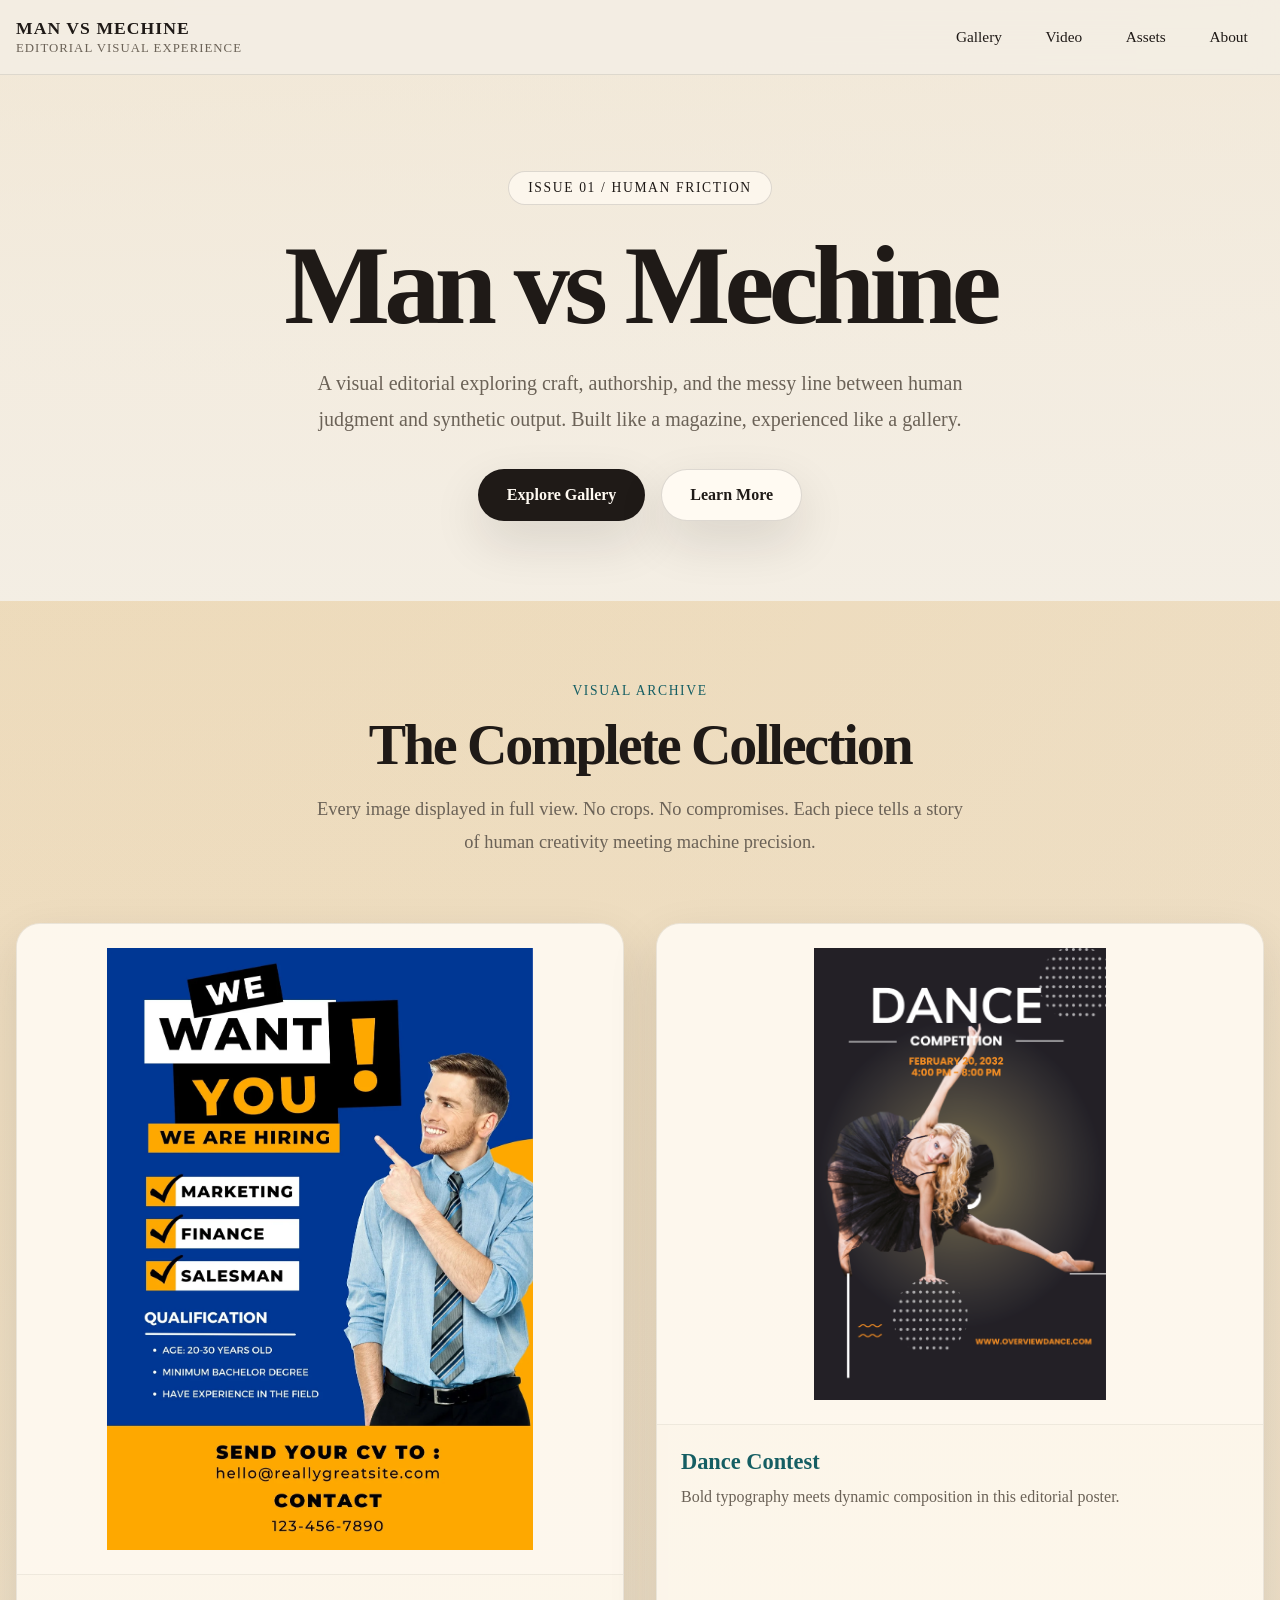
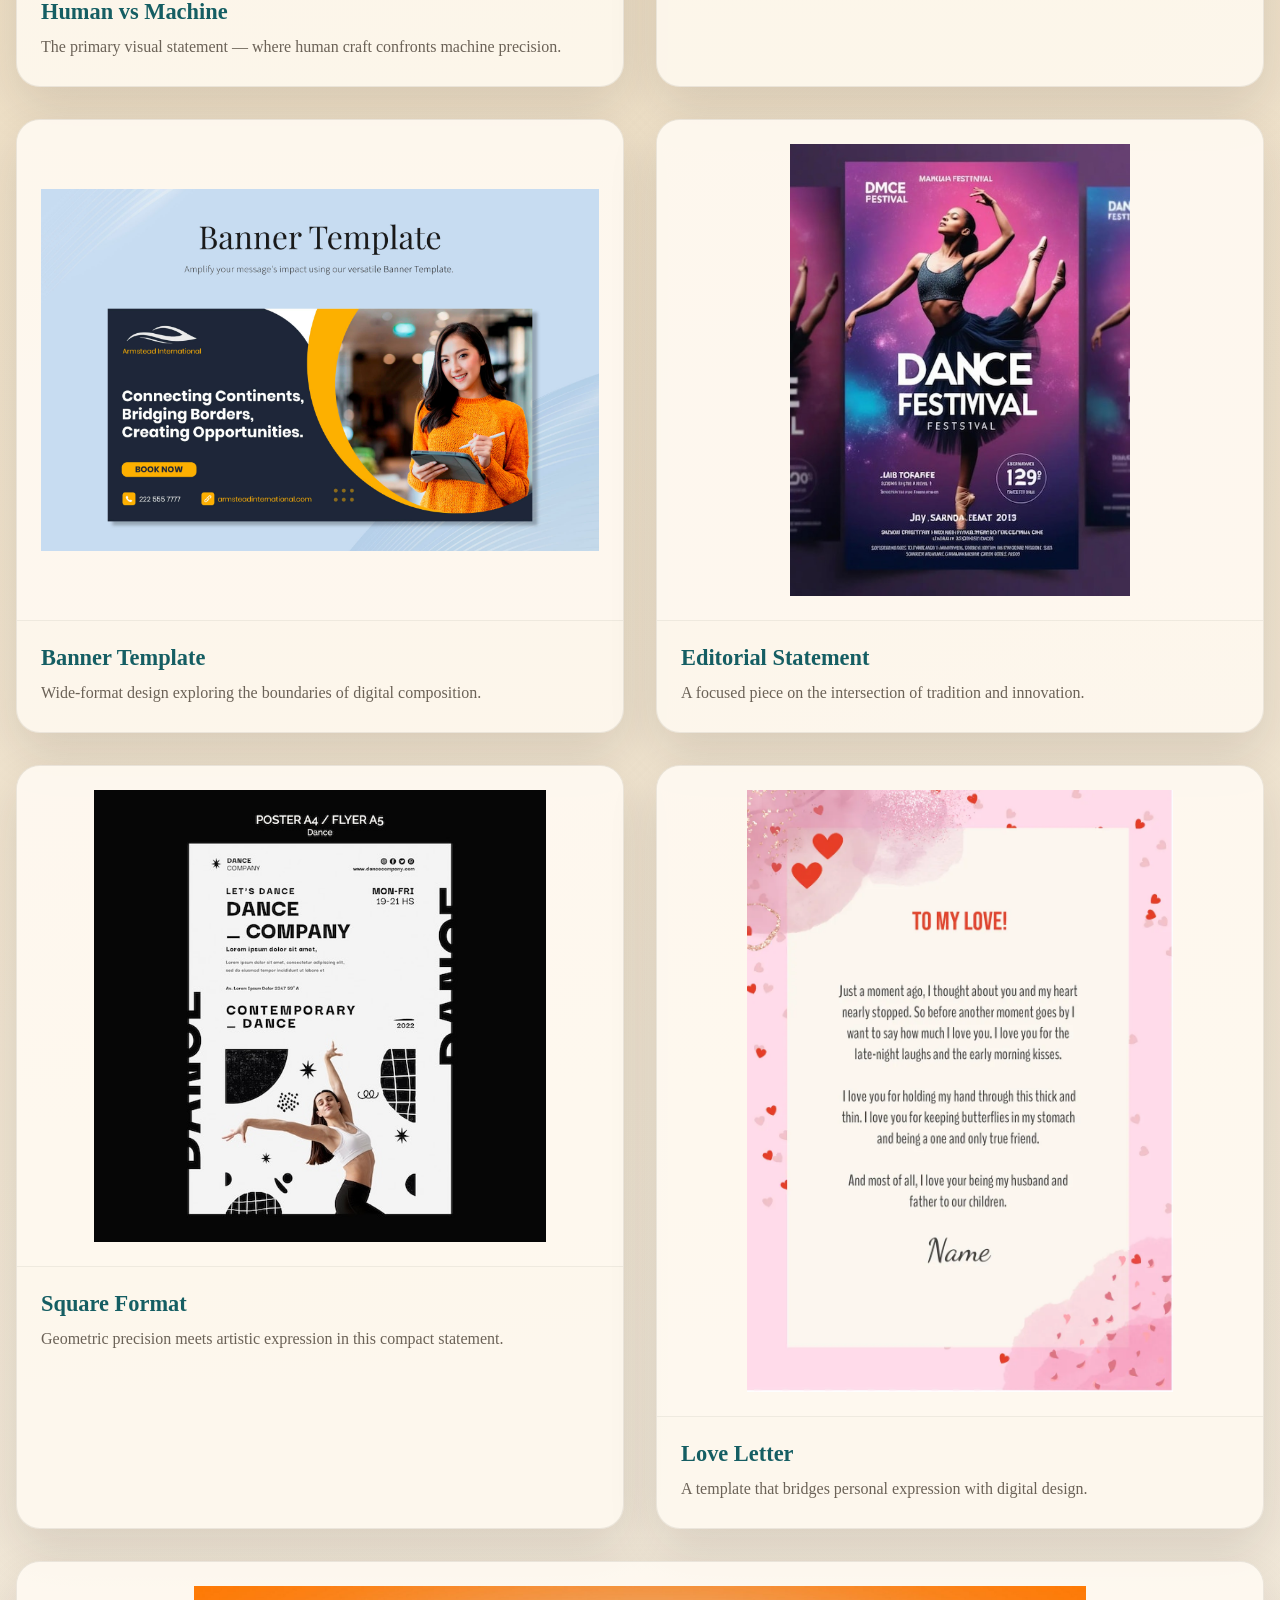
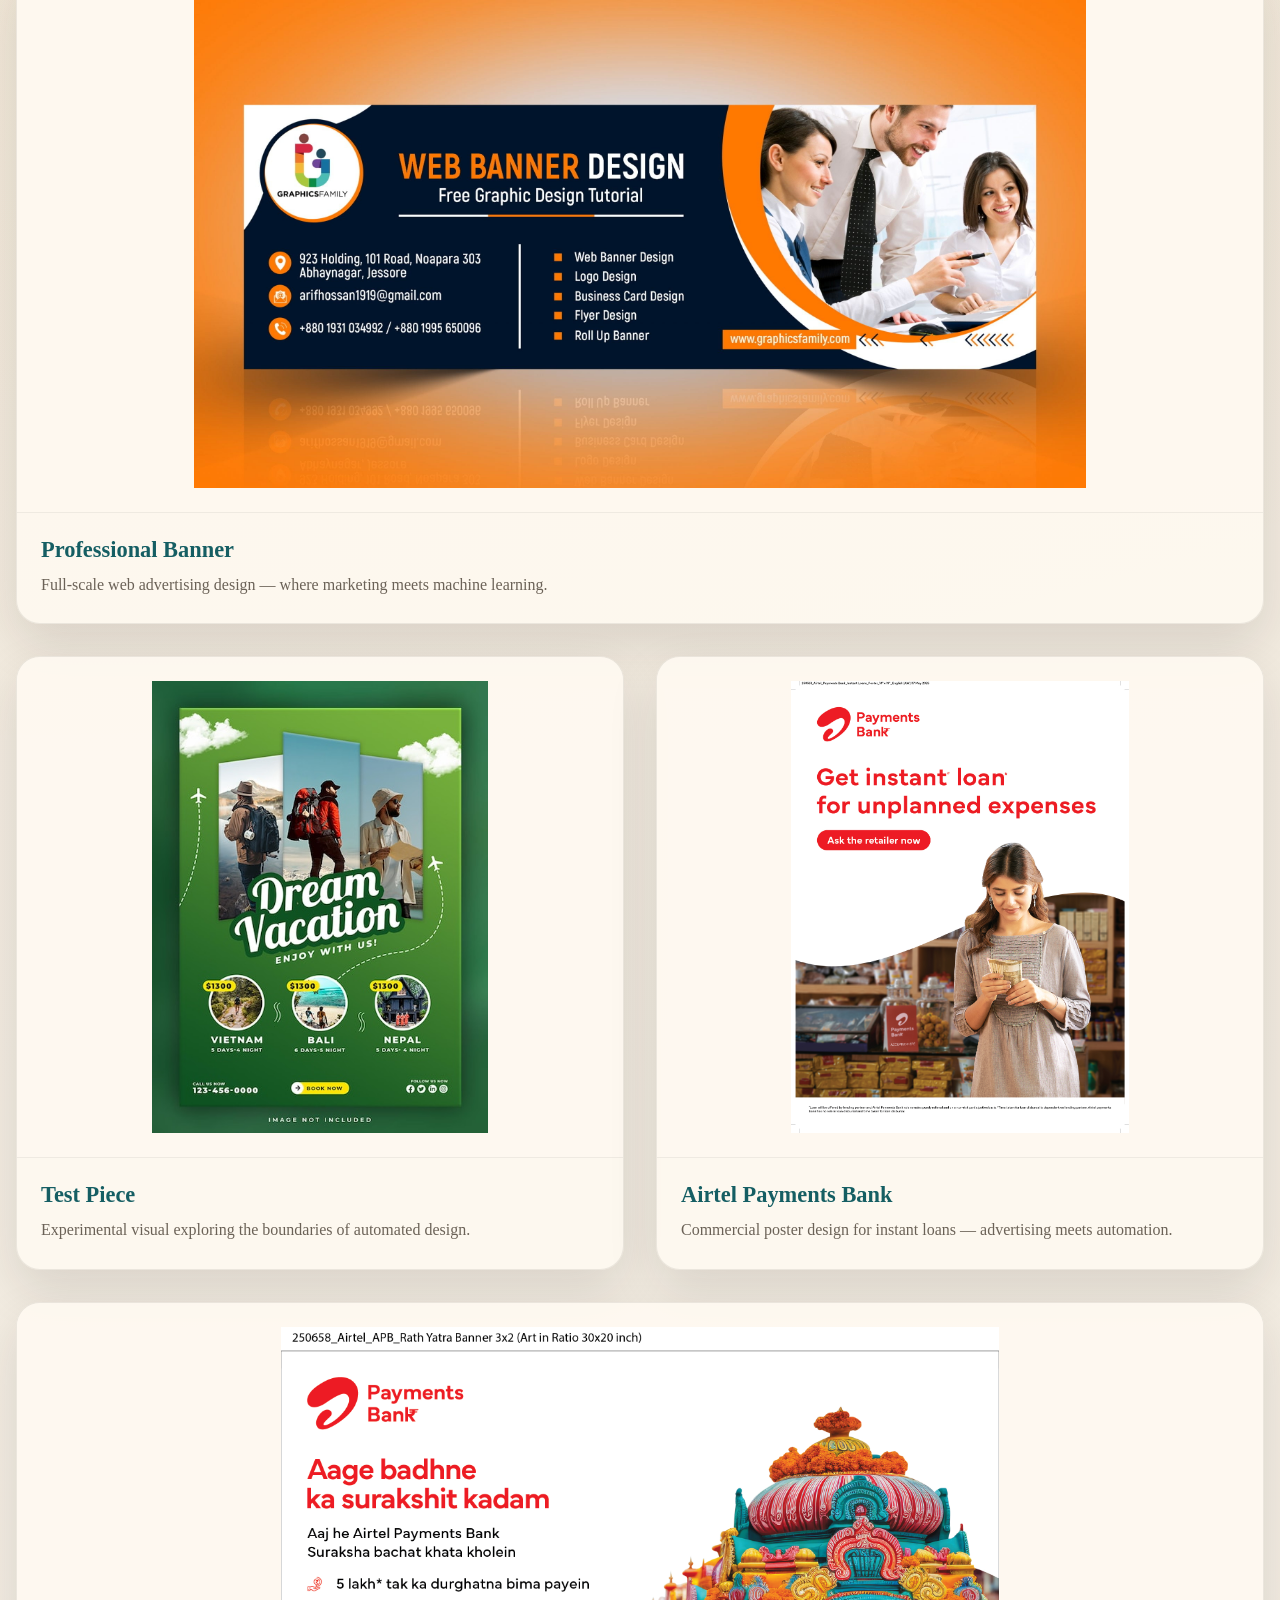
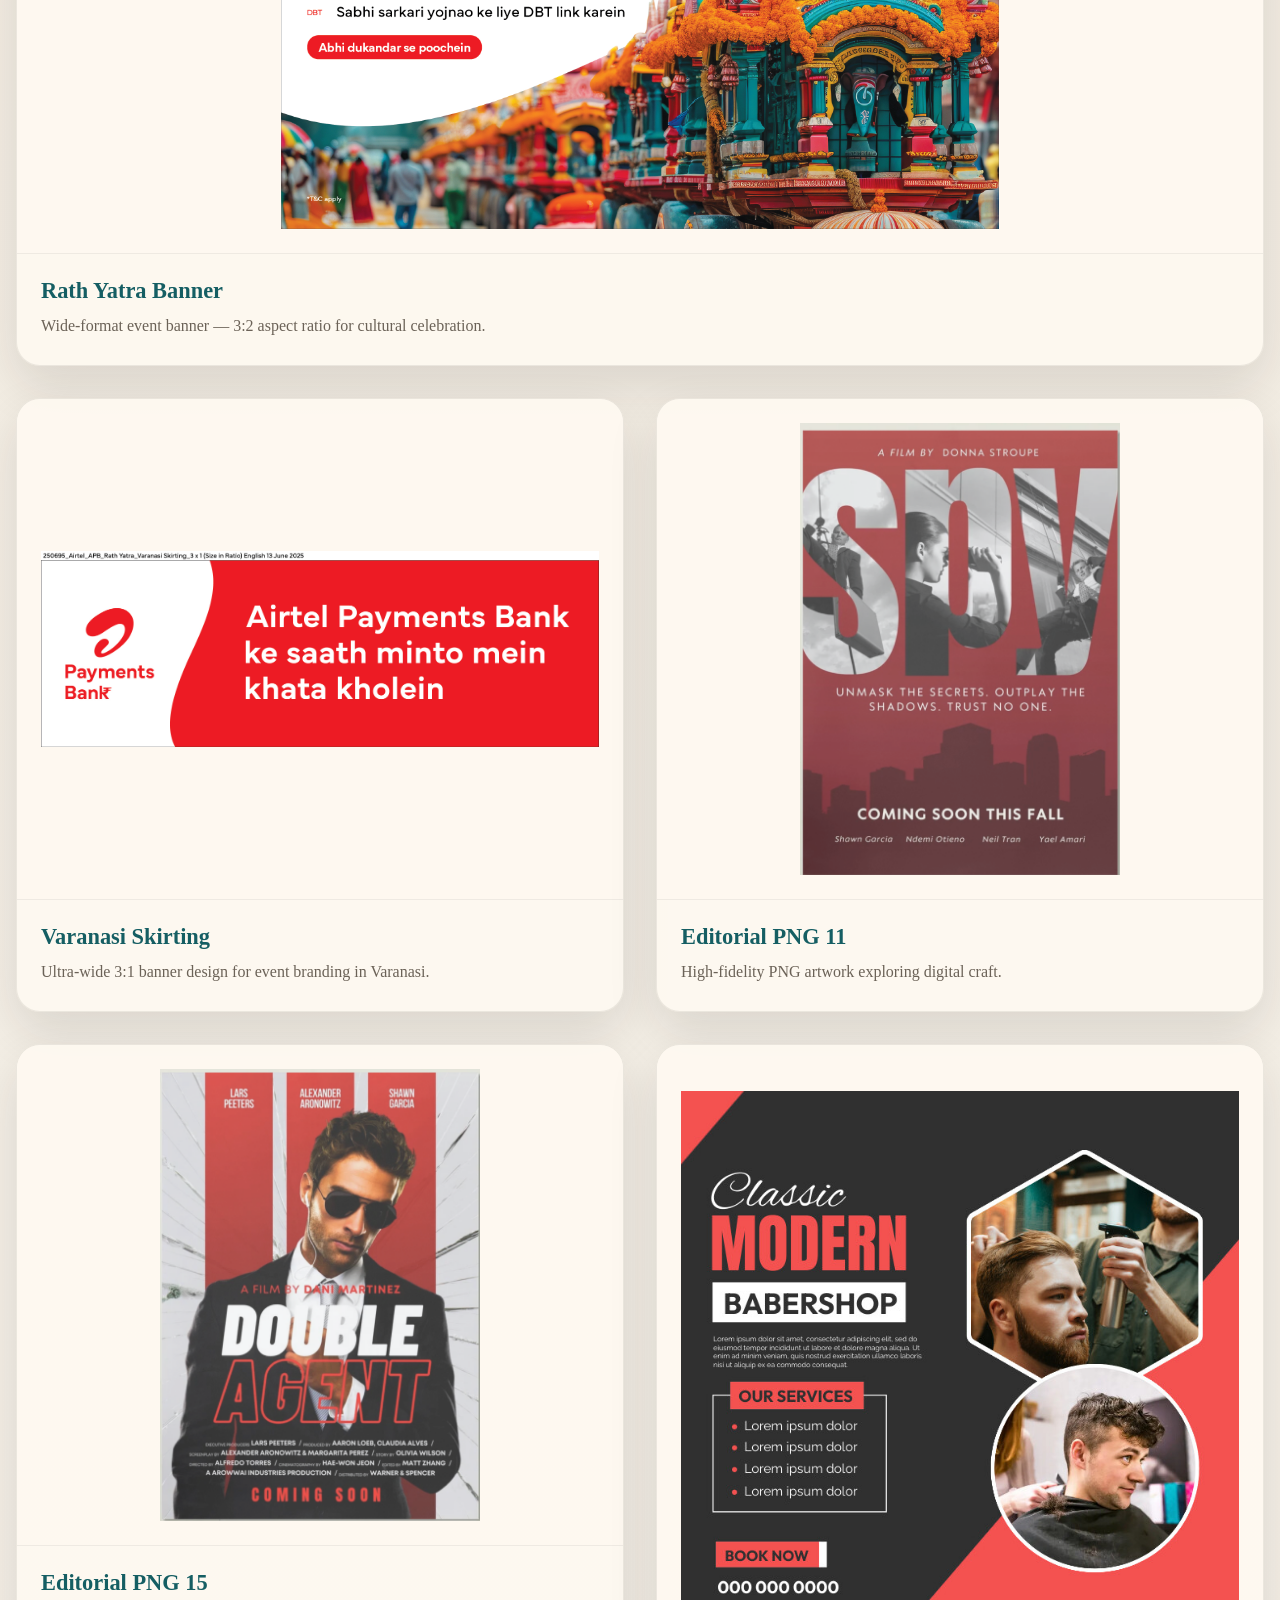
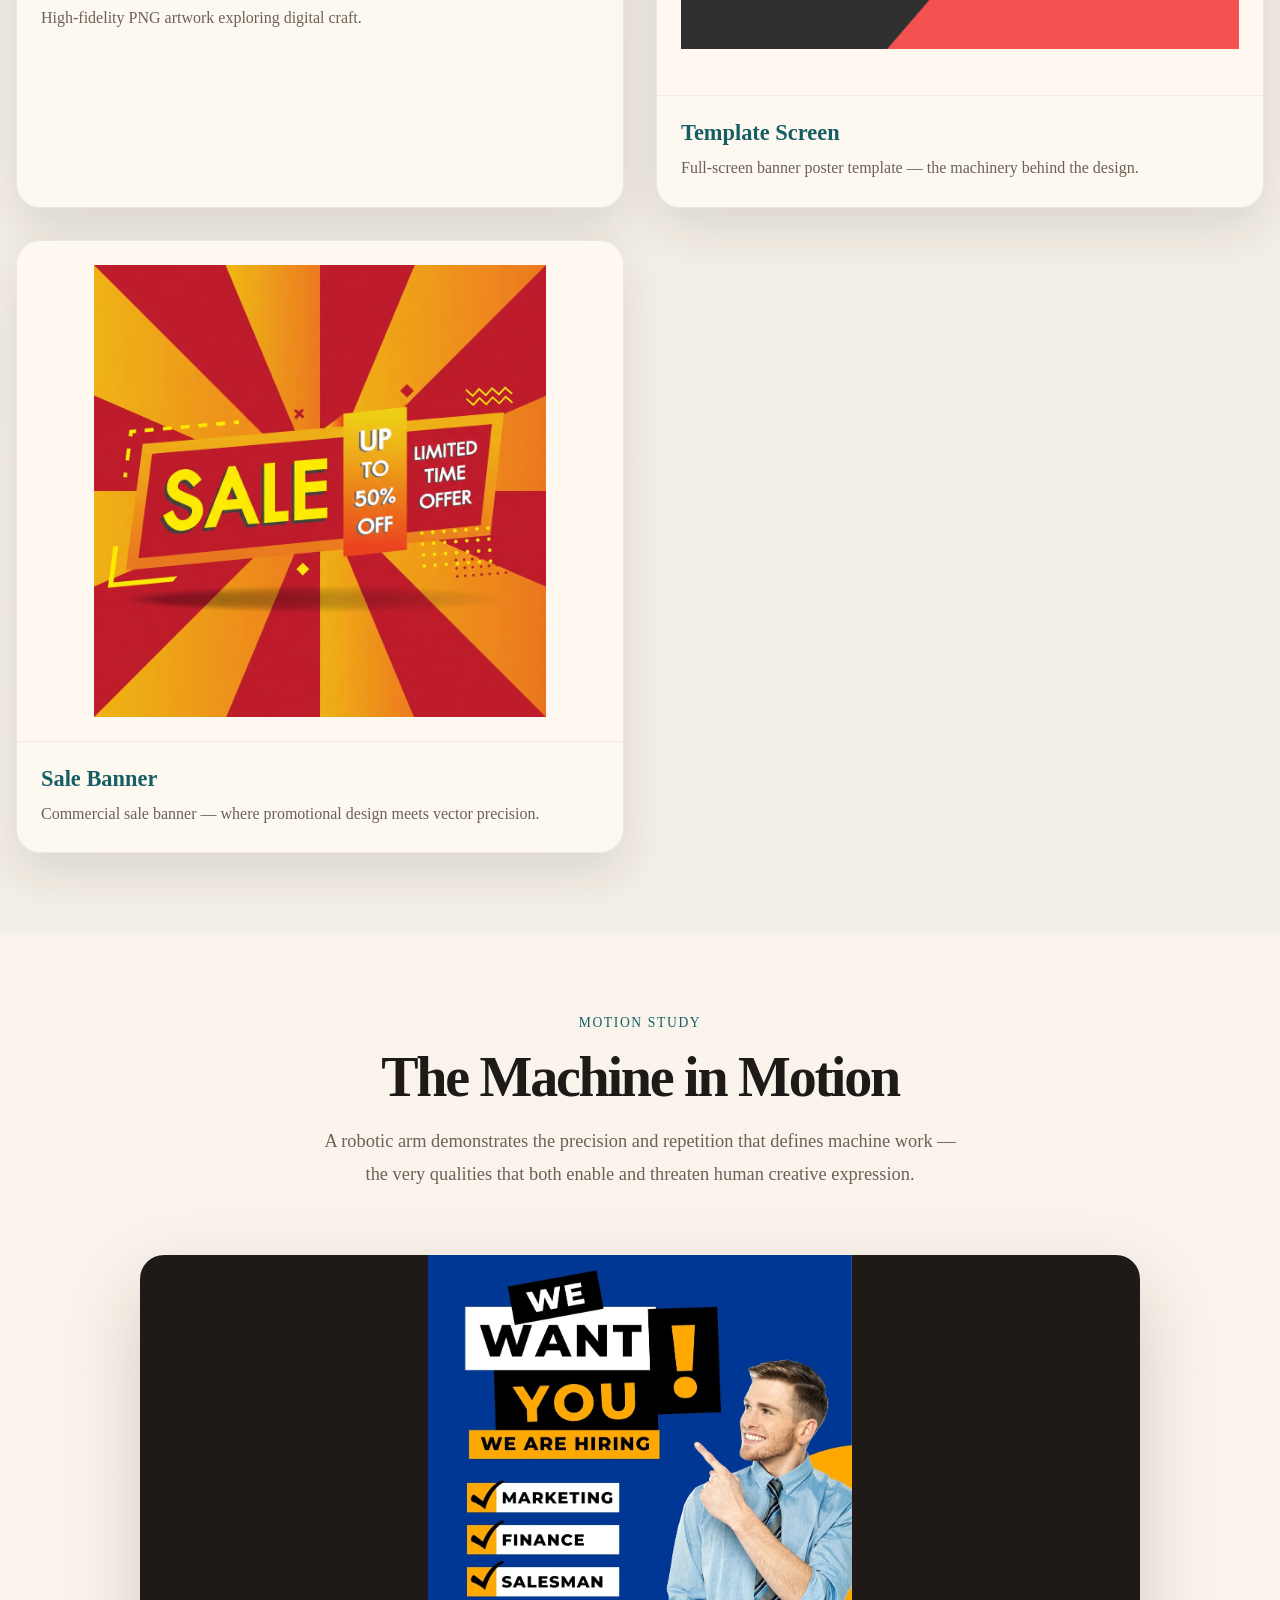
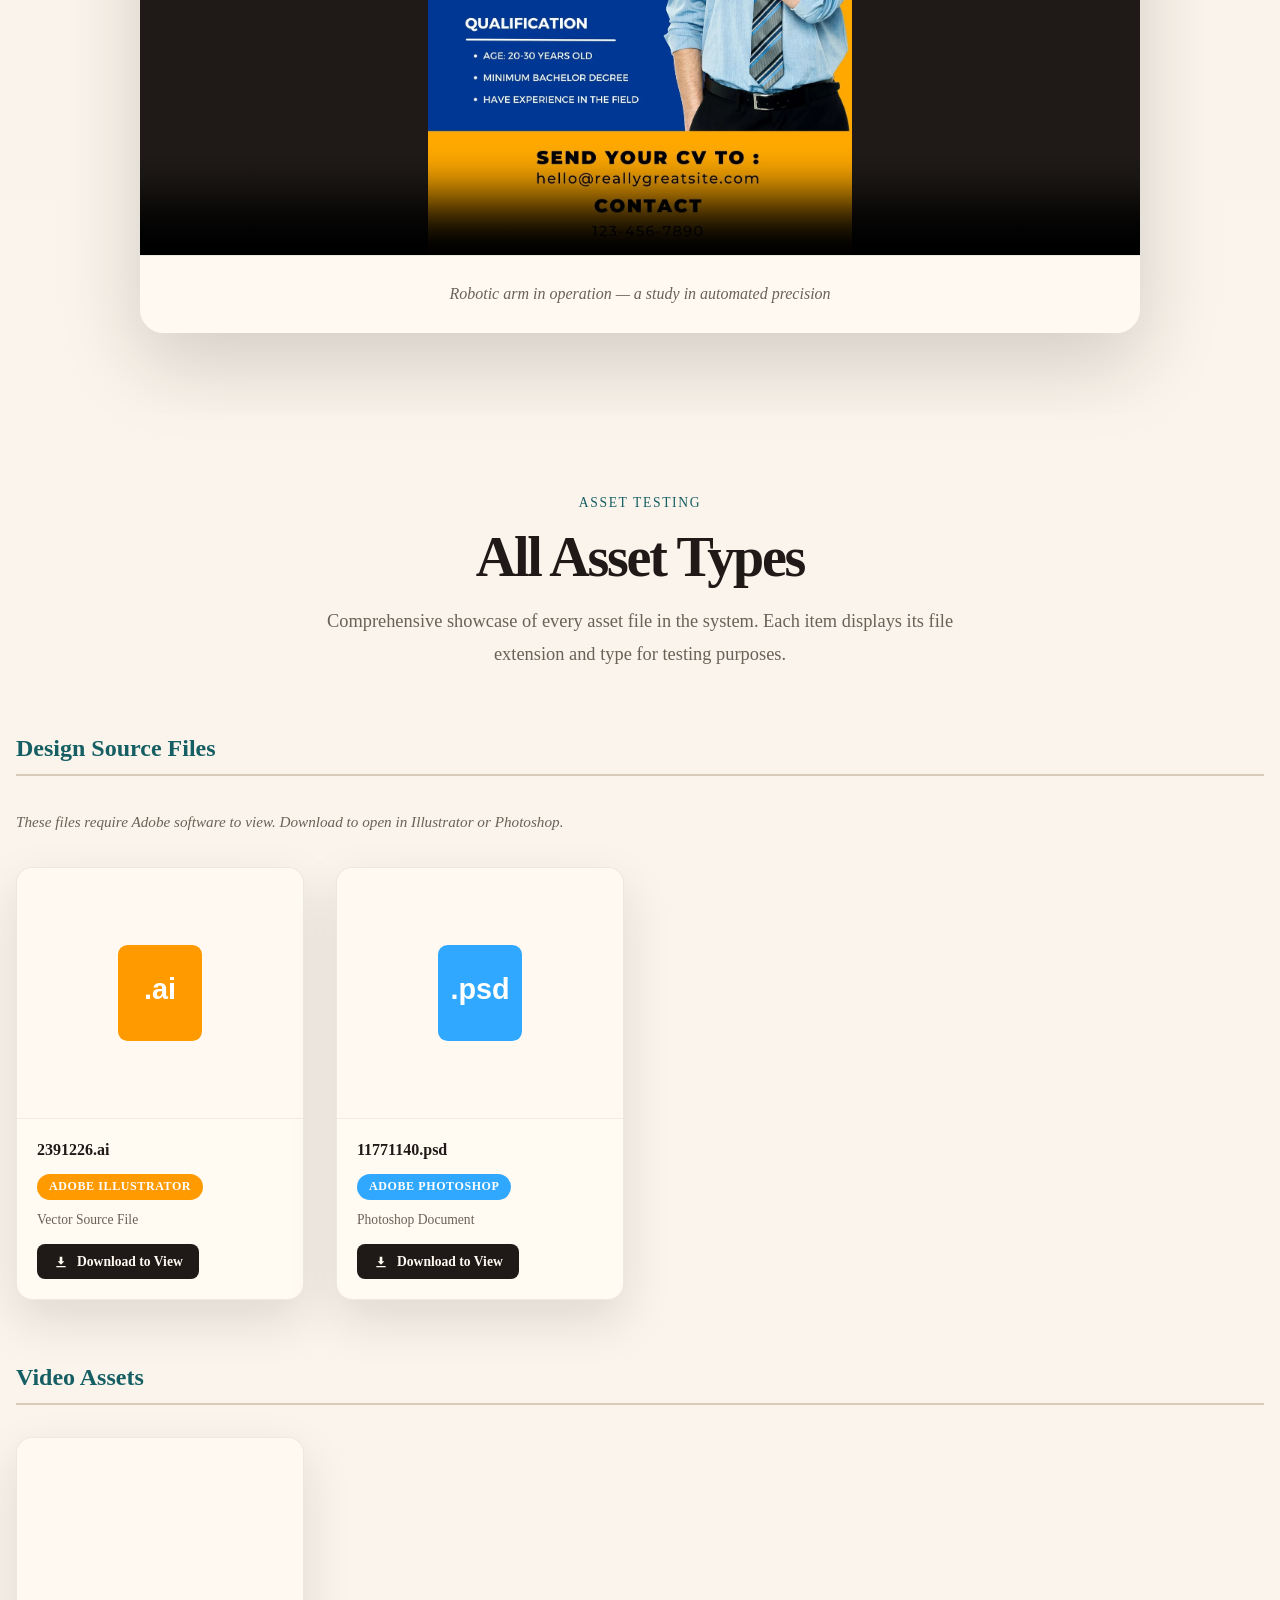
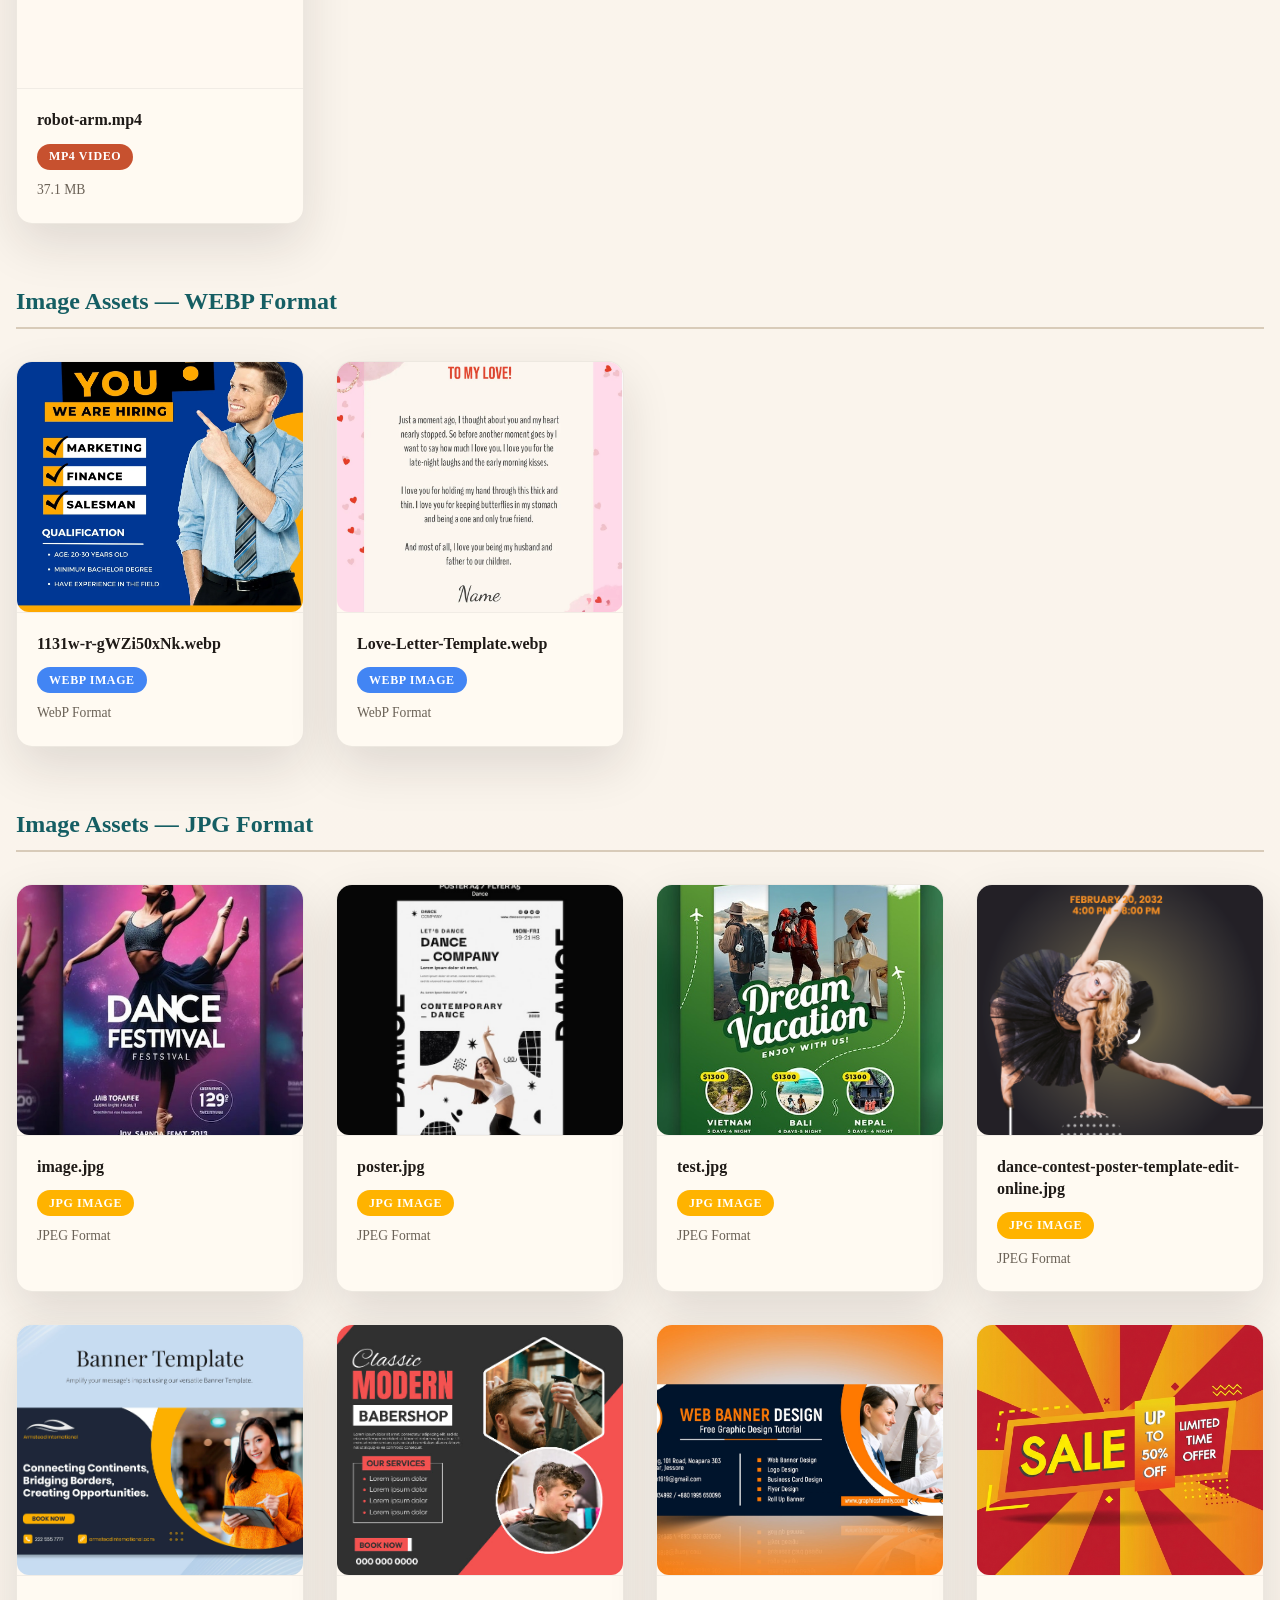
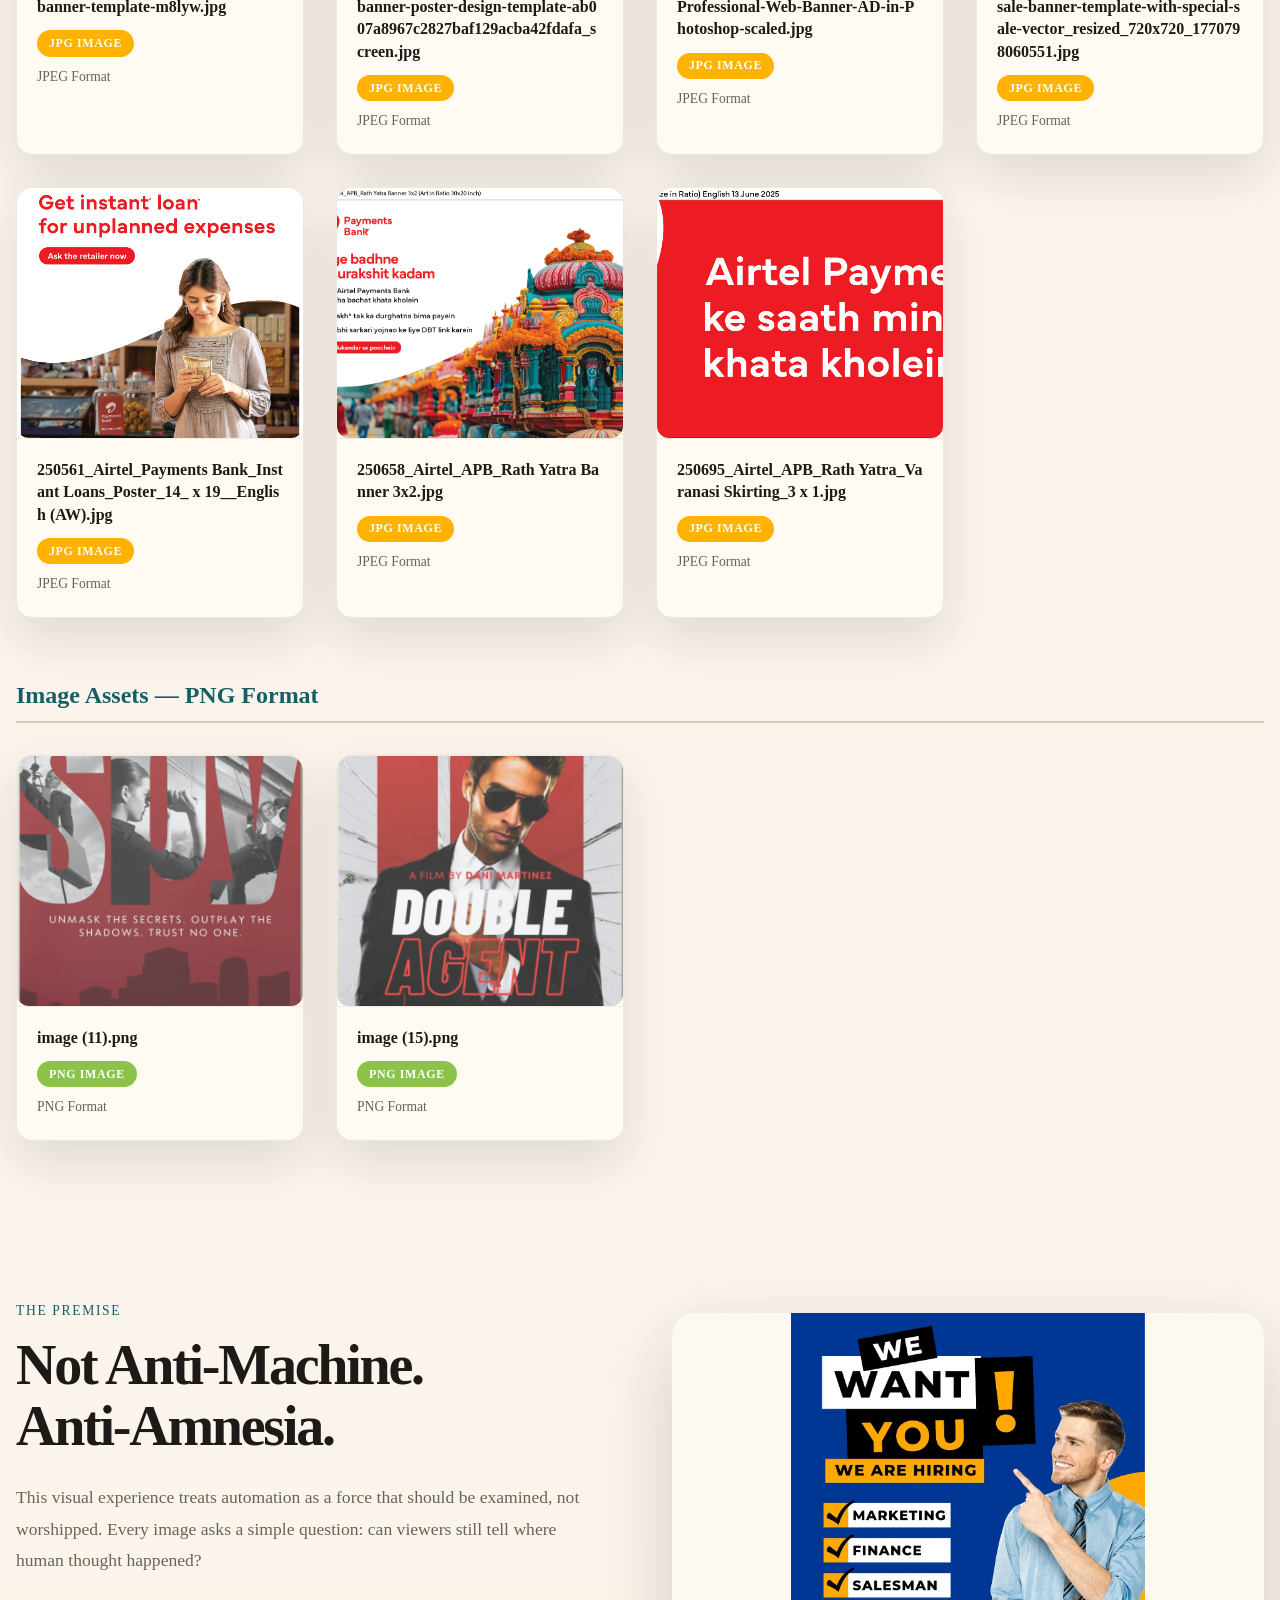
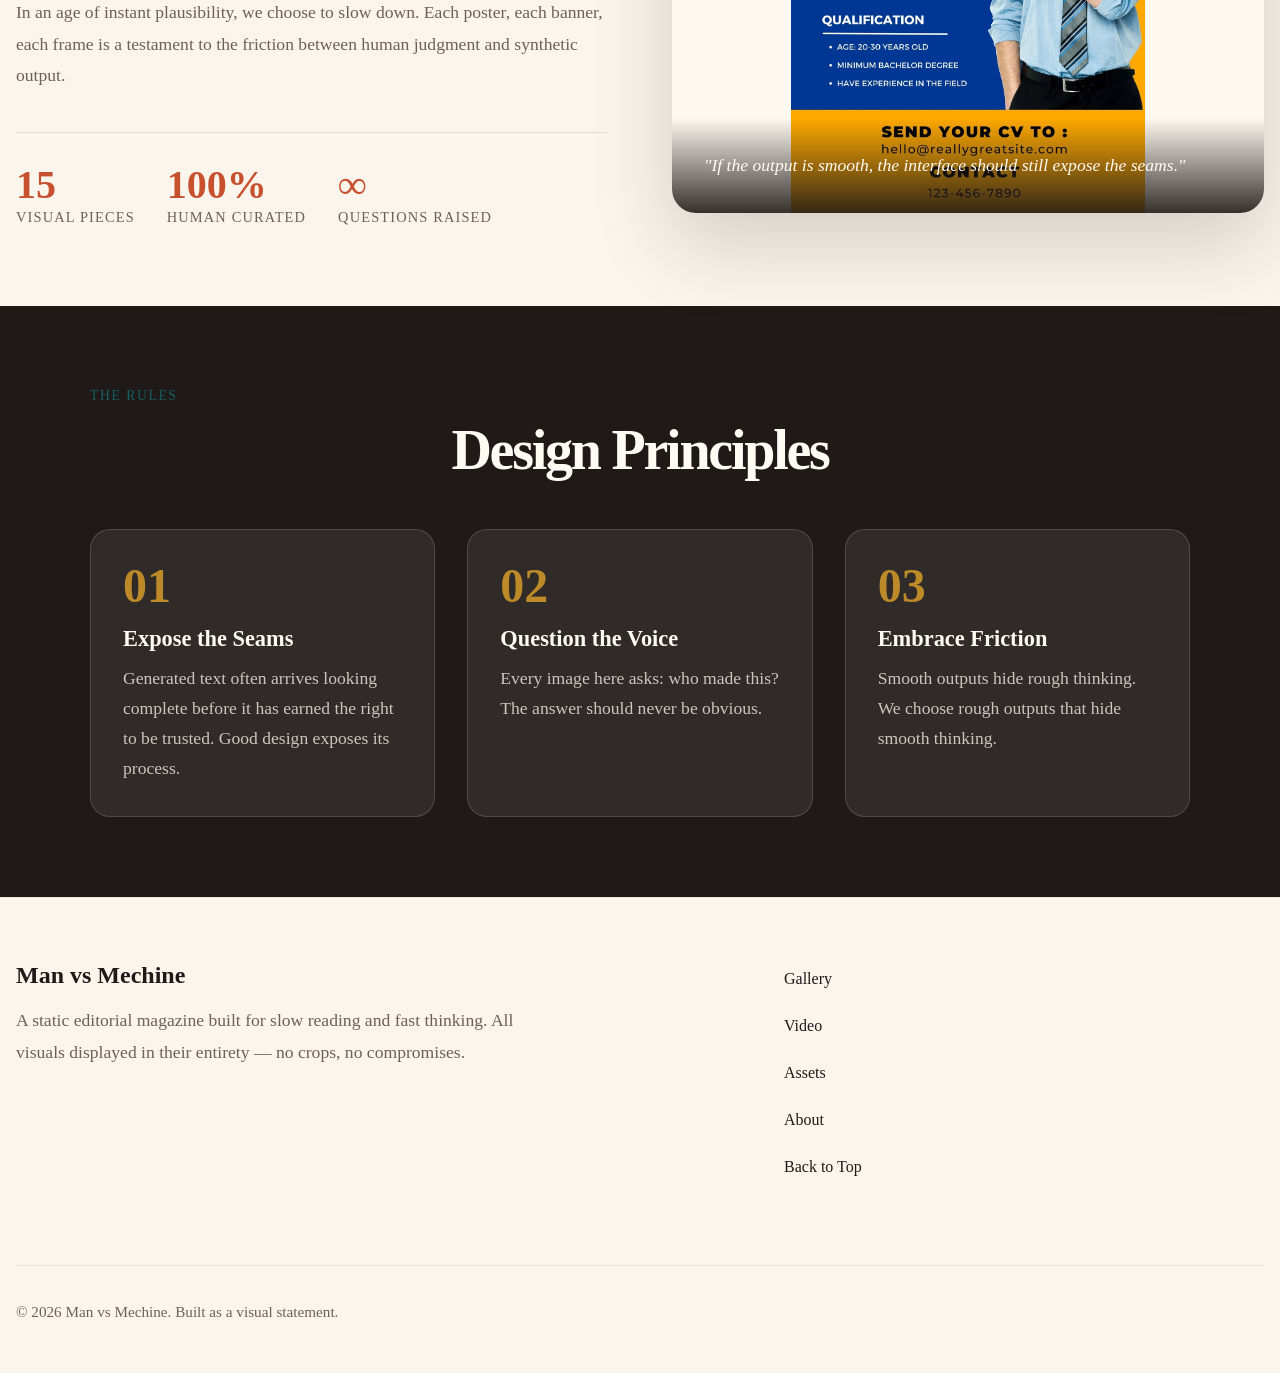
==== commit 60e9ae15: "Add video showcase and asset testing sections with hover video previews" ====
--- a/index.html
+++ b/index.html
@@ -353,19 +353,24 @@
             <!-- Design Source Files -->
             <div class="asset-category">
               <h3 class="category-title">Design Source Files</h3>
+              <p class="category-note">These files require Adobe software to view. Download to open in Illustrator or Photoshop.</p>
               <div class="asset-grid">
                 <!-- AI File -->
                 <article class="asset-card">
                   <div class="asset-preview asset-icon">
                     <svg viewBox="0 0 100 100" xmlns="http://www.w3.org/2000/svg">
                       <rect x="15" y="10" width="70" height="80" rx="8" fill="#FF9A00" />
-                      <text x="50" y="60" text-anchor="middle" fill="#fff" font-size="24" font-weight="bold" font-family="Arial">.ai</text>
+                      <text x="50" y="55" text-anchor="middle" fill="#fff" font-size="24" font-weight="bold" font-family="Arial">.ai</text>
                     </svg>
                   </div>
                   <div class="asset-info">
                     <h4>2391226.ai</h4>
                     <span class="file-extension badge-ai">Adobe Illustrator</span>
                     <p class="file-size">Vector Source File</p>
+                    <a href="assets/2391226.ai" download class="download-btn">
+                      <svg viewBox="0 0 24 24" width="16" height="16" fill="currentColor"><path d="M12 16l-5-5h3V4h4v7h3l-5 5zm-7 2h14v2H5v-2z"/></svg>
+                      Download to View
+                    </a>
                   </div>
                 </article>
 
@@ -374,13 +379,17 @@
                   <div class="asset-preview asset-icon">
                     <svg viewBox="0 0 100 100" xmlns="http://www.w3.org/2000/svg">
                       <rect x="15" y="10" width="70" height="80" rx="8" fill="#31A8FF" />
-                      <text x="50" y="60" text-anchor="middle" fill="#fff" font-size="24" font-weight="bold" font-family="Arial">.psd</text>
+                      <text x="50" y="55" text-anchor="middle" fill="#fff" font-size="24" font-weight="bold" font-family="Arial">.psd</text>
                     </svg>
                   </div>
                   <div class="asset-info">
                     <h4>11771140.psd</h4>
                     <span class="file-extension badge-psd">Adobe Photoshop</span>
                     <p class="file-size">Photoshop Document</p>
+                    <a href="assets/11771140.psd" download class="download-btn">
+                      <svg viewBox="0 0 24 24" width="16" height="16" fill="currentColor"><path d="M12 16l-5-5h3V4h4v7h3l-5 5zm-7 2h14v2H5v-2z"/></svg>
+                      Download to View
+                    </a>
                   </div>
                 </article>
               </div>
@@ -589,40 +598,6 @@
                     <h4>image (15).png</h4>
                     <span class="file-extension badge-png">PNG Image</span>
                     <p class="file-size">PNG Format</p>
-                  </div>
-                </article>
-              </div>
-            </div>
-
-            <!-- System Files -->
-            <div class="asset-category">
-              <h3 class="category-title">System Files</h3>
-              <div class="asset-grid">
-                <article class="asset-card">
-                  <div class="asset-preview asset-icon">
-                    <svg viewBox="0 0 100 100" xmlns="http://www.w3.org/2000/svg">
-                      <rect x="15" y="10" width="70" height="80" rx="8" fill="#264DE4" />
-                      <text x="50" y="55" text-anchor="middle" fill="#fff" font-size="18" font-weight="bold" font-family="Arial">CSS</text>
-                    </svg>
-                  </div>
-                  <div class="asset-info">
-                    <h4>styles.css</h4>
-                    <span class="file-extension badge-css">CSS Stylesheet</span>
-                    <p class="file-size">Stylesheet File</p>
-                  </div>
-                </article>
-
-                <article class="asset-card">
-                  <div class="asset-preview asset-icon">
-                    <svg viewBox="0 0 100 100" xmlns="http://www.w3.org/2000/svg">
-                      <rect x="15" y="10" width="70" height="80" rx="8" fill="#F7DF1E" />
-                      <text x="50" y="55" text-anchor="middle" fill="#000" font-size="18" font-weight="bold" font-family="Arial">JS</text>
-                    </svg>
-                  </div>
-                  <div class="asset-info">
-                    <h4>site.js</h4>
-                    <span class="file-extension badge-js">JavaScript</span>
-                    <p class="file-size">Script File</p>
                   </div>
                 </article>
               </div>
--- a/assets/styles.css
+++ b/assets/styles.css
@@ -379,6 +379,13 @@
   border-bottom: 2px solid var(--line);
 }
 
+.category-note {
+  font-size: 0.95rem;
+  color: var(--muted);
+  margin-bottom: 2rem;
+  font-style: italic;
+}
+
 .asset-grid {
   display: grid;
   grid-template-columns: repeat(auto-fill, minmax(280px, 1fr));
@@ -530,6 +537,30 @@
   color: var(--muted);
 }
 
+.download-btn {
+  display: inline-flex;
+  align-items: center;
+  gap: 0.5rem;
+  margin-top: 0.75rem;
+  padding: 0.6rem 1rem;
+  background: var(--ink);
+  color: var(--paper);
+  border-radius: 8px;
+  font-size: 0.85rem;
+  font-weight: 600;
+  text-decoration: none;
+  transition: background 0.2s ease, transform 0.2s ease;
+}
+
+.download-btn:hover {
+  background: var(--accent);
+  transform: translateY(-2px);
+}
+
+.download-btn svg {
+  flex-shrink: 0;
+}
+
 /* About Section */
 .about-section {
   background: rgba(255, 250, 242, 0.5);
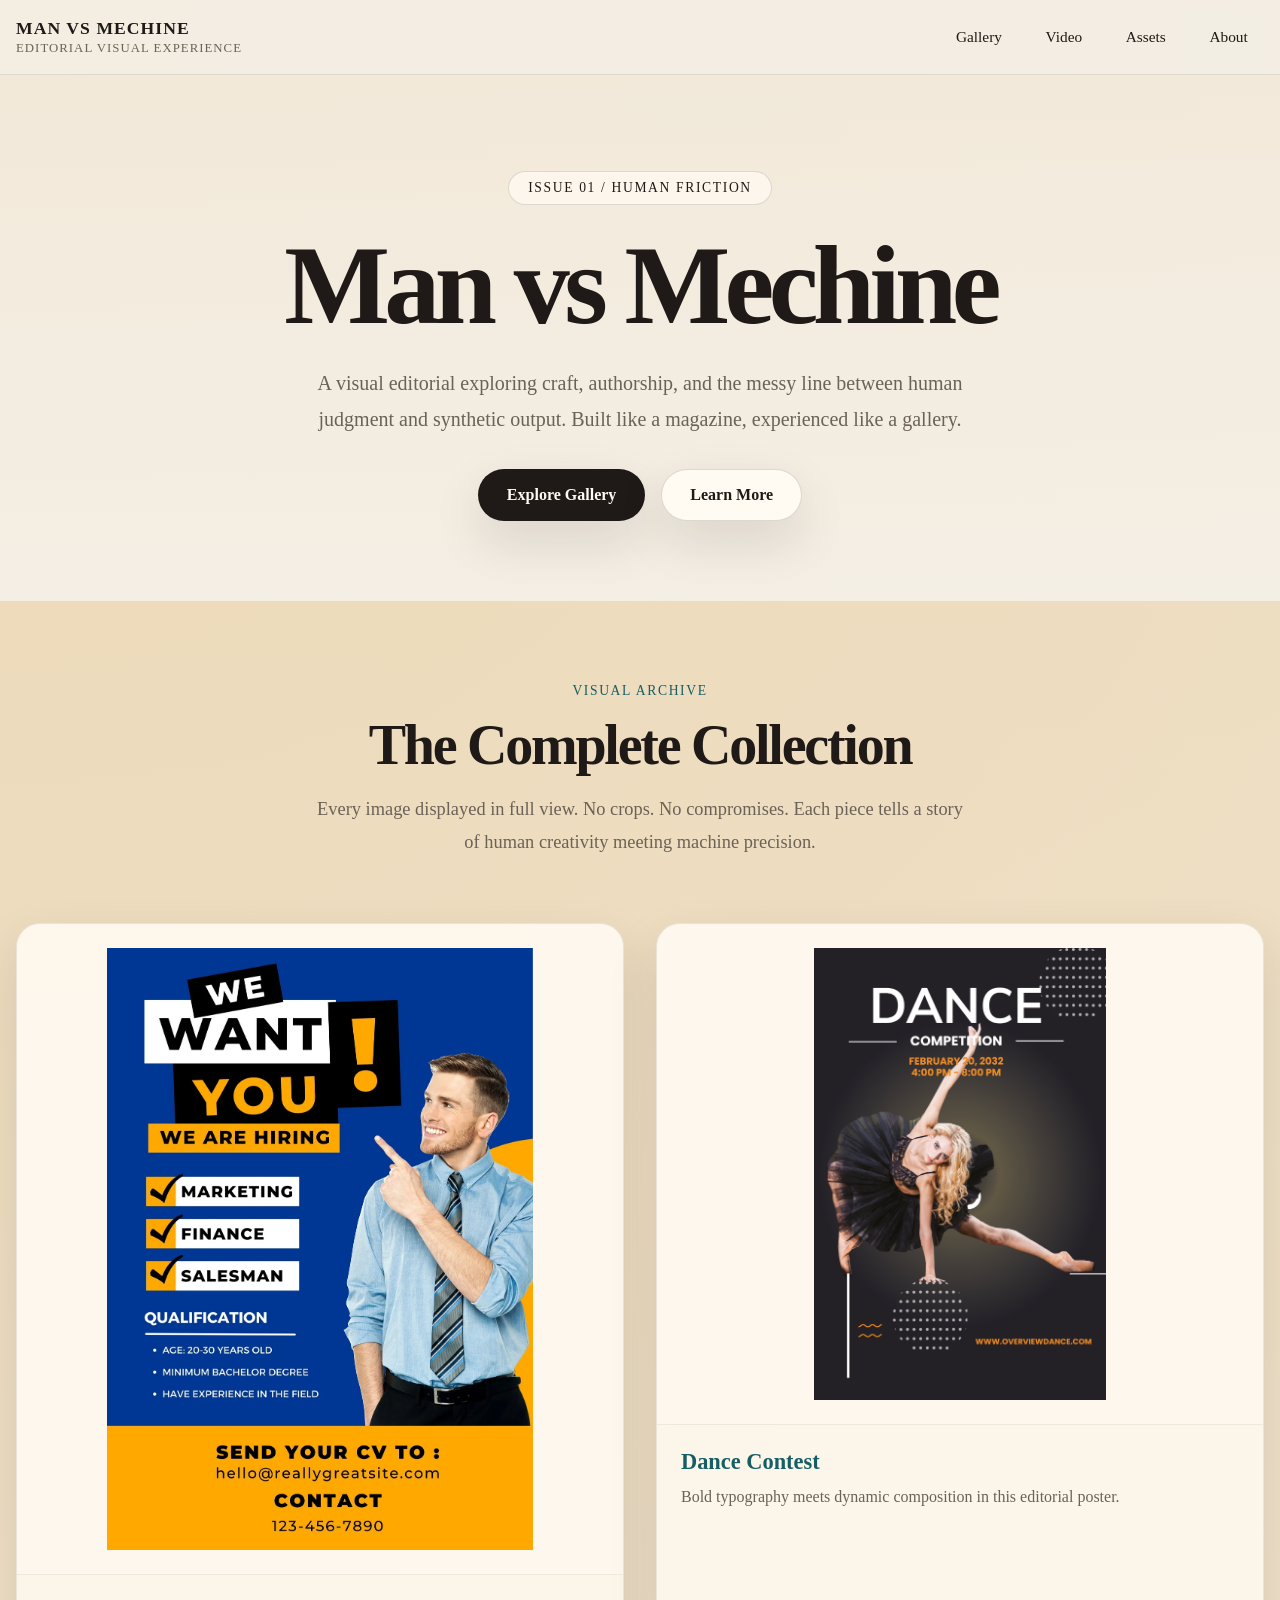
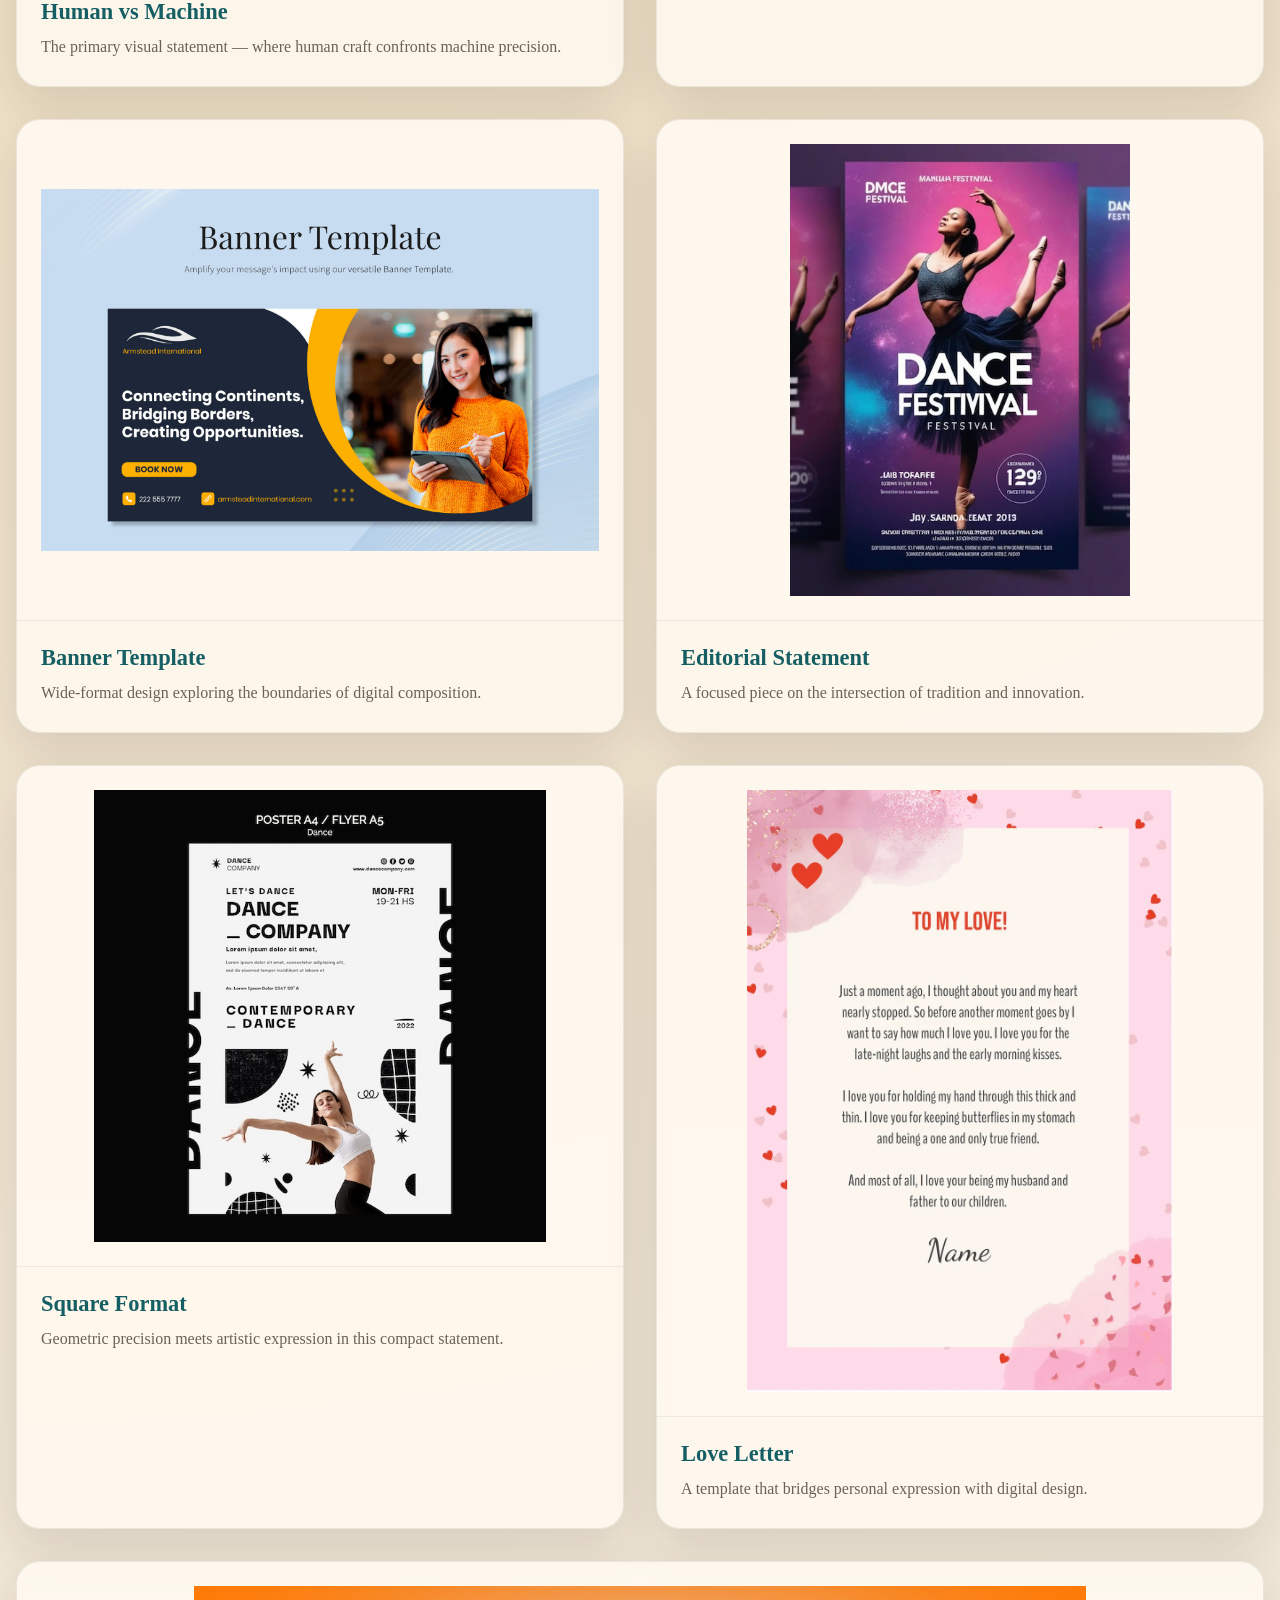
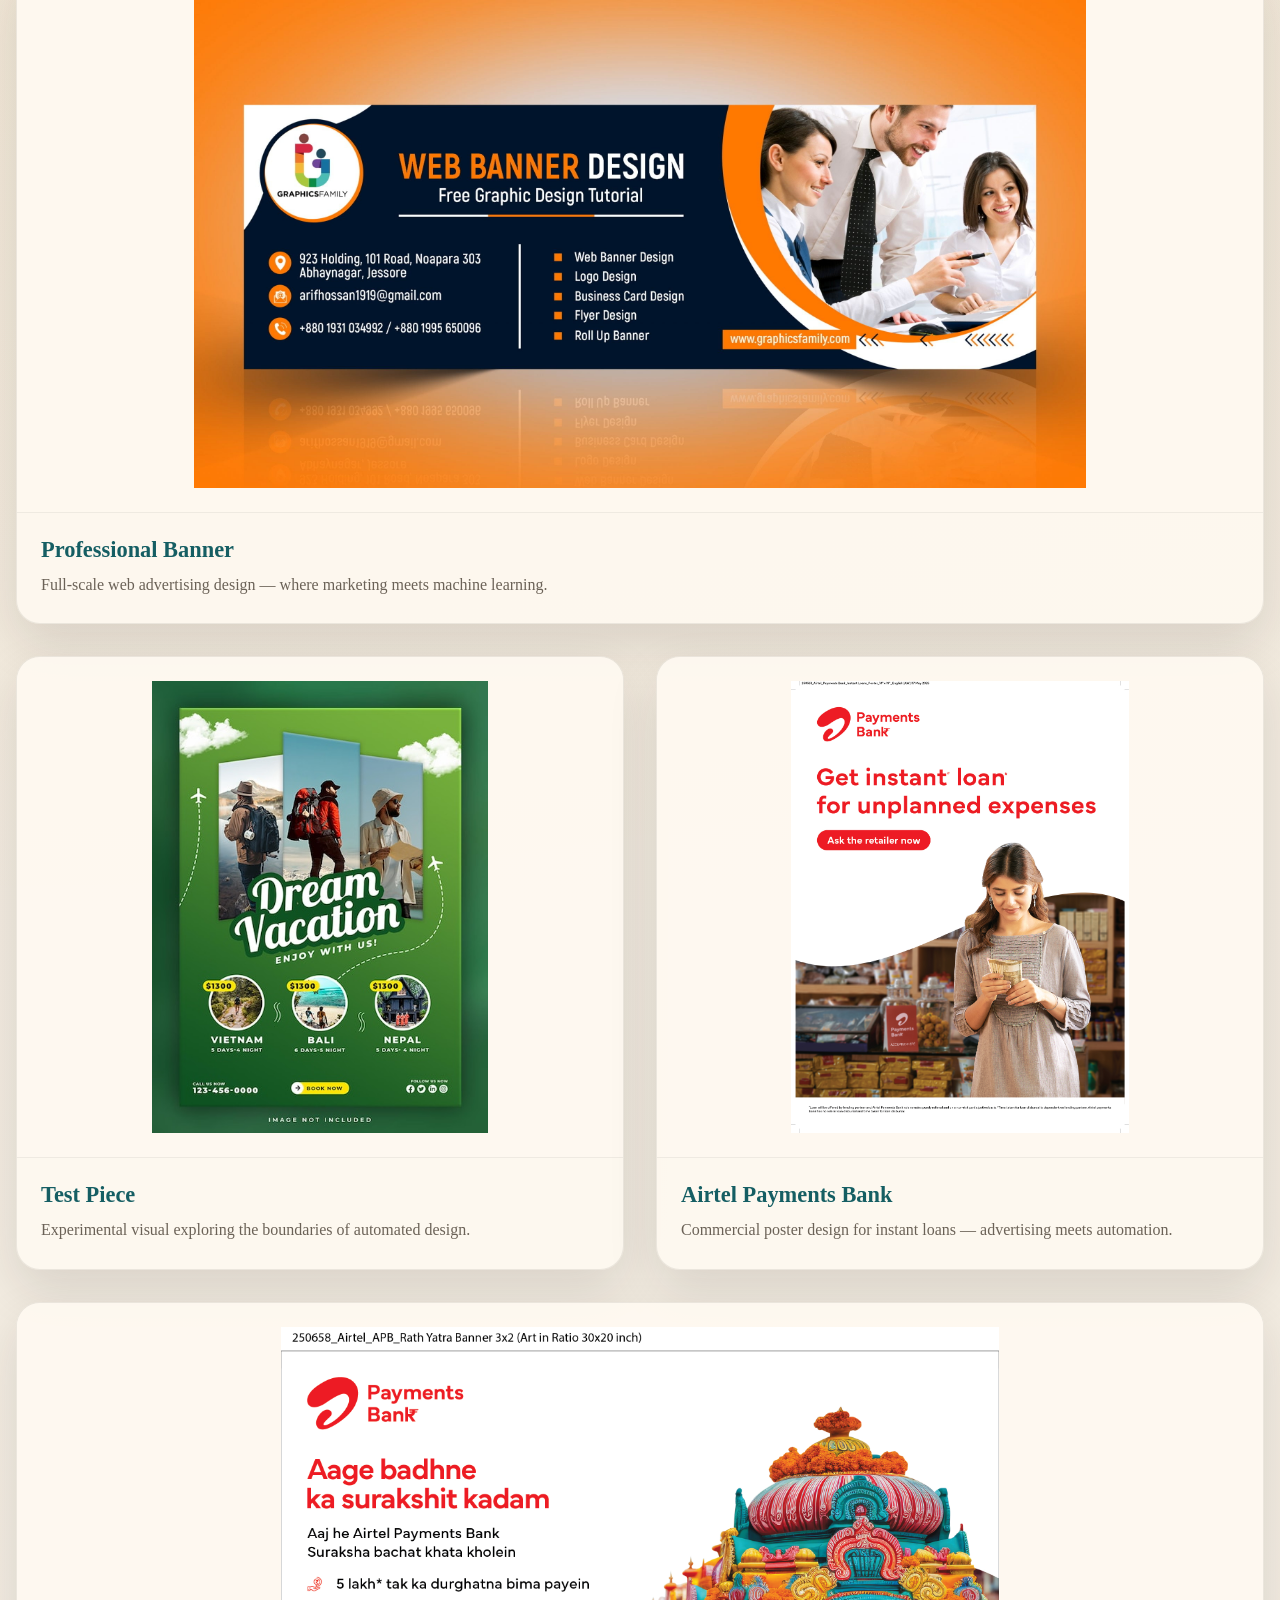
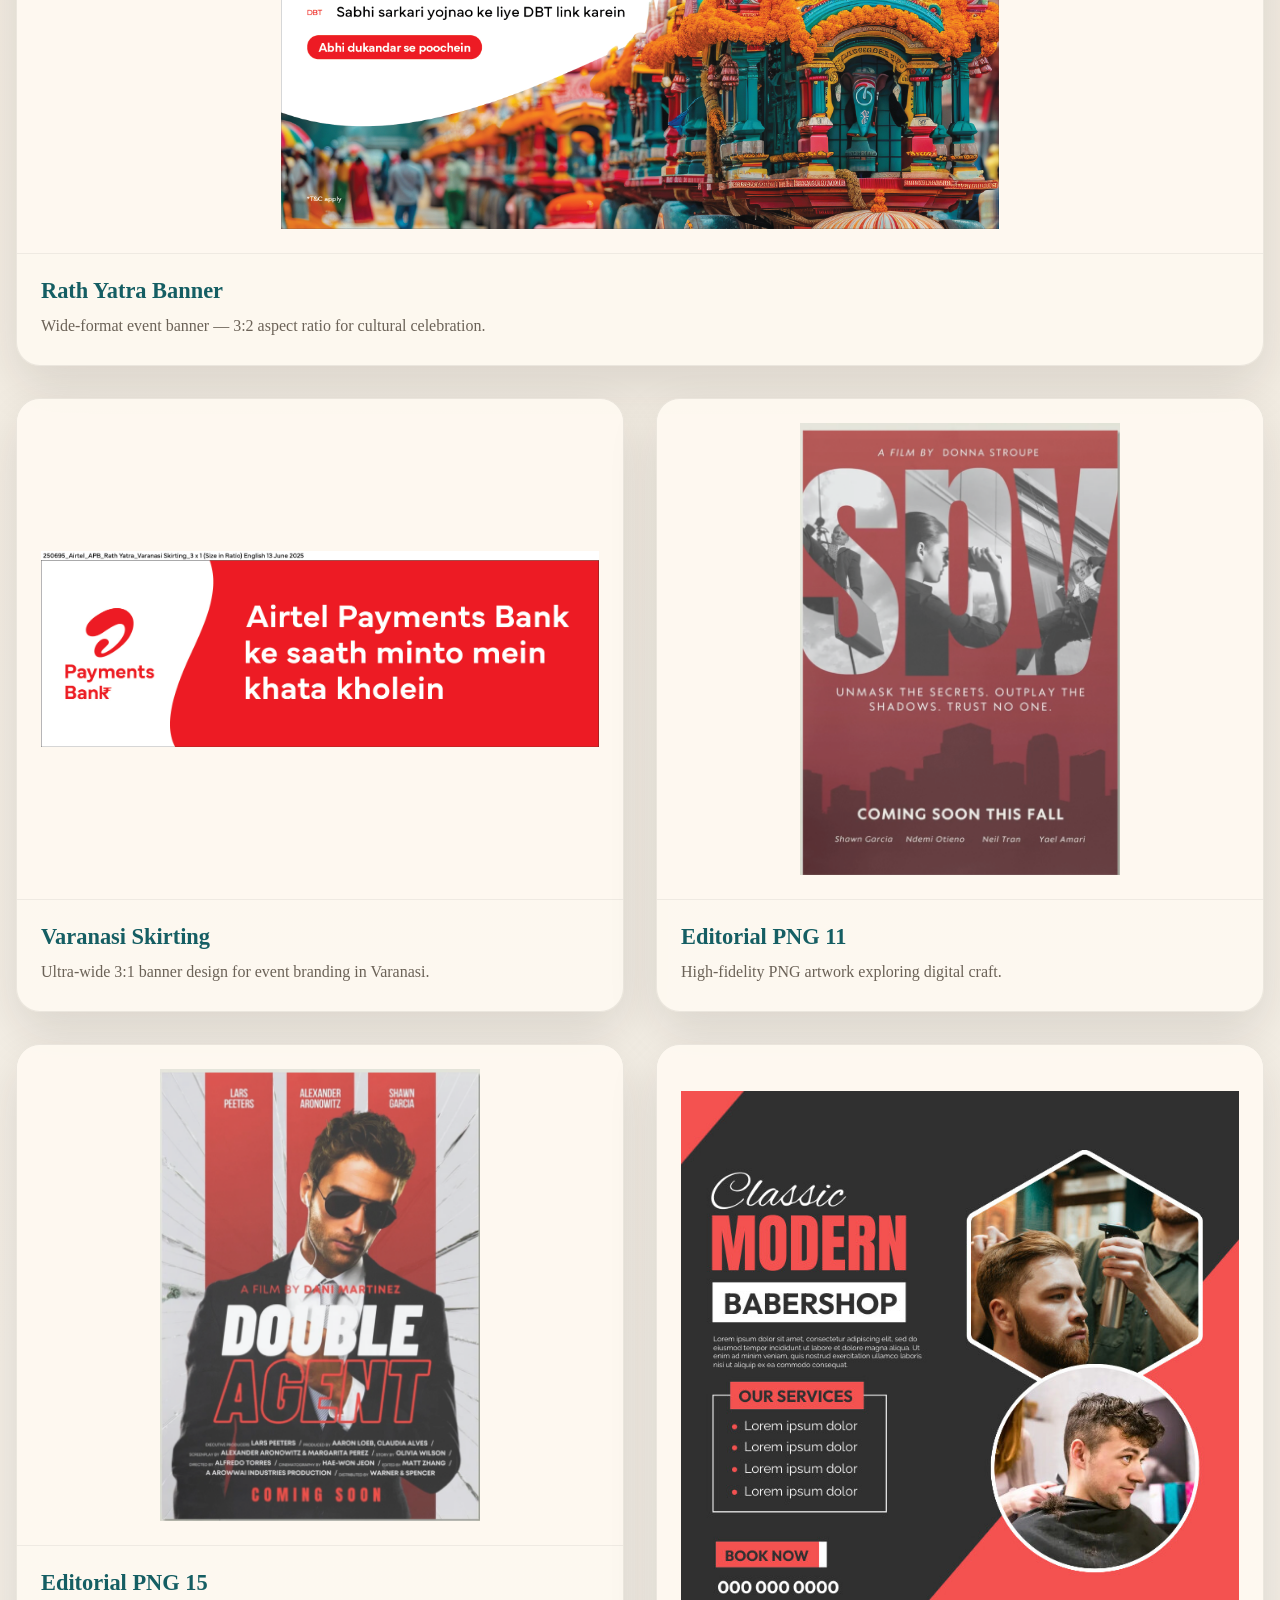
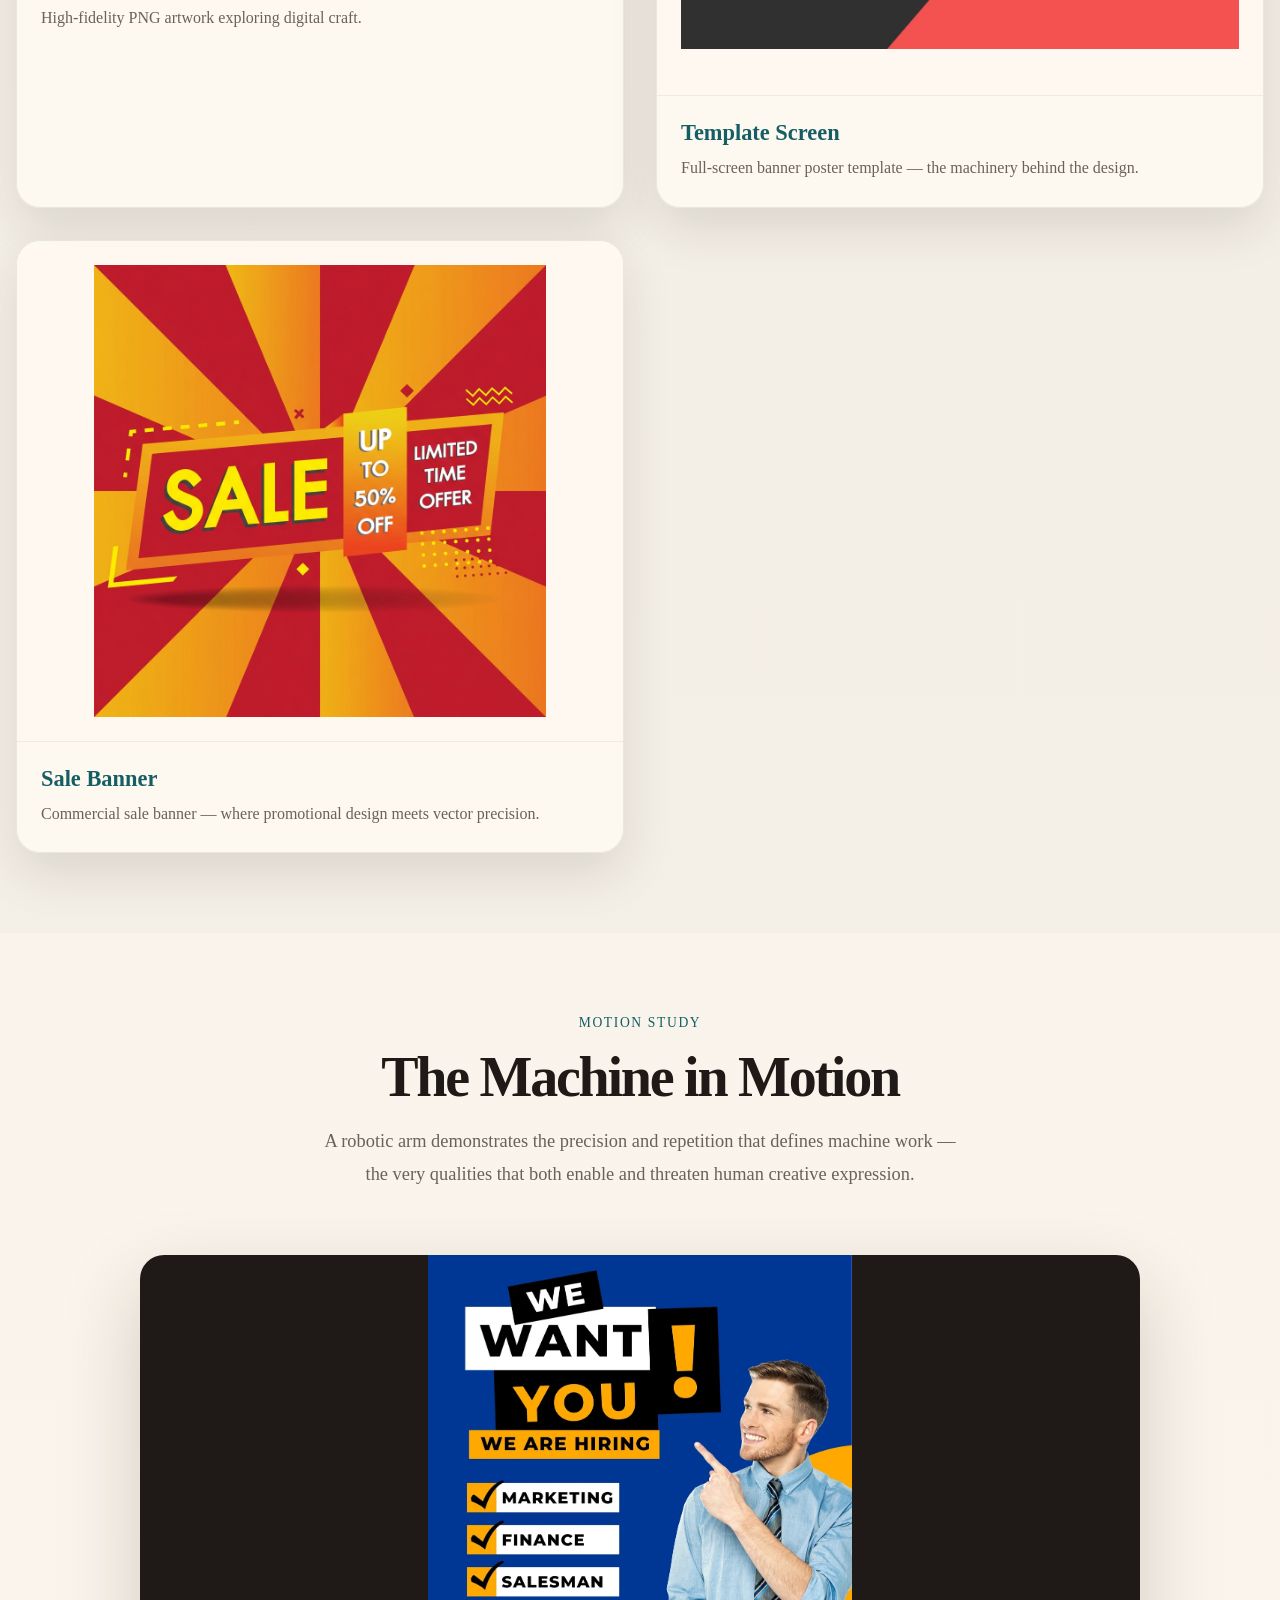
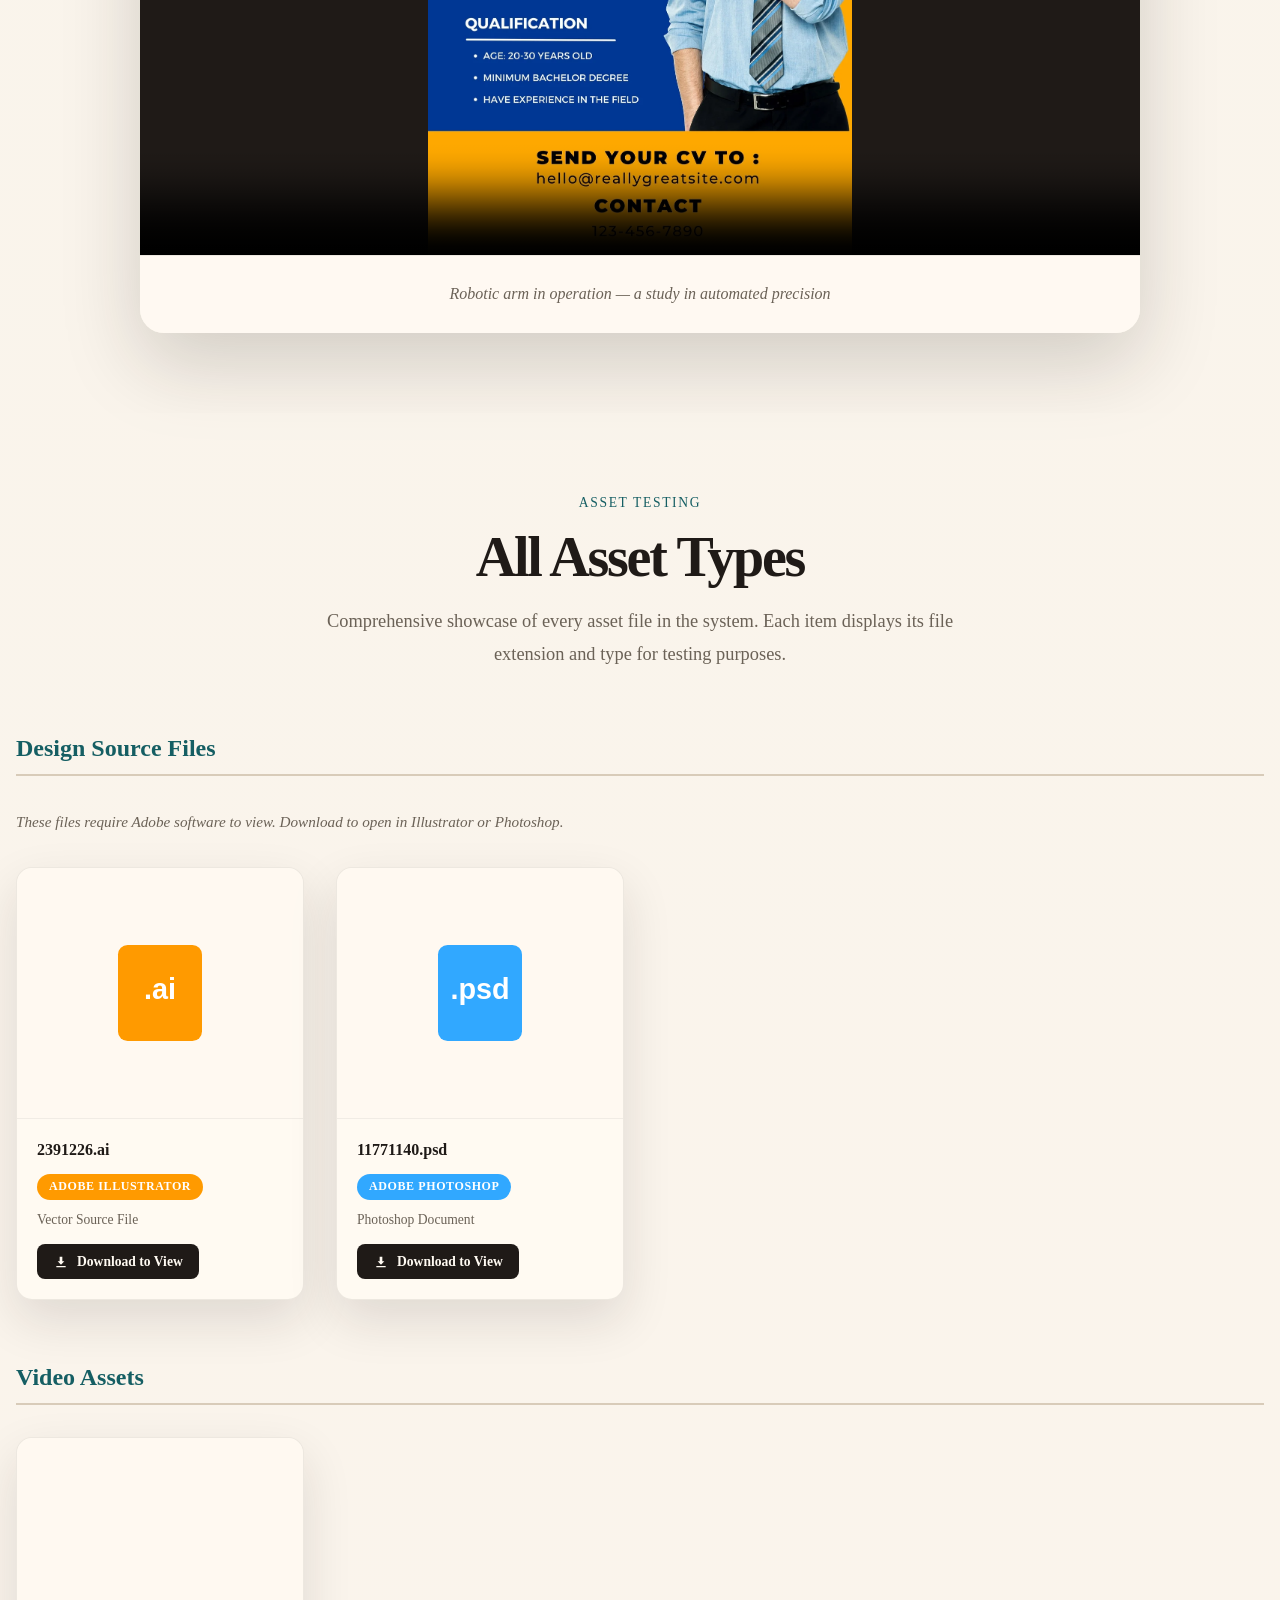
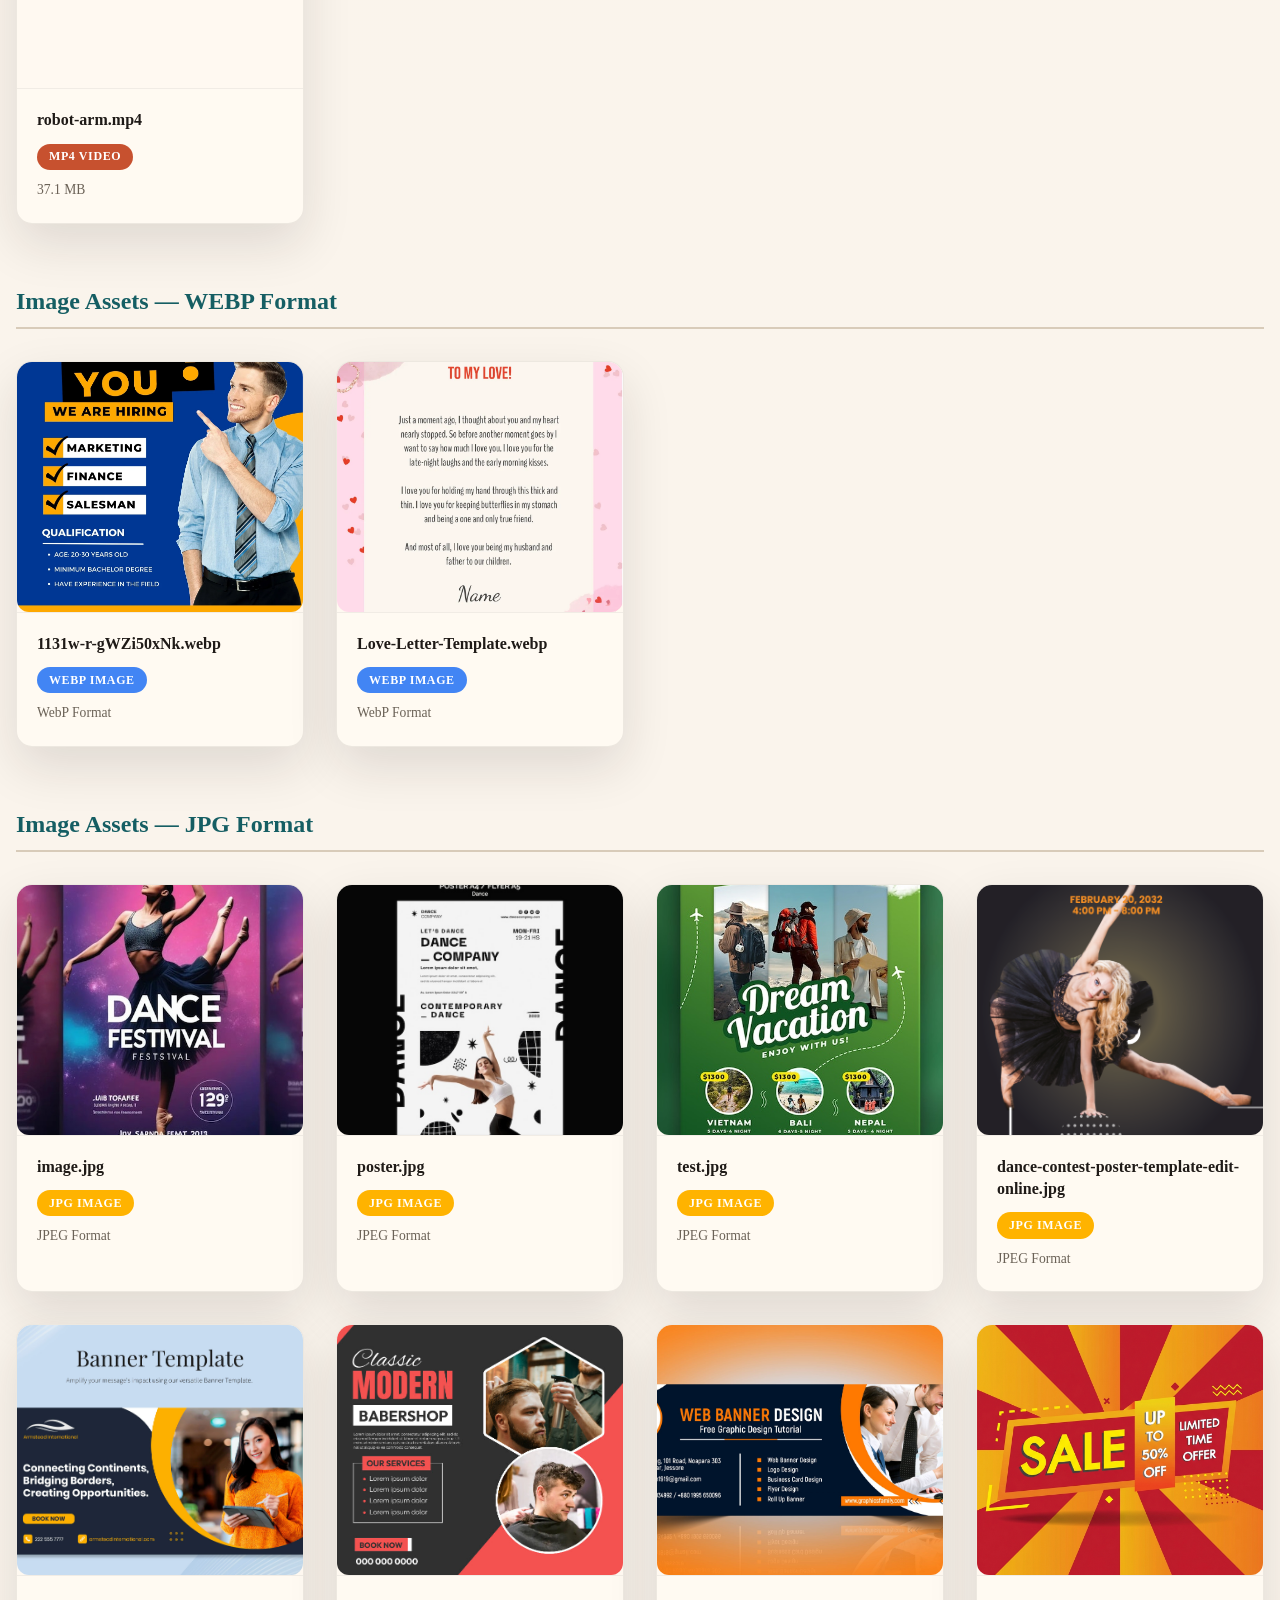
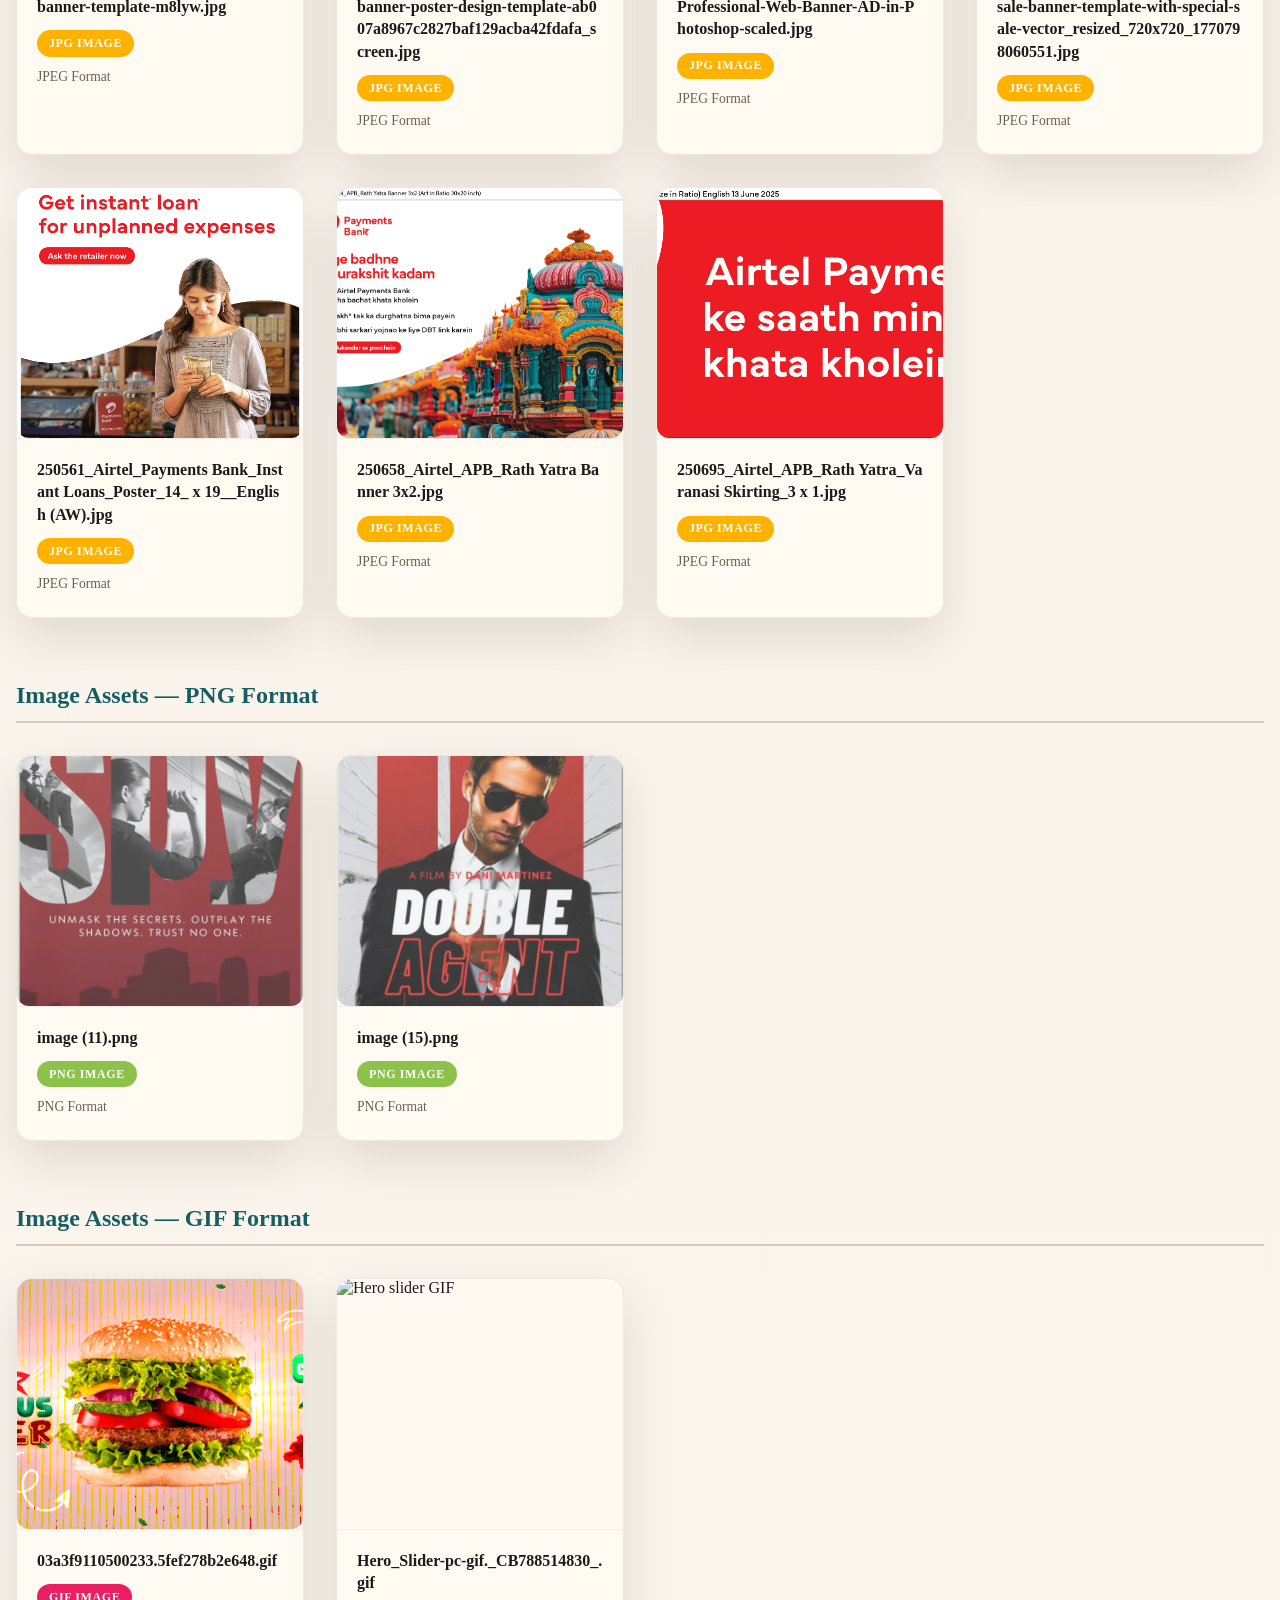
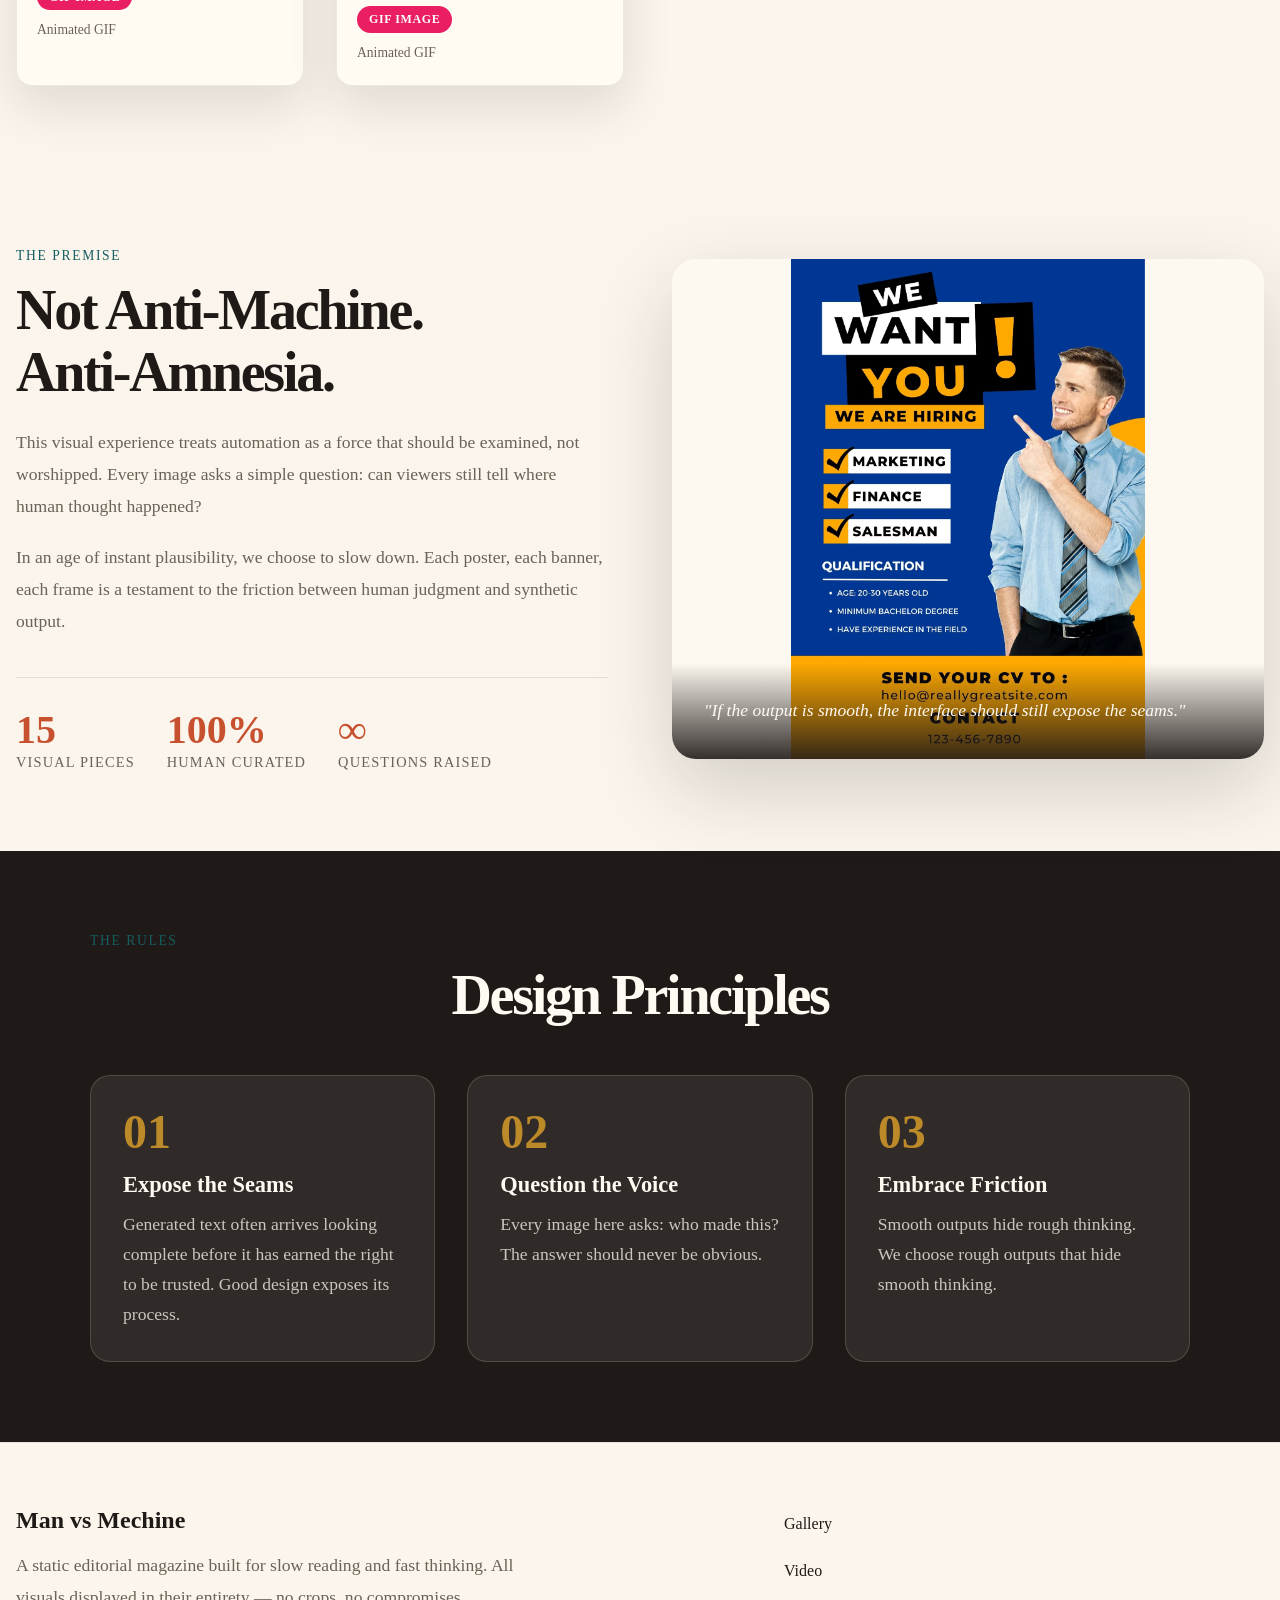
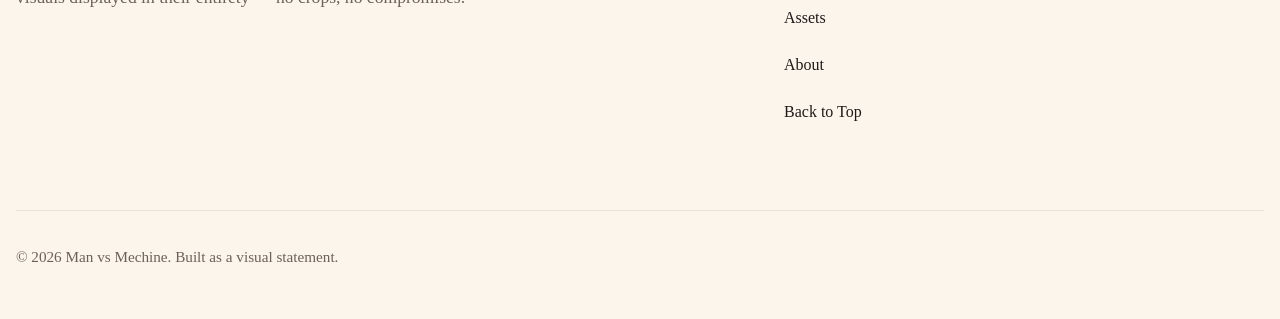
==== commit 328eb6f4: "Add video showcase and asset testing sections with hover video previews" ====
--- a/index.html
+++ b/index.html
@@ -386,7 +386,7 @@
                     <h4>11771140.psd</h4>
                     <span class="file-extension badge-psd">Adobe Photoshop</span>
                     <p class="file-size">Photoshop Document</p>
-                    <a href="assets/11771140.psd" download class="download-btn">
+                    <a href="https://vitra-document-sounak.s3.ap-south-1.amazonaws.com/test/11771140.psd" download class="download-btn">
                       <svg viewBox="0 0 24 24" width="16" height="16" fill="currentColor"><path d="M12 16l-5-5h3V4h4v7h3l-5 5zm-7 2h14v2H5v-2z"/></svg>
                       Download to View
                     </a>
@@ -598,6 +598,34 @@
                     <h4>image (15).png</h4>
                     <span class="file-extension badge-png">PNG Image</span>
                     <p class="file-size">PNG Format</p>
+                  </div>
+                </article>
+              </div>
+            </div>
+
+            <!-- Image Assets - GIF -->
+            <div class="asset-category">
+              <h3 class="category-title">Image Assets — GIF Format</h3>
+              <div class="asset-grid">
+                <article class="asset-card">
+                  <div class="asset-preview asset-image">
+                    <img src="assets/images/03a3f9110500233.5fef278b2e648.gif" alt="Animated GIF" loading="lazy" />
+                  </div>
+                  <div class="asset-info">
+                    <h4>03a3f9110500233.5fef278b2e648.gif</h4>
+                    <span class="file-extension badge-gif">GIF Image</span>
+                    <p class="file-size">Animated GIF</p>
+                  </div>
+                </article>
+
+                <article class="asset-card">
+                  <div class="asset-preview asset-image">
+                    <img src="assets/images/Hero_Slider-pc-gif._CB788514830_.gif" alt="Hero slider GIF" loading="lazy" />
+                  </div>
+                  <div class="asset-info">
+                    <h4>Hero_Slider-pc-gif._CB788514830_.gif</h4>
+                    <span class="file-extension badge-gif">GIF Image</span>
+                    <p class="file-size">Animated GIF</p>
                   </div>
                 </article>
               </div>
--- a/assets/styles.css
+++ b/assets/styles.css
@@ -518,6 +518,11 @@
 
 .badge-png {
   background: #8BC34A;
+  color: #fff;
+}
+
+.badge-gif {
+  background: #E91E63;
   color: #fff;
 }
 
